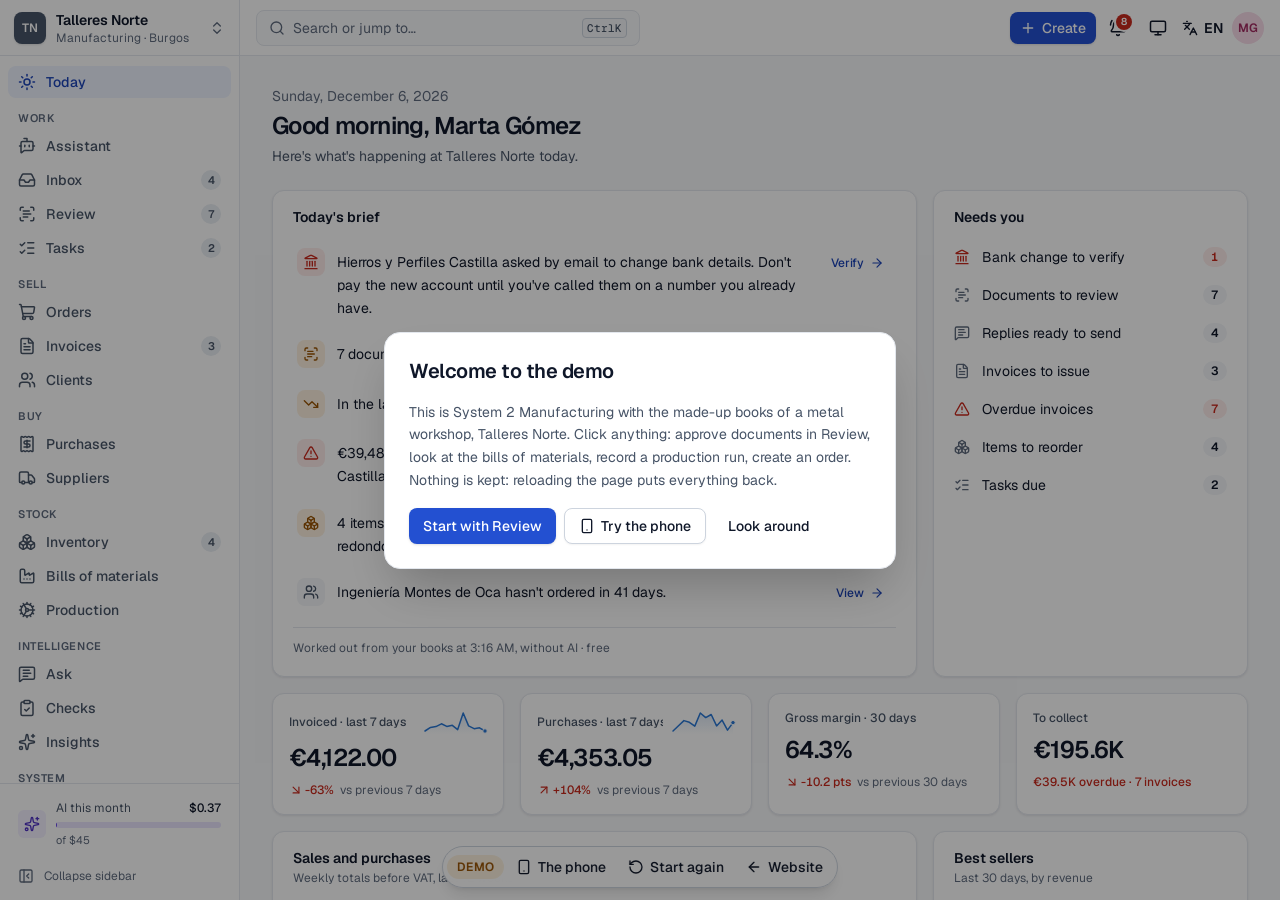
==== app.html @ 13e62e17 "Website demo of System 2 Manufacturing The page about the program (Spanish and English) and the demo" ====
<!doctype html>
<html lang="es">
  <head>
    <meta charset="UTF-8" />
    <meta name="viewport" content="width=device-width, initial-scale=1.0, viewport-fit=cover" />
    <meta name="robots" content="noindex" />
    <meta name="description" content="Demo de System 2 Manufacturing con datos de ejemplo: la oficina de un taller que lee facturas, lleva el stock, los costes y la producción." />
    <link rel="icon" type="image/svg+xml" href="./favicon.svg" />
    <meta name="theme-color" content="#f6f7f9" media="(prefers-color-scheme: light)" />
    <meta name="theme-color" content="#0b0d12" media="(prefers-color-scheme: dark)" />
    <title>System 2 Manufacturing · Demo</title>
    <style>
      html { background: #f6f7f9; color-scheme: light; }
      html.dark { background: #0b0d12; color-scheme: dark; }
      .s2-boot { display: flex; min-height: 100dvh; flex-direction: column; gap: 1rem; align-items: center; justify-content: center; font: 15px system-ui, sans-serif; color: #475467; }
      html.dark .s2-boot { color: #9aa4b2; }
      .s2-boot svg { animation: s2-pulse 1.4s ease-in-out infinite; }
      @keyframes s2-pulse { 50% { opacity: 0.55 } }
      @media (prefers-reduced-motion: reduce) { .s2-boot svg { animation: none } }
    </style>
    <script>
      // The saved theme and language before the first paint (the app keeps them in this browser).
      (function () {
        try {
          var saved = JSON.parse(localStorage.getItem("s2:ui") || "{}").state || {};
          var theme = saved.theme || "system";
          var dark = theme === "dark" || (theme === "system" && window.matchMedia("(prefers-color-scheme: dark)").matches);
          document.documentElement.classList.toggle("dark", dark);
          var lang = saved.language || (navigator.language && navigator.language.toLowerCase().indexOf("es") === 0 ? "es" : "en");
          document.documentElement.lang = lang;
          if (lang === "en") document.addEventListener("DOMContentLoaded", function () {
            var text = document.getElementById("s2-boot-text");
            if (text) text.textContent = "Preparing the demo…";
          });
        } catch (_) {}
      })();
    </script>
    <script type="module" crossorigin src="./assets/app-DAF3ecTP.js"></script>
    <link rel="modulepreload" crossorigin href="./assets/demo-CkBTS_yf.js">
    <link rel="modulepreload" crossorigin href="./assets/use-format-eQDYdCDF.js">
    <link rel="stylesheet" crossorigin href="./assets/demo-B40Xj7vJ.css">
    <link rel="stylesheet" crossorigin href="./assets/use-format-D8K2R-wk.css">
  </head>
  <body>
    <div id="root">
      <div class="s2-boot" role="status">
        <svg viewBox="0 0 32 32" width="44" height="44" aria-hidden="true">
          <rect width="32" height="32" rx="8" fill="#2350d1" />
          <path d="M9 11.5c0-2 1.7-3.5 4.2-3.5 2.6 0 4.3 1.5 4.3 3.6 0 1.6-.9 2.7-2.6 4L11.6 18.6H18v2.9H9v-2.4l5.1-4.3c1-.9 1.4-1.4 1.4-2.1 0-.8-.7-1.4-1.8-1.4-1.2 0-1.9.7-1.9 1.8H9Z" fill="#fff" />
          <rect x="20" y="18.6" width="3.5" height="2.9" rx="1" fill="#9db4ff" />
        </svg>
        <span id="s2-boot-text">Preparando la demo…</span>
      </div>
    </div>
  </body>
</html>
---- assets/demo-B40Xj7vJ.css ----
@font-face{font-family:Geist Variable;font-style:normal;font-display:swap;font-weight:100 900;src:url(./geist-cyrillic-ext-wght-normal-DjL33-gN.woff2) format("woff2-variations");unicode-range:U+0460-052F,U+1C80-1C8A,U+20B4,U+2DE0-2DFF,U+A640-A69F,U+FE2E-FE2F}@font-face{font-family:Geist Variable;font-style:normal;font-display:swap;font-weight:100 900;src:url(./geist-cyrillic-wght-normal-BEAKL7Jp.woff2) format("woff2-variations");unicode-range:U+0301,U+0400-045F,U+0490-0491,U+04B0-04B1,U+2116}@font-face{font-family:Geist Variable;font-style:normal;font-display:swap;font-weight:100 900;src:url(./geist-vietnamese-wght-normal-6IgcOCM7.woff2) format("woff2-variations");unicode-range:U+0102-0103,U+0110-0111,U+0128-0129,U+0168-0169,U+01A0-01A1,U+01AF-01B0,U+0300-0301,U+0303-0304,U+0308-0309,U+0323,U+0329,U+1EA0-1EF9,U+20AB}@font-face{font-family:Geist Variable;font-style:normal;font-display:swap;font-weight:100 900;src:url(./geist-latin-ext-wght-normal-DC-KSUi6.woff2) format("woff2-variations");unicode-range:U+0100-02BA,U+02BD-02C5,U+02C7-02CC,U+02CE-02D7,U+02DD-02FF,U+0304,U+0308,U+0329,U+1D00-1DBF,U+1E00-1E9F,U+1EF2-1EFF,U+2020,U+20A0-20AB,U+20AD-20C0,U+2113,U+2C60-2C7F,U+A720-A7FF}@font-face{font-family:Geist Variable;font-style:normal;font-display:swap;font-weight:100 900;src:url(./geist-latin-wght-normal-BgDaEnEv.woff2) format("woff2-variations");unicode-range:U+0000-00FF,U+0131,U+0152-0153,U+02BB-02BC,U+02C6,U+02DA,U+02DC,U+0304,U+0308,U+0329,U+2000-206F,U+20AC,U+2122,U+2191,U+2193,U+2212,U+2215,U+FEFF,U+FFFD}@layer properties{@supports (((-webkit-hyphens:none)) and (not (margin-trim:inline))) or ((-moz-orient:inline) and (not (color:rgb(from red r g b)))){*,:before,:after,::backdrop{--tw-border-spacing-x:0;--tw-border-spacing-y:0;--tw-translate-x:0;--tw-translate-y:0;--tw-translate-z:0;--tw-rotate-x:initial;--tw-rotate-y:initial;--tw-rotate-z:initial;--tw-skew-x:initial;--tw-skew-y:initial;--tw-space-y-reverse:0;--tw-divide-y-reverse:0;--tw-border-style:solid;--tw-leading:initial;--tw-font-weight:initial;--tw-tracking:initial;--tw-ordinal:initial;--tw-slashed-zero:initial;--tw-numeric-figure:initial;--tw-numeric-spacing:initial;--tw-numeric-fraction:initial;--tw-shadow:0 0 #0000;--tw-shadow-color:initial;--tw-shadow-alpha:100%;--tw-inset-shadow:0 0 #0000;--tw-inset-shadow-color:initial;--tw-inset-shadow-alpha:100%;--tw-ring-color:initial;--tw-ring-shadow:0 0 #0000;--tw-inset-ring-color:initial;--tw-inset-ring-shadow:0 0 #0000;--tw-ring-inset:initial;--tw-ring-offset-width:0px;--tw-ring-offset-color:#fff;--tw-ring-offset-shadow:0 0 #0000;--tw-outline-style:solid;--tw-blur:initial;--tw-brightness:initial;--tw-contrast:initial;--tw-grayscale:initial;--tw-hue-rotate:initial;--tw-invert:initial;--tw-opacity:initial;--tw-saturate:initial;--tw-sepia:initial;--tw-drop-shadow:initial;--tw-drop-shadow-color:initial;--tw-drop-shadow-alpha:100%;--tw-drop-shadow-size:initial;--tw-backdrop-blur:initial;--tw-backdrop-brightness:initial;--tw-backdrop-contrast:initial;--tw-backdrop-grayscale:initial;--tw-backdrop-hue-rotate:initial;--tw-backdrop-invert:initial;--tw-backdrop-opacity:initial;--tw-backdrop-saturate:initial;--tw-backdrop-sepia:initial;--tw-duration:initial;--tw-ease:initial;--tw-content:""}}}@layer theme{:root,:host{--font-sans:"Geist Variable", ui-sans-serif, system-ui, -apple-system, "Segoe UI", sans-serif;--font-mono:"Geist Mono Variable", ui-monospace, SFMono-Regular, Menlo, Consolas, monospace;--color-neutral-900:oklch(20.5% 0 none);--color-black:#000;--color-white:#fff;--spacing:.25rem;--container-xs:20rem;--container-sm:24rem;--container-md:28rem;--container-lg:32rem;--container-xl:36rem;--container-2xl:42rem;--container-3xl:48rem;--container-4xl:56rem;--container-5xl:64rem;--container-6xl:72rem;--text-xs:.75rem;--text-xs--line-height:calc(1 / .75);--text-sm:.875rem;--text-sm--line-height:calc(1.25 / .875);--text-base:1rem;--text-base--line-height: 1.5 ;--text-lg:1.125rem;--text-lg--line-height:calc(1.75 / 1.125);--text-xl:1.25rem;--text-xl--line-height:calc(1.75 / 1.25);--text-2xl:1.5rem;--text-2xl--line-height:calc(2 / 1.5);--text-3xl:1.875rem;--text-3xl--line-height: 1.2 ;--text-4xl:2.25rem;--text-4xl--line-height:calc(2.5 / 2.25);--text-5xl:3rem;--text-5xl--line-height:1;--font-weight-normal:400;--font-weight-medium:500;--font-weight-semibold:600;--font-weight-bold:700;--font-weight-black:900;--tracking-tight:-.025em;--tracking-wide:.025em;--tracking-wider:.05em;--leading-tight:1.25;--leading-snug:1.375;--leading-relaxed:1.625;--radius-md:.375rem;--radius-lg:.5rem;--radius-xl:.75rem;--radius-2xl:1rem;--radius-3xl:1.5rem;--ease-out:cubic-bezier(0, 0, .2, 1);--ease-in-out:cubic-bezier(.4, 0, .2, 1);--animate-spin:spin 1s linear infinite;--animate-pulse:pulse 2s cubic-bezier(.4, 0, .6, 1) infinite;--blur-sm:8px;--blur-3xl:64px;--default-transition-duration:.15s;--default-transition-timing-function:cubic-bezier(.4, 0, .2, 1);--default-font-family:var(--font-sans);--default-mono-font-family:var(--font-mono);--text-2xs:.6875rem;--text-2xs--line-height:1rem;--animate-fade-in:fade-in .14s ease-out;--animate-pop-in:pop-in .16s cubic-bezier(.16, 1, .3, 1);--animate-slide-in-right:slide-in-right .24s cubic-bezier(.16, 1, .3, 1);--animate-slide-in-left:slide-in-left .24s cubic-bezier(.16, 1, .3, 1)}}@layer base{*,:after,:before,::backdrop{box-sizing:border-box;border:0 solid;margin:0;padding:0}::file-selector-button{box-sizing:border-box;border:0 solid;margin:0;padding:0}html,:host{-webkit-text-size-adjust:100%;tab-size:4;line-height:1.5;font-family:var(--default-font-family,-apple-system, BlinkMacSystemFont, "Segoe UI", Roboto, "Helvetica Neue", "Noto Sans", Arial, sans-serif, "Apple Color Emoji", "Segoe UI Emoji", "Segoe UI Symbol", "Noto Color Emoji");font-feature-settings:var(--default-font-feature-settings,normal);font-variation-settings:var(--default-font-variation-settings,normal);-webkit-tap-highlight-color:transparent}hr{height:0;color:inherit;border-top-width:1px}abbr:where([title]){-webkit-text-decoration:underline dotted;text-decoration:underline dotted}h1,h2,h3,h4,h5,h6{font-size:inherit;font-weight:inherit}a{color:inherit;-webkit-text-decoration:inherit;text-decoration:inherit}b,strong{font-weight:bolder}code,kbd,samp,pre{font-family:var(--default-mono-font-family,ui-monospace, SFMono-Regular, Menlo, Monaco, Consolas, "Liberation Mono", "Courier New", monospace);font-feature-settings:var(--default-mono-font-feature-settings,normal);font-variation-settings:var(--default-mono-font-variation-settings,normal);font-size:1em}small{font-size:80%}sub,sup{vertical-align:baseline;font-size:75%;line-height:0;position:relative}sub{bottom:-.25em}sup{top:-.5em}table{text-indent:0;border-color:inherit;border-collapse:collapse}:-moz-focusring:where(:not(iframe)){outline:auto}progress{vertical-align:baseline}summary{display:list-item}ol,ul,menu{list-style:none}img,svg,video,canvas,audio,iframe,embed,object{vertical-align:middle;display:block}img,video{max-width:100%;height:auto}button,input,select,optgroup,textarea{font:inherit;font-feature-settings:inherit;font-variation-settings:inherit;letter-spacing:inherit;color:inherit;opacity:1;background-color:#0000;border-radius:0}::file-selector-button{font:inherit;font-feature-settings:inherit;font-variation-settings:inherit;letter-spacing:inherit;color:inherit;opacity:1;background-color:#0000;border-radius:0}:where(select:is([multiple],[size])) optgroup{font-weight:bolder}:where(select:is([multiple],[size])) optgroup option{padding-inline-start:20px}::file-selector-button{margin-inline-end:4px}::placeholder{opacity:1}@supports (not ((-webkit-appearance:-apple-pay-button))) or (contain-intrinsic-size:1px){::placeholder{color:currentColor}@supports (color:color-mix(in lab,red,red)){::placeholder{color:color-mix(in oklab,currentcolor 50%,transparent)}}}textarea{resize:vertical}::-webkit-search-decoration{-webkit-appearance:none}::-webkit-date-and-time-value{min-height:1lh;text-align:inherit}::-webkit-datetime-edit{display:inline-flex}::-webkit-datetime-edit-fields-wrapper{padding:0}::-webkit-datetime-edit{padding-block:0}::-webkit-datetime-edit-year-field{padding-block:0}::-webkit-datetime-edit-month-field{padding-block:0}::-webkit-datetime-edit-day-field{padding-block:0}::-webkit-datetime-edit-hour-field{padding-block:0}::-webkit-datetime-edit-minute-field{padding-block:0}::-webkit-datetime-edit-second-field{padding-block:0}::-webkit-datetime-edit-millisecond-field{padding-block:0}::-webkit-datetime-edit-meridiem-field{padding-block:0}::-webkit-calendar-picker-indicator{line-height:1}:-moz-ui-invalid{box-shadow:none}button,input:where([type=button],[type=reset],[type=submit]){appearance:button}::file-selector-button{appearance:button}::-webkit-inner-spin-button{height:auto}::-webkit-outer-spin-button{height:auto}[hidden]:where(:not([hidden=until-found])){display:none!important}*,:after,:before,::backdrop{border-color:var(--border)}::file-selector-button{border-color:var(--border)}html{-webkit-font-smoothing:antialiased;-moz-osx-font-smoothing:grayscale;text-rendering:optimizelegibility;-webkit-tap-highlight-color:transparent}body{background:var(--background);color:var(--foreground);font-family:var(--font-sans);font-size:.875rem;line-height:1.25rem}:focus-visible{outline:2px solid var(--ring);outline-offset:2px}::selection{background:var(--primary)}@supports (color:color-mix(in lab,red,red)){::selection{background:color-mix(in oklab,var(--primary) 24%,transparent)}}[hidden]{display:none!important}button:not(:disabled),[role=button]:not([aria-disabled=true]){cursor:pointer}@media(prefers-reduced-motion:reduce){*,:before,:after{scroll-behavior:auto!important;transition-duration:.01ms!important;animation-duration:.01ms!important;animation-iteration-count:1!important}}}@layer components;@layer utilities{.pointer-events-none{pointer-events:none}.collapse{visibility:collapse}.visible{visibility:visible}.sr-only{clip-path:inset(50%);white-space:nowrap;border-width:0;width:1px;height:1px;margin:-1px;padding:0;position:absolute;overflow:hidden}.absolute{position:absolute}.fixed{position:fixed}.relative{position:relative}.static{position:static}.sticky{position:sticky}.inset-0{inset:0}.inset-x-0{inset-inline:0}.-inset-y-0\.5{inset-block:calc(var(--spacing) * -.5)}.inset-y-0{inset-block:0}.-top-40{top:calc(var(--spacing) * -40)}.top-0{top:0}.top-1{top:var(--spacing)}.top-1\.5{top:calc(var(--spacing) * 1.5)}.top-1\/2{top:50%}.top-3\.5{top:calc(var(--spacing) * 3.5)}.top-\[12vh\]{top:12vh}.top-\[calc\(0\.75rem\+env\(safe-area-inset-top\)\)\]{top:calc(.75rem + env(safe-area-inset-top))}.-right-1{right:calc(var(--spacing) * -1)}.-right-8{right:calc(var(--spacing) * -8)}.-right-24{right:calc(var(--spacing) * -24)}.right-0{right:0}.right-1{right:var(--spacing)}.right-1\.5{right:calc(var(--spacing) * 1.5)}.right-2{right:calc(var(--spacing) * 2)}.right-2\.5{right:calc(var(--spacing) * 2.5)}.right-3{right:calc(var(--spacing) * 3)}.right-3\.5{right:calc(var(--spacing) * 3.5)}.-bottom-1{bottom:calc(var(--spacing) * -1)}.-bottom-2{bottom:calc(var(--spacing) * -2)}.-bottom-10{bottom:calc(var(--spacing) * -10)}.-bottom-24{bottom:calc(var(--spacing) * -24)}.bottom-1{bottom:var(--spacing)}.bottom-3{bottom:calc(var(--spacing) * 3)}.bottom-4{bottom:calc(var(--spacing) * 4)}.bottom-40{bottom:calc(var(--spacing) * 40)}.-left-4{left:calc(var(--spacing) * -4)}.-left-\[21px\]{left:-21px}.left-0{left:0}.left-1{left:var(--spacing)}.left-1\/2{left:50%}.left-2\.5{left:calc(var(--spacing) * 2.5)}.left-3{left:calc(var(--spacing) * 3)}.-z-10{z-index:-10}.z-10{z-index:10}.z-30{z-index:30}.z-40{z-index:40}.z-50{z-index:50}.z-\[1\]{z-index:1}.z-\[60\]{z-index:60}.z-\[70\]{z-index:70}.z-\[80\]{z-index:80}.z-\[100\]{z-index:100}.z-\[200\]{z-index:200}.order-1{order:1}.order-2{order:2}.col-span-2{grid-column:span 2/span 2}.col-span-3{grid-column:span 3/span 3}.m-auto{margin:auto}.-mx-4{margin-inline:calc(var(--spacing) * -4)}.mx-3{margin-inline:calc(var(--spacing) * 3)}.mx-auto{margin-inline:auto}.my-1{margin-block:var(--spacing)}.my-2{margin-block:calc(var(--spacing) * 2)}.my-auto{margin-block:auto}.-mt-0\.5{margin-top:calc(var(--spacing) * -.5)}.mt-0\.5{margin-top:calc(var(--spacing) * .5)}.mt-1{margin-top:var(--spacing)}.mt-1\.5{margin-top:calc(var(--spacing) * 1.5)}.mt-2{margin-top:calc(var(--spacing) * 2)}.mt-2\.5{margin-top:calc(var(--spacing) * 2.5)}.mt-3{margin-top:calc(var(--spacing) * 3)}.mt-4{margin-top:calc(var(--spacing) * 4)}.mt-5{margin-top:calc(var(--spacing) * 5)}.mt-6{margin-top:calc(var(--spacing) * 6)}.mt-8{margin-top:calc(var(--spacing) * 8)}.mt-10{margin-top:calc(var(--spacing) * 10)}.mt-12{margin-top:calc(var(--spacing) * 12)}.mt-auto{margin-top:auto}.mt-px{margin-top:1px}.mr-auto{margin-right:auto}.-mb-px{margin-bottom:-1px}.mb-0\.5{margin-bottom:calc(var(--spacing) * .5)}.mb-1{margin-bottom:var(--spacing)}.mb-1\.5{margin-bottom:calc(var(--spacing) * 1.5)}.mb-2{margin-bottom:calc(var(--spacing) * 2)}.mb-2\.5{margin-bottom:calc(var(--spacing) * 2.5)}.mb-3{margin-bottom:calc(var(--spacing) * 3)}.mb-4{margin-bottom:calc(var(--spacing) * 4)}.mb-5{margin-bottom:calc(var(--spacing) * 5)}.mb-6{margin-bottom:calc(var(--spacing) * 6)}.mb-8{margin-bottom:calc(var(--spacing) * 8)}.ml-1{margin-left:var(--spacing)}.ml-2{margin-left:calc(var(--spacing) * 2)}.ml-auto{margin-left:auto}.scrollbar-none::-webkit-scrollbar{display:none}.line-clamp-1{-webkit-line-clamp:1;-webkit-box-orient:vertical;display:-webkit-box;overflow:hidden}.line-clamp-2{-webkit-line-clamp:2;-webkit-box-orient:vertical;display:-webkit-box;overflow:hidden}.block{display:block}.contents{display:contents}.flex{display:flex}.grid{display:grid}.hidden{display:none}.inline-block{display:inline-block}.inline-flex{display:inline-flex}.table{display:table}.\[field-sizing\:content\]{field-sizing:content}.aspect-\[1\/1\.414\]{aspect-ratio:1/1.414}.aspect-\[3\/4\]{aspect-ratio:3/4}.size-1{width:var(--spacing);height:var(--spacing)}.size-1\.5{width:calc(var(--spacing) * 1.5);height:calc(var(--spacing) * 1.5)}.size-2{width:calc(var(--spacing) * 2);height:calc(var(--spacing) * 2)}.size-2\.5{width:calc(var(--spacing) * 2.5);height:calc(var(--spacing) * 2.5)}.size-3{width:calc(var(--spacing) * 3);height:calc(var(--spacing) * 3)}.size-3\.5{width:calc(var(--spacing) * 3.5);height:calc(var(--spacing) * 3.5)}.size-4{width:calc(var(--spacing) * 4);height:calc(var(--spacing) * 4)}.size-5{width:calc(var(--spacing) * 5);height:calc(var(--spacing) * 5)}.size-6{width:calc(var(--spacing) * 6);height:calc(var(--spacing) * 6)}.size-7{width:calc(var(--spacing) * 7);height:calc(var(--spacing) * 7)}.size-8{width:calc(var(--spacing) * 8);height:calc(var(--spacing) * 8)}.size-9{width:calc(var(--spacing) * 9);height:calc(var(--spacing) * 9)}.size-10{width:calc(var(--spacing) * 10);height:calc(var(--spacing) * 10)}.size-11{width:calc(var(--spacing) * 11);height:calc(var(--spacing) * 11)}.size-12{width:calc(var(--spacing) * 12);height:calc(var(--spacing) * 12)}.size-16{width:calc(var(--spacing) * 16);height:calc(var(--spacing) * 16)}.size-40{width:calc(var(--spacing) * 40);height:calc(var(--spacing) * 40)}.size-56{width:calc(var(--spacing) * 56);height:calc(var(--spacing) * 56)}.size-96{width:calc(var(--spacing) * 96);height:calc(var(--spacing) * 96)}.size-\[18px\]{width:18px;height:18px}.size-full{width:100%;height:100%}.h-0\.5{height:calc(var(--spacing) * .5)}.h-1\.5{height:calc(var(--spacing) * 1.5)}.h-2{height:calc(var(--spacing) * 2)}.h-3{height:calc(var(--spacing) * 3)}.h-3\.5{height:calc(var(--spacing) * 3.5)}.h-4{height:calc(var(--spacing) * 4)}.h-5{height:calc(var(--spacing) * 5)}.h-6{height:calc(var(--spacing) * 6)}.h-7{height:calc(var(--spacing) * 7)}.h-8{height:calc(var(--spacing) * 8)}.h-9{height:calc(var(--spacing) * 9)}.h-10{height:calc(var(--spacing) * 10)}.h-11{height:calc(var(--spacing) * 11)}.h-12{height:calc(var(--spacing) * 12)}.h-14{height:calc(var(--spacing) * 14)}.h-16{height:calc(var(--spacing) * 16)}.h-20{height:calc(var(--spacing) * 20)}.h-24{height:calc(var(--spacing) * 24)}.h-28{height:calc(var(--spacing) * 28)}.h-32{height:calc(var(--spacing) * 32)}.h-36{height:calc(var(--spacing) * 36)}.h-40{height:calc(var(--spacing) * 40)}.h-44{height:calc(var(--spacing) * 44)}.h-48{height:calc(var(--spacing) * 48)}.h-56{height:calc(var(--spacing) * 56)}.h-60{height:calc(var(--spacing) * 60)}.h-64{height:calc(var(--spacing) * 64)}.h-72{height:calc(var(--spacing) * 72)}.h-80{height:calc(var(--spacing) * 80)}.h-96{height:calc(var(--spacing) * 96)}.h-\[34rem\]{height:34rem}.h-\[70\%\]{height:70%}.h-\[560px\]{height:560px}.h-\[640px\]{height:640px}.h-auto{height:auto}.h-dvh{height:100dvh}.h-full{height:100%}.h-px{height:1px}.max-h-40{max-height:calc(var(--spacing) * 40)}.max-h-64{max-height:calc(var(--spacing) * 64)}.max-h-96{max-height:calc(var(--spacing) * 96)}.max-h-\[calc\(100dvh-2rem\)\]{max-height:calc(100dvh - 2rem)}.max-h-\[min\(22rem\,var\(--radix-select-content-available-height\)\)\]{max-height:min(22rem,var(--radix-select-content-available-height))}.max-h-\[min\(60vh\,30rem\)\]{max-height:min(60vh,30rem)}.min-h-0{min-height:0}.min-h-9{min-height:calc(var(--spacing) * 9)}.min-h-20{min-height:calc(var(--spacing) * 20)}.min-h-\[24rem\]{min-height:24rem}.min-h-\[60vh\]{min-height:60vh}.min-h-\[70vh\]{min-height:70vh}.min-h-dvh{min-height:100dvh}.w-1\/3{width:33.3333%}.w-2\/3{width:66.6667%}.w-3{width:calc(var(--spacing) * 3)}.w-3\/4{width:75%}.w-4{width:calc(var(--spacing) * 4)}.w-5\/6{width:83.3333%}.w-6{width:calc(var(--spacing) * 6)}.w-8{width:calc(var(--spacing) * 8)}.w-9{width:calc(var(--spacing) * 9)}.w-11{width:calc(var(--spacing) * 11)}.w-12{width:calc(var(--spacing) * 12)}.w-14{width:calc(var(--spacing) * 14)}.w-16{width:calc(var(--spacing) * 16)}.w-20{width:calc(var(--spacing) * 20)}.w-24{width:calc(var(--spacing) * 24)}.w-28{width:calc(var(--spacing) * 28)}.w-32{width:calc(var(--spacing) * 32)}.w-40{width:calc(var(--spacing) * 40)}.w-44{width:calc(var(--spacing) * 44)}.w-56{width:calc(var(--spacing) * 56)}.w-60{width:calc(var(--spacing) * 60)}.w-64{width:calc(var(--spacing) * 64)}.w-72{width:calc(var(--spacing) * 72)}.w-80{width:calc(var(--spacing) * 80)}.w-\[64rem\]{width:64rem}.w-\[68px\]{width:68px}.w-\[300px\]{width:300px}.w-\[320px\]{width:320px}.w-\[340px\]{width:340px}.w-\[440px\]{width:440px}.w-\[560px\]{width:560px}.w-\[595px\]{width:595px}.w-\[calc\(100vw-2rem\)\]{width:calc(100vw - 2rem)}.w-\[max\(var\(--radix-popover-trigger-width\)\,18rem\)\]{width:max(var(--radix-popover-trigger-width),18rem)}.w-\[min\(92vw\,24rem\)\]{width:min(92vw,24rem)}.w-\[min\(100vw\,26rem\)\]{width:min(100vw,26rem)}.w-fit{width:fit-content}.w-full{width:100%}.w-px{width:1px}.max-w-0{max-width:0}.max-w-2xl{max-width:var(--container-2xl)}.max-w-3xl{max-width:var(--container-3xl)}.max-w-4xl{max-width:var(--container-4xl)}.max-w-5xl{max-width:var(--container-5xl)}.max-w-6xl{max-width:var(--container-6xl)}.max-w-40{max-width:calc(var(--spacing) * 40)}.max-w-56{max-width:calc(var(--spacing) * 56)}.max-w-\[9rem\]{max-width:9rem}.max-w-\[10rem\]{max-width:10rem}.max-w-\[11rem\]{max-width:11rem}.max-w-\[12rem\]{max-width:12rem}.max-w-\[14rem\]{max-width:14rem}.max-w-\[16rem\]{max-width:16rem}.max-w-\[20rem\]{max-width:20rem}.max-w-\[55\%\]{max-width:55%}.max-w-\[58\%\]{max-width:58%}.max-w-\[60\%\]{max-width:60%}.max-w-\[85\%\]{max-width:85%}.max-w-\[1400px\]{max-width:1400px}.max-w-full{max-width:100%}.max-w-lg{max-width:var(--container-lg)}.max-w-md{max-width:var(--container-md)}.max-w-none{max-width:none}.max-w-sm{max-width:var(--container-sm)}.max-w-xl{max-width:var(--container-xl)}.max-w-xs{max-width:var(--container-xs)}.min-w-0{min-width:0}.min-w-4{min-width:calc(var(--spacing) * 4)}.min-w-5{min-width:calc(var(--spacing) * 5)}.min-w-6{min-width:calc(var(--spacing) * 6)}.min-w-36{min-width:calc(var(--spacing) * 36)}.min-w-40{min-width:calc(var(--spacing) * 40)}.min-w-48{min-width:calc(var(--spacing) * 48)}.min-w-\[44\%\]{min-width:44%}.min-w-\[46\%\]{min-width:46%}.min-w-\[560px\]{min-width:560px}.min-w-\[1060px\]{min-width:1060px}.min-w-\[var\(--radix-select-trigger-width\)\]{min-width:var(--radix-select-trigger-width)}.flex-1{flex:1}.shrink-0{flex-shrink:0}.border-collapse{border-collapse:collapse}.border-separate{border-collapse:separate}.border-spacing-0{--tw-border-spacing-x:0px;--tw-border-spacing-y:0px;border-spacing:var(--tw-border-spacing-x) var(--tw-border-spacing-y)}.origin-top{transform-origin:top}.-translate-x-1\/2{--tw-translate-x: -50% ;translate:var(--tw-translate-x) var(--tw-translate-y)}.translate-x-0\.5{--tw-translate-x:calc(var(--spacing) * .5);translate:var(--tw-translate-x) var(--tw-translate-y)}.-translate-y-1\/2{--tw-translate-y: -50% ;translate:var(--tw-translate-x) var(--tw-translate-y)}.translate-y-0{--tw-translate-y:0px;translate:var(--tw-translate-x) var(--tw-translate-y)}.\[rotate\:-30deg\]{rotate:-30deg}.rotate-90{rotate:90deg}.transform{transform:var(--tw-rotate-x,) var(--tw-rotate-y,) var(--tw-rotate-z,) var(--tw-skew-x,) var(--tw-skew-y,)}.animate-fade-in{animation:var(--animate-fade-in)}.animate-pop-in{animation:var(--animate-pop-in)}.animate-pulse{animation:var(--animate-pulse)}.animate-slide-in-left{animation:var(--animate-slide-in-left)}.animate-slide-in-right{animation:var(--animate-slide-in-right)}.animate-spin{animation:var(--animate-spin)}.cursor-not-allowed{cursor:not-allowed}.cursor-pointer{cursor:pointer}.resize-none{resize:none}.scroll-mt-20{scroll-margin-top:calc(var(--spacing) * 20)}.scrollbar-thin{scrollbar-width:thin;scrollbar-color:var(--border-strong) transparent}.scrollbar-none{scrollbar-width:none}.scrollbar-thin{scrollbar-width:thin}.list-decimal{list-style-type:decimal}.list-disc{list-style-type:disc}.grid-cols-2{grid-template-columns:repeat(2,minmax(0,1fr))}.grid-cols-3{grid-template-columns:repeat(3,minmax(0,1fr))}.grid-cols-5{grid-template-columns:repeat(5,minmax(0,1fr))}.grid-cols-\[minmax\(0\,1fr\)\]{grid-template-columns:minmax(0,1fr)}.grid-cols-\[minmax\(0\,1fr\)_5rem\]{grid-template-columns:minmax(0,1fr) 5rem}.grid-cols-\[minmax\(0\,1fr\)_6rem\]{grid-template-columns:minmax(0,1fr) 6rem}.grid-cols-\[minmax\(0\,1fr\)_6rem_2rem\]{grid-template-columns:minmax(0,1fr) 6rem 2rem}.grid-cols-\[minmax\(0\,1fr\)_6rem_auto_2rem\]{grid-template-columns:minmax(0,1fr) 6rem auto 2rem}.grid-cols-\[minmax\(0\,1fr\)_auto\]{grid-template-columns:minmax(0,1fr) auto}.grid-cols-\[minmax\(0\,1fr\)_minmax\(0\,1\.25fr\)_5rem\]{grid-template-columns:minmax(0,1fr) minmax(0,1.25fr) 5rem}.grid-cols-\[minmax\(6rem\,auto\)_1fr\]{grid-template-columns:minmax(6rem,auto) 1fr}.grid-cols-\[minmax\(7rem\,auto\)_1fr\]{grid-template-columns:minmax(7rem,auto) 1fr}.grid-cols-\[repeat\(5\,minmax\(0\,1fr\)\)\]{grid-template-columns:repeat(5,minmax(0,1fr))}.flex-col{flex-direction:column}.flex-col-reverse{flex-direction:column-reverse}.flex-row-reverse{flex-direction:row-reverse}.flex-wrap{flex-wrap:wrap}.place-content-center{place-content:center}.place-items-center{place-items:center}.content-start{align-content:flex-start}.items-baseline{align-items:baseline}.items-center{align-items:center}.items-end{align-items:flex-end}.items-start{align-items:flex-start}.justify-between{justify-content:space-between}.justify-center{justify-content:center}.justify-end{justify-content:flex-end}.justify-start{justify-content:flex-start}.justify-items-center{justify-items:center}.gap-0{gap:0}.gap-0\.5{gap:calc(var(--spacing) * .5)}.gap-1{gap:var(--spacing)}.gap-1\.5{gap:calc(var(--spacing) * 1.5)}.gap-2{gap:calc(var(--spacing) * 2)}.gap-2\.5{gap:calc(var(--spacing) * 2.5)}.gap-3{gap:calc(var(--spacing) * 3)}.gap-4{gap:calc(var(--spacing) * 4)}.gap-5{gap:calc(var(--spacing) * 5)}.gap-6{gap:calc(var(--spacing) * 6)}.gap-8{gap:calc(var(--spacing) * 8)}.gap-10{gap:calc(var(--spacing) * 10)}.gap-12{gap:calc(var(--spacing) * 12)}:where(.space-y-1>:not(:last-child)){--tw-space-y-reverse:0;margin-block-start:calc(var(--spacing) * var(--tw-space-y-reverse));margin-block-end:calc(var(--spacing) * calc(1 - var(--tw-space-y-reverse)))}.gap-x-1\.5{column-gap:calc(var(--spacing) * 1.5)}.gap-x-2{column-gap:calc(var(--spacing) * 2)}.gap-x-3{column-gap:calc(var(--spacing) * 3)}.gap-x-4{column-gap:calc(var(--spacing) * 4)}.gap-x-6{column-gap:calc(var(--spacing) * 6)}.gap-y-0\.5{row-gap:calc(var(--spacing) * .5)}.gap-y-1{row-gap:var(--spacing)}.gap-y-2{row-gap:calc(var(--spacing) * 2)}.gap-y-2\.5{row-gap:calc(var(--spacing) * 2.5)}.gap-y-5{row-gap:calc(var(--spacing) * 5)}:where(.divide-y>:not(:last-child)){--tw-divide-y-reverse:0;border-bottom-style:var(--tw-border-style);border-top-style:var(--tw-border-style);border-top-width:calc(1px * var(--tw-divide-y-reverse));border-bottom-width:calc(1px * calc(1 - var(--tw-divide-y-reverse)))}:where(.divide-border>:not(:last-child)){border-color:var(--border)}.self-start{align-self:flex-start}.justify-self-center{justify-self:center}.justify-self-end{justify-self:flex-end}.justify-self-start{justify-self:flex-start}.truncate{text-overflow:ellipsis;white-space:nowrap;overflow:hidden}.overflow-auto{overflow:auto}.overflow-hidden{overflow:hidden}.overflow-visible{overflow:visible}.overflow-x-auto{overflow-x:auto}.overflow-y-auto{overflow-y:auto}.\!rounded-md{border-radius:var(--radius-md)!important}.\!rounded-xl{border-radius:var(--radius-xl)!important}.rounded{border-radius:.25rem}.rounded-2xl{border-radius:var(--radius-2xl)}.rounded-\[1\.6rem\]{border-radius:1.6rem}.rounded-\[2\.2rem\]{border-radius:2.2rem}.rounded-\[3px\]{border-radius:3px}.rounded-\[5px\]{border-radius:5px}.rounded-full{border-radius:3.40282e38px}.rounded-lg{border-radius:var(--radius-lg)}.rounded-md{border-radius:var(--radius-md)}.rounded-xl{border-radius:var(--radius-xl)}.rounded-br-md{border-bottom-right-radius:var(--radius-md)}.rounded-bl-md{border-bottom-left-radius:var(--radius-md)}.border{border-style:var(--tw-border-style);border-width:1px}.border-2{border-style:var(--tw-border-style);border-width:2px}.border-\[6px\]{border-style:var(--tw-border-style);border-width:6px}.border-\[10px\]{border-style:var(--tw-border-style);border-width:10px}.border-y{border-block-style:var(--tw-border-style);border-block-width:1px}.border-t{border-top-style:var(--tw-border-style);border-top-width:1px}.border-r{border-right-style:var(--tw-border-style);border-right-width:1px}.border-r-0{border-right-style:var(--tw-border-style);border-right-width:0}.border-b{border-bottom-style:var(--tw-border-style);border-bottom-width:1px}.border-b-2{border-bottom-style:var(--tw-border-style);border-bottom-width:2px}.border-l{border-left-style:var(--tw-border-style);border-left-width:1px}.border-dashed{--tw-border-style:dashed;border-style:dashed}.\!border-border{border-color:var(--border)!important}.border-ai\/20{border-color:var(--ai)}@supports (color:color-mix(in lab,red,red)){.border-ai\/20{border-color:color-mix(in oklab,var(--ai) 20%,transparent)}}.border-ai\/25{border-color:var(--ai)}@supports (color:color-mix(in lab,red,red)){.border-ai\/25{border-color:color-mix(in oklab,var(--ai) 25%,transparent)}}.border-ai\/30{border-color:var(--ai)}@supports (color:color-mix(in lab,red,red)){.border-ai\/30{border-color:color-mix(in oklab,var(--ai) 30%,transparent)}}.border-ai\/40{border-color:var(--ai)}@supports (color:color-mix(in lab,red,red)){.border-ai\/40{border-color:color-mix(in oklab,var(--ai) 40%,transparent)}}.border-border{border-color:var(--border)}.border-border-strong{border-color:var(--border-strong)}.border-border\/70{border-color:var(--border)}@supports (color:color-mix(in lab,red,red)){.border-border\/70{border-color:color-mix(in oklab,var(--border) 70%,transparent)}}.border-danger\/25{border-color:var(--danger)}@supports (color:color-mix(in lab,red,red)){.border-danger\/25{border-color:color-mix(in oklab,var(--danger) 25%,transparent)}}.border-danger\/30{border-color:var(--danger)}@supports (color:color-mix(in lab,red,red)){.border-danger\/30{border-color:color-mix(in oklab,var(--danger) 30%,transparent)}}.border-danger\/40{border-color:var(--danger)}@supports (color:color-mix(in lab,red,red)){.border-danger\/40{border-color:color-mix(in oklab,var(--danger) 40%,transparent)}}.border-info\/20{border-color:var(--info)}@supports (color:color-mix(in lab,red,red)){.border-info\/20{border-color:color-mix(in oklab,var(--info) 20%,transparent)}}.border-info\/25{border-color:var(--info)}@supports (color:color-mix(in lab,red,red)){.border-info\/25{border-color:color-mix(in oklab,var(--info) 25%,transparent)}}.border-neutral-900{border-color:var(--color-neutral-900)}.border-paper-ink{border-color:var(--paper-ink)}.border-paper-rule,.border-paper-rule\/60{border-color:var(--paper-rule)}@supports (color:color-mix(in lab,red,red)){.border-paper-rule\/60{border-color:color-mix(in oklab,var(--paper-rule) 60%,transparent)}}.border-primary,.border-primary\/20{border-color:var(--primary)}@supports (color:color-mix(in lab,red,red)){.border-primary\/20{border-color:color-mix(in oklab,var(--primary) 20%,transparent)}}.border-primary\/30{border-color:var(--primary)}@supports (color:color-mix(in lab,red,red)){.border-primary\/30{border-color:color-mix(in oklab,var(--primary) 30%,transparent)}}.border-primary\/40{border-color:var(--primary)}@supports (color:color-mix(in lab,red,red)){.border-primary\/40{border-color:color-mix(in oklab,var(--primary) 40%,transparent)}}.border-success,.border-success\/25{border-color:var(--success)}@supports (color:color-mix(in lab,red,red)){.border-success\/25{border-color:color-mix(in oklab,var(--success) 25%,transparent)}}.border-surface{border-color:var(--surface)}.border-transparent{border-color:#0000}.border-warning,.border-warning\/25{border-color:var(--warning)}@supports (color:color-mix(in lab,red,red)){.border-warning\/25{border-color:color-mix(in oklab,var(--warning) 25%,transparent)}}.border-warning\/30{border-color:var(--warning)}@supports (color:color-mix(in lab,red,red)){.border-warning\/30{border-color:color-mix(in oklab,var(--warning) 30%,transparent)}}.border-warning\/40{border-color:var(--warning)}@supports (color:color-mix(in lab,red,red)){.border-warning\/40{border-color:color-mix(in oklab,var(--warning) 40%,transparent)}}.border-warning\/50{border-color:var(--warning)}@supports (color:color-mix(in lab,red,red)){.border-warning\/50{border-color:color-mix(in oklab,var(--warning) 50%,transparent)}}.border-white\/30{border-color:#ffffff4d}@supports (color:color-mix(in lab,red,red)){.border-white\/30{border-color:color-mix(in oklab,var(--color-white) 30%,transparent)}}.border-t-ai{border-top-color:var(--ai)}.\!bg-primary{background-color:var(--primary)!important}.\!bg-surface{background-color:var(--surface)!important}.\!bg-surface-2{background-color:var(--surface-2)!important}.bg-\[\#d5f2e6\]{background-color:#d5f2e6}.bg-\[\#dbe7fb\]{background-color:#dbe7fb}.bg-\[\#e5e0fb\]{background-color:#e5e0fb}.bg-\[\#f7dbe8\]{background-color:#f7dbe8}.bg-\[\#fbeac2\]{background-color:#fbeac2}.bg-\[\#fde3d3\]{background-color:#fde3d3}.bg-\[color-mix\(in_oklab\,var\(--primary\)_16\%\,transparent\)\]{background-color:var(--primary)}@supports (color:color-mix(in lab,red,red)){.bg-\[color-mix\(in_oklab\,var\(--primary\)_16\%\,transparent\)\]{background-color:color-mix(in oklab,var(--primary) 16%,transparent)}}.bg-\[color-mix\(in_oklab\,var\(--success\)_6\%\,var\(--surface-2\)\)\]{background-color:var(--success)}@supports (color:color-mix(in lab,red,red)){.bg-\[color-mix\(in_oklab\,var\(--success\)_6\%\,var\(--surface-2\)\)\]{background-color:color-mix(in oklab,var(--success) 6%,var(--surface-2))}}.bg-\[color-mix\(in_oklab\,var\(--success\)_18\%\,var\(--surface\)\)\]{background-color:var(--success)}@supports (color:color-mix(in lab,red,red)){.bg-\[color-mix\(in_oklab\,var\(--success\)_18\%\,var\(--surface\)\)\]{background-color:color-mix(in oklab,var(--success) 18%,var(--surface))}}.bg-\[var\(--chart-1\)\],.bg-\[var\(--chart-1\)\]\/55{background-color:var(--chart-1)}@supports (color:color-mix(in lab,red,red)){.bg-\[var\(--chart-1\)\]\/55{background-color:color-mix(in oklab,var(--chart-1) 55%,transparent)}}.bg-ai{background-color:var(--ai)}.bg-ai-soft,.bg-ai-soft\/30{background-color:var(--ai-soft)}@supports (color:color-mix(in lab,red,red)){.bg-ai-soft\/30{background-color:color-mix(in oklab,var(--ai-soft) 30%,transparent)}}.bg-ai-soft\/40{background-color:var(--ai-soft)}@supports (color:color-mix(in lab,red,red)){.bg-ai-soft\/40{background-color:color-mix(in oklab,var(--ai-soft) 40%,transparent)}}.bg-ai\/15{background-color:var(--ai)}@supports (color:color-mix(in lab,red,red)){.bg-ai\/15{background-color:color-mix(in oklab,var(--ai) 15%,transparent)}}.bg-background,.bg-background\/60{background-color:var(--background)}@supports (color:color-mix(in lab,red,red)){.bg-background\/60{background-color:color-mix(in oklab,var(--background) 60%,transparent)}}.bg-background\/85{background-color:var(--background)}@supports (color:color-mix(in lab,red,red)){.bg-background\/85{background-color:color-mix(in oklab,var(--background) 85%,transparent)}}.bg-background\/90{background-color:var(--background)}@supports (color:color-mix(in lab,red,red)){.bg-background\/90{background-color:color-mix(in oklab,var(--background) 90%,transparent)}}.bg-black\/40{background-color:#0006}@supports (color:color-mix(in lab,red,red)){.bg-black\/40{background-color:color-mix(in oklab,var(--color-black) 40%,transparent)}}.bg-black\/60{background-color:#0009}@supports (color:color-mix(in lab,red,red)){.bg-black\/60{background-color:color-mix(in oklab,var(--color-black) 60%,transparent)}}.bg-border{background-color:var(--border)}.bg-border-strong{background-color:var(--border-strong)}.bg-current{background-color:currentColor}.bg-danger{background-color:var(--danger)}.bg-danger-soft,.bg-danger-soft\/60{background-color:var(--danger-soft)}@supports (color:color-mix(in lab,red,red)){.bg-danger-soft\/60{background-color:color-mix(in oklab,var(--danger-soft) 60%,transparent)}}.bg-danger\/15{background-color:var(--danger)}@supports (color:color-mix(in lab,red,red)){.bg-danger\/15{background-color:color-mix(in oklab,var(--danger) 15%,transparent)}}.bg-foreground,.bg-foreground\/60{background-color:var(--foreground)}@supports (color:color-mix(in lab,red,red)){.bg-foreground\/60{background-color:color-mix(in oklab,var(--foreground) 60%,transparent)}}.bg-info-soft{background-color:var(--info-soft)}.bg-overlay{background-color:var(--overlay)}.bg-paper{background-color:var(--paper)}.bg-primary{background-color:var(--primary)}.bg-primary-soft,.bg-primary-soft\/30{background-color:var(--primary-soft)}@supports (color:color-mix(in lab,red,red)){.bg-primary-soft\/30{background-color:color-mix(in oklab,var(--primary-soft) 30%,transparent)}}.bg-primary-soft\/40{background-color:var(--primary-soft)}@supports (color:color-mix(in lab,red,red)){.bg-primary-soft\/40{background-color:color-mix(in oklab,var(--primary-soft) 40%,transparent)}}.bg-primary-soft\/50{background-color:var(--primary-soft)}@supports (color:color-mix(in lab,red,red)){.bg-primary-soft\/50{background-color:color-mix(in oklab,var(--primary-soft) 50%,transparent)}}.bg-primary-soft\/60{background-color:var(--primary-soft)}@supports (color:color-mix(in lab,red,red)){.bg-primary-soft\/60{background-color:color-mix(in oklab,var(--primary-soft) 60%,transparent)}}.bg-primary-soft\/70{background-color:var(--primary-soft)}@supports (color:color-mix(in lab,red,red)){.bg-primary-soft\/70{background-color:color-mix(in oklab,var(--primary-soft) 70%,transparent)}}.bg-primary\/10{background-color:var(--primary)}@supports (color:color-mix(in lab,red,red)){.bg-primary\/10{background-color:color-mix(in oklab,var(--primary) 10%,transparent)}}.bg-primary\/15{background-color:var(--primary)}@supports (color:color-mix(in lab,red,red)){.bg-primary\/15{background-color:color-mix(in oklab,var(--primary) 15%,transparent)}}.bg-success{background-color:var(--success)}.bg-success-soft,.bg-success-soft\/40{background-color:var(--success-soft)}@supports (color:color-mix(in lab,red,red)){.bg-success-soft\/40{background-color:color-mix(in oklab,var(--success-soft) 40%,transparent)}}.bg-success\/15{background-color:var(--success)}@supports (color:color-mix(in lab,red,red)){.bg-success\/15{background-color:color-mix(in oklab,var(--success) 15%,transparent)}}.bg-surface{background-color:var(--surface)}.bg-surface-2,.bg-surface-2\/40{background-color:var(--surface-2)}@supports (color:color-mix(in lab,red,red)){.bg-surface-2\/40{background-color:color-mix(in oklab,var(--surface-2) 40%,transparent)}}.bg-surface-2\/50{background-color:var(--surface-2)}@supports (color:color-mix(in lab,red,red)){.bg-surface-2\/50{background-color:color-mix(in oklab,var(--surface-2) 50%,transparent)}}.bg-surface-2\/60{background-color:var(--surface-2)}@supports (color:color-mix(in lab,red,red)){.bg-surface-2\/60{background-color:color-mix(in oklab,var(--surface-2) 60%,transparent)}}.bg-surface-2\/70{background-color:var(--surface-2)}@supports (color:color-mix(in lab,red,red)){.bg-surface-2\/70{background-color:color-mix(in oklab,var(--surface-2) 70%,transparent)}}.bg-surface-3,.bg-surface-3\/70{background-color:var(--surface-3)}@supports (color:color-mix(in lab,red,red)){.bg-surface-3\/70{background-color:color-mix(in oklab,var(--surface-3) 70%,transparent)}}.bg-surface\/80{background-color:var(--surface)}@supports (color:color-mix(in lab,red,red)){.bg-surface\/80{background-color:color-mix(in oklab,var(--surface) 80%,transparent)}}.bg-surface\/95{background-color:var(--surface)}@supports (color:color-mix(in lab,red,red)){.bg-surface\/95{background-color:color-mix(in oklab,var(--surface) 95%,transparent)}}.bg-transparent{background-color:#0000}.bg-warning{background-color:var(--warning)}.bg-warning-soft,.bg-warning-soft\/30{background-color:var(--warning-soft)}@supports (color:color-mix(in lab,red,red)){.bg-warning-soft\/30{background-color:color-mix(in oklab,var(--warning-soft) 30%,transparent)}}.bg-warning-soft\/40{background-color:var(--warning-soft)}@supports (color:color-mix(in lab,red,red)){.bg-warning-soft\/40{background-color:color-mix(in oklab,var(--warning-soft) 40%,transparent)}}.bg-warning\/15{background-color:var(--warning)}@supports (color:color-mix(in lab,red,red)){.bg-warning\/15{background-color:color-mix(in oklab,var(--warning) 15%,transparent)}}.bg-white{background-color:var(--color-white)}.bg-white\/5{background-color:#ffffff0d}@supports (color:color-mix(in lab,red,red)){.bg-white\/5{background-color:color-mix(in oklab,var(--color-white) 5%,transparent)}}.bg-white\/6{background-color:#ffffff0f}@supports (color:color-mix(in lab,red,red)){.bg-white\/6{background-color:color-mix(in oklab,var(--color-white) 6%,transparent)}}.bg-white\/12{background-color:#ffffff1f}@supports (color:color-mix(in lab,red,red)){.bg-white\/12{background-color:color-mix(in oklab,var(--color-white) 12%,transparent)}}.bg-white\/15{background-color:#ffffff26}@supports (color:color-mix(in lab,red,red)){.bg-white\/15{background-color:color-mix(in oklab,var(--color-white) 15%,transparent)}}.object-cover{object-fit:cover}.p-0{padding:0}.p-0\.5{padding:calc(var(--spacing) * .5)}.p-1{padding:var(--spacing)}.p-1\.5{padding:calc(var(--spacing) * 1.5)}.p-2{padding:calc(var(--spacing) * 2)}.p-2\.5{padding:calc(var(--spacing) * 2.5)}.p-3{padding:calc(var(--spacing) * 3)}.p-3\.5{padding:calc(var(--spacing) * 3.5)}.p-4{padding:calc(var(--spacing) * 4)}.p-5{padding:calc(var(--spacing) * 5)}.p-6{padding:calc(var(--spacing) * 6)}.p-8{padding:calc(var(--spacing) * 8)}.p-10{padding:calc(var(--spacing) * 10)}.px-0{padding-inline:0}.px-1{padding-inline:var(--spacing)}.px-1\.5{padding-inline:calc(var(--spacing) * 1.5)}.px-2{padding-inline:calc(var(--spacing) * 2)}.px-2\.5{padding-inline:calc(var(--spacing) * 2.5)}.px-3{padding-inline:calc(var(--spacing) * 3)}.px-3\.5{padding-inline:calc(var(--spacing) * 3.5)}.px-4{padding-inline:calc(var(--spacing) * 4)}.px-5{padding-inline:calc(var(--spacing) * 5)}.px-6{padding-inline:calc(var(--spacing) * 6)}.px-10{padding-inline:calc(var(--spacing) * 10)}.px-11{padding-inline:calc(var(--spacing) * 11)}.py-0\.5{padding-block:calc(var(--spacing) * .5)}.py-1{padding-block:var(--spacing)}.py-1\.5{padding-block:calc(var(--spacing) * 1.5)}.py-2{padding-block:calc(var(--spacing) * 2)}.py-2\.5{padding-block:calc(var(--spacing) * 2.5)}.py-3{padding-block:calc(var(--spacing) * 3)}.py-3\.5{padding-block:calc(var(--spacing) * 3.5)}.py-4{padding-block:calc(var(--spacing) * 4)}.py-5{padding-block:calc(var(--spacing) * 5)}.py-6{padding-block:calc(var(--spacing) * 6)}.py-8{padding-block:calc(var(--spacing) * 8)}.py-10{padding-block:calc(var(--spacing) * 10)}.py-12{padding-block:calc(var(--spacing) * 12)}.py-14{padding-block:calc(var(--spacing) * 14)}.py-20{padding-block:calc(var(--spacing) * 20)}.py-24{padding-block:calc(var(--spacing) * 24)}.pt-1{padding-top:var(--spacing)}.pt-1\.5{padding-top:calc(var(--spacing) * 1.5)}.pt-2{padding-top:calc(var(--spacing) * 2)}.pt-3{padding-top:calc(var(--spacing) * 3)}.pt-4{padding-top:calc(var(--spacing) * 4)}.pt-5{padding-top:calc(var(--spacing) * 5)}.pt-6{padding-top:calc(var(--spacing) * 6)}.pt-10{padding-top:calc(var(--spacing) * 10)}.pt-11{padding-top:calc(var(--spacing) * 11)}.pt-16{padding-top:calc(var(--spacing) * 16)}.pt-\[env\(safe-area-inset-top\)\]{padding-top:env(safe-area-inset-top)}.pt-\[max\(1\.25rem\,env\(safe-area-inset-top\)\)\]{padding-top:max(1.25rem,env(safe-area-inset-top))}.pr-3{padding-right:calc(var(--spacing) * 3)}.pr-6{padding-right:calc(var(--spacing) * 6)}.pr-7{padding-right:calc(var(--spacing) * 7)}.pr-8{padding-right:calc(var(--spacing) * 8)}.pr-9{padding-right:calc(var(--spacing) * 9)}.pr-14{padding-right:calc(var(--spacing) * 14)}.pr-\[env\(safe-area-inset-right\)\]{padding-right:env(safe-area-inset-right)}.pb-1{padding-bottom:var(--spacing)}.pb-2{padding-bottom:calc(var(--spacing) * 2)}.pb-2\.5{padding-bottom:calc(var(--spacing) * 2.5)}.pb-3{padding-bottom:calc(var(--spacing) * 3)}.pb-4{padding-bottom:calc(var(--spacing) * 4)}.pb-5{padding-bottom:calc(var(--spacing) * 5)}.pb-6{padding-bottom:calc(var(--spacing) * 6)}.pb-7{padding-bottom:calc(var(--spacing) * 7)}.pb-8{padding-bottom:calc(var(--spacing) * 8)}.pb-9{padding-bottom:calc(var(--spacing) * 9)}.pb-10{padding-bottom:calc(var(--spacing) * 10)}.pb-16{padding-bottom:calc(var(--spacing) * 16)}.pb-20{padding-bottom:calc(var(--spacing) * 20)}.pb-\[env\(safe-area-inset-bottom\)\]{padding-bottom:env(safe-area-inset-bottom)}.pb-\[max\(2\.5rem\,env\(safe-area-inset-bottom\)\)\]{padding-bottom:max(2.5rem,env(safe-area-inset-bottom))}.pl-2\.5{padding-left:calc(var(--spacing) * 2.5)}.pl-3{padding-left:calc(var(--spacing) * 3)}.pl-4{padding-left:calc(var(--spacing) * 4)}.pl-5{padding-left:calc(var(--spacing) * 5)}.pl-6\.5{padding-left:calc(var(--spacing) * 6.5)}.pl-7{padding-left:calc(var(--spacing) * 7)}.pl-8{padding-left:calc(var(--spacing) * 8)}.pl-11{padding-left:calc(var(--spacing) * 11)}.pl-\[env\(safe-area-inset-left\)\]{padding-left:env(safe-area-inset-left)}.text-center{text-align:center}.text-left{text-align:left}.text-right{text-align:right}.align-middle{vertical-align:middle}.align-top{vertical-align:top}.font-mono{font-family:var(--font-mono)}.text-2xl{font-size:var(--text-2xl);line-height:var(--tw-leading,var(--text-2xl--line-height))}.text-2xs{font-size:var(--text-2xs);line-height:var(--tw-leading,var(--text-2xs--line-height))}.text-3xl{font-size:var(--text-3xl);line-height:var(--tw-leading,var(--text-3xl--line-height))}.text-4xl{font-size:var(--text-4xl);line-height:var(--tw-leading,var(--text-4xl--line-height))}.text-base{font-size:var(--text-base);line-height:var(--tw-leading,var(--text-base--line-height))}.text-lg{font-size:var(--text-lg);line-height:var(--tw-leading,var(--text-lg--line-height))}.text-sm{font-size:var(--text-sm);line-height:var(--tw-leading,var(--text-sm--line-height))}.text-xl{font-size:var(--text-xl);line-height:var(--tw-leading,var(--text-xl--line-height))}.text-xs{font-size:var(--text-xs);line-height:var(--tw-leading,var(--text-xs--line-height))}.text-\[0\.9375rem\]{font-size:.9375rem}.text-\[8\.5px\]{font-size:8.5px}.text-\[9px\]{font-size:9px}.text-\[10\.5px\]{font-size:10.5px}.text-\[10px\]{font-size:10px}.text-\[11\.5px\]{font-size:11.5px}.text-\[13px\]{font-size:13px}.text-\[14px\]{font-size:14px}.text-\[15px\]{font-size:15px}.text-\[16px\]{font-size:16px}.text-\[18px\]{font-size:18px}.text-\[96px\]{font-size:96px}.leading-4{--tw-leading:calc(var(--spacing) * 4);line-height:calc(var(--spacing) * 4)}.leading-5{--tw-leading:calc(var(--spacing) * 5);line-height:calc(var(--spacing) * 5)}.leading-\[1\.1\]{--tw-leading:1.1;line-height:1.1}.leading-\[1\.5\]{--tw-leading:1.5;line-height:1.5}.leading-relaxed{--tw-leading:var(--leading-relaxed);line-height:var(--leading-relaxed)}.leading-snug{--tw-leading:var(--leading-snug);line-height:var(--leading-snug)}.leading-tight{--tw-leading:var(--leading-tight);line-height:var(--leading-tight)}.\!font-medium{--tw-font-weight:var(--font-weight-medium)!important;font-weight:var(--font-weight-medium)!important}.font-black{--tw-font-weight:var(--font-weight-black);font-weight:var(--font-weight-black)}.font-bold{--tw-font-weight:var(--font-weight-bold);font-weight:var(--font-weight-bold)}.font-medium{--tw-font-weight:var(--font-weight-medium);font-weight:var(--font-weight-medium)}.font-normal{--tw-font-weight:var(--font-weight-normal);font-weight:var(--font-weight-normal)}.font-semibold{--tw-font-weight:var(--font-weight-semibold);font-weight:var(--font-weight-semibold)}.tracking-\[0\.2em\]{--tw-tracking:.2em;letter-spacing:.2em}.tracking-\[0\.3em\]{--tw-tracking:.3em;letter-spacing:.3em}.tracking-\[0\.25em\]{--tw-tracking:.25em;letter-spacing:.25em}.tracking-tight{--tw-tracking:var(--tracking-tight);letter-spacing:var(--tracking-tight)}.tracking-wide{--tw-tracking:var(--tracking-wide);letter-spacing:var(--tracking-wide)}.tracking-wider{--tw-tracking:var(--tracking-wider);letter-spacing:var(--tracking-wider)}.text-balance{text-wrap:balance}.break-words{overflow-wrap:break-word}.break-all{word-break:break-all}.whitespace-nowrap{white-space:nowrap}.whitespace-pre-wrap{white-space:pre-wrap}.\!text-foreground{color:var(--foreground)!important}.\!text-link{color:var(--primary-soft-foreground)!important}.\!text-muted{color:var(--muted)!important}.\!text-primary-foreground{color:var(--primary-foreground)!important}.text-\[\#0e6b47\]{color:#0e6b47}.text-\[\#1c44b8\]{color:#1c44b8}.text-\[\#1f9d55\]{color:#1f9d55}.text-\[\#4b31b8\]{color:#4b31b8}.text-\[\#7a5300\]{color:#7a5300}.text-\[\#9a3d0b\]{color:#9a3d0b}.text-\[\#a32b62\]{color:#a32b62}.text-ai{color:var(--ai)}.text-ai-foreground{color:var(--ai-foreground)}.text-background{color:var(--background)}.text-danger{color:var(--danger)}.text-foreground{color:var(--foreground)}.text-info{color:var(--info)}.text-link{color:var(--primary-soft-foreground)}.text-muted{color:var(--muted)}.text-paper-ink,.text-paper-ink\/\[0\.05\]{color:var(--paper-ink)}@supports (color:color-mix(in lab,red,red)){.text-paper-ink\/\[0\.05\]{color:color-mix(in oklab,var(--paper-ink) 5%,transparent)}}.text-paper-sub{color:var(--paper-sub)}.text-primary-foreground{color:var(--primary-foreground)}.text-primary-soft-foreground{color:var(--primary-soft-foreground)}.text-subtle,.text-subtle\/60{color:var(--subtle)}@supports (color:color-mix(in lab,red,red)){.text-subtle\/60{color:color-mix(in oklab,var(--subtle) 60%,transparent)}}.text-success{color:var(--success)}.text-warning{color:var(--warning)}.text-white{color:var(--color-white)}.text-white\/80{color:#fffc}@supports (color:color-mix(in lab,red,red)){.text-white\/80{color:color-mix(in oklab,var(--color-white) 80%,transparent)}}.text-white\/90{color:#ffffffe6}@supports (color:color-mix(in lab,red,red)){.text-white\/90{color:color-mix(in oklab,var(--color-white) 90%,transparent)}}.uppercase{text-transform:uppercase}.italic{font-style:italic}.tabular-nums{--tw-numeric-spacing:tabular-nums;font-variant-numeric:var(--tw-ordinal,) var(--tw-slashed-zero,) var(--tw-numeric-figure,) var(--tw-numeric-spacing,) var(--tw-numeric-fraction,)}.line-through{text-decoration-line:line-through}.underline{text-decoration-line:underline}.decoration-border-strong{-webkit-text-decoration-color:var(--border-strong);text-decoration-color:var(--border-strong)}.decoration-foreground\/25{-webkit-text-decoration-color:var(--foreground);text-decoration-color:var(--foreground)}@supports (color:color-mix(in lab,red,red)){.decoration-foreground\/25{-webkit-text-decoration-color:color-mix(in oklab,var(--foreground) 25%,transparent);text-decoration-color:color-mix(in oklab,var(--foreground) 25%,transparent)}}.underline-offset-2{text-underline-offset:2px}.underline-offset-4{text-underline-offset:4px}.antialiased{-webkit-font-smoothing:antialiased;-moz-osx-font-smoothing:grayscale}.accent-\[var\(--primary\)\]{accent-color:var(--primary)}.opacity-0{opacity:0}.opacity-15{opacity:.15}.opacity-40{opacity:.4}.opacity-60{opacity:.6}.opacity-70{opacity:.7}.opacity-75{opacity:.75}.opacity-90{opacity:.9}.opacity-100{opacity:1}.\!shadow-pop{--tw-shadow:0 2px 4px -2px var(--tw-shadow-color,#1018280f), 0 12px 28px -6px var(--tw-shadow-color,#10182829)!important;box-shadow:var(--tw-inset-shadow),var(--tw-inset-ring-shadow),var(--tw-ring-offset-shadow),var(--tw-ring-shadow),var(--tw-shadow)!important}.shadow{--tw-shadow:0 1px 3px 0 var(--tw-shadow-color,#0000001a), 0 1px 2px -1px var(--tw-shadow-color,#0000001a);box-shadow:var(--tw-inset-shadow),var(--tw-inset-ring-shadow),var(--tw-ring-offset-shadow),var(--tw-ring-shadow),var(--tw-shadow)}.shadow-2xl{--tw-shadow:0 25px 50px -12px var(--tw-shadow-color,#00000040);box-shadow:var(--tw-inset-shadow),var(--tw-inset-ring-shadow),var(--tw-ring-offset-shadow),var(--tw-ring-shadow),var(--tw-shadow)}.shadow-\[0_0_0_2px_var\(--primary\)\]{--tw-shadow:0 0 0 2px var(--tw-shadow-color,var(--primary));box-shadow:var(--tw-inset-shadow),var(--tw-inset-ring-shadow),var(--tw-ring-offset-shadow),var(--tw-ring-shadow),var(--tw-shadow)}.shadow-\[0_10px_30px_rgba\(16\,24\,40\,0\.16\)\]{--tw-shadow:0 10px 30px var(--tw-shadow-color,#10182829);box-shadow:var(--tw-inset-shadow),var(--tw-inset-ring-shadow),var(--tw-ring-offset-shadow),var(--tw-ring-shadow),var(--tw-shadow)}.shadow-\[0_10px_30px_rgba\(16\,24\,40\,0\.18\)\]{--tw-shadow:0 10px 30px var(--tw-shadow-color,#1018282e);box-shadow:var(--tw-inset-shadow),var(--tw-inset-ring-shadow),var(--tw-ring-offset-shadow),var(--tw-ring-shadow),var(--tw-shadow)}.shadow-card{--tw-shadow:0 1px 2px var(--tw-shadow-color,#1018280a), 0 1px 3px var(--tw-shadow-color,#1018280d);box-shadow:var(--tw-inset-shadow),var(--tw-inset-ring-shadow),var(--tw-ring-offset-shadow),var(--tw-ring-shadow),var(--tw-shadow)}.shadow-lg{--tw-shadow:0 10px 15px -3px var(--tw-shadow-color,#0000001a), 0 4px 6px -4px var(--tw-shadow-color,#0000001a);box-shadow:var(--tw-inset-shadow),var(--tw-inset-ring-shadow),var(--tw-ring-offset-shadow),var(--tw-ring-shadow),var(--tw-shadow)}.shadow-pop{--tw-shadow:0 2px 4px -2px var(--tw-shadow-color,#1018280f), 0 12px 28px -6px var(--tw-shadow-color,#10182829);box-shadow:var(--tw-inset-shadow),var(--tw-inset-ring-shadow),var(--tw-ring-offset-shadow),var(--tw-ring-shadow),var(--tw-shadow)}.shadow-sm{--tw-shadow:0 1px 3px 0 var(--tw-shadow-color,#0000001a), 0 1px 2px -1px var(--tw-shadow-color,#0000001a);box-shadow:var(--tw-inset-shadow),var(--tw-inset-ring-shadow),var(--tw-ring-offset-shadow),var(--tw-ring-shadow),var(--tw-shadow)}.shadow-xl{--tw-shadow:0 20px 25px -5px var(--tw-shadow-color,#0000001a), 0 8px 10px -6px var(--tw-shadow-color,#0000001a);box-shadow:var(--tw-inset-shadow),var(--tw-inset-ring-shadow),var(--tw-ring-offset-shadow),var(--tw-ring-shadow),var(--tw-shadow)}.shadow-xs{--tw-shadow:0 1px 2px 0 var(--tw-shadow-color,#0000000d);box-shadow:var(--tw-inset-shadow),var(--tw-inset-ring-shadow),var(--tw-ring-offset-shadow),var(--tw-ring-shadow),var(--tw-shadow)}.ring,.ring-1{--tw-ring-shadow:var(--tw-ring-inset,) 0 0 0 calc(1px + var(--tw-ring-offset-width)) var(--tw-ring-color,currentcolor);box-shadow:var(--tw-inset-shadow),var(--tw-inset-ring-shadow),var(--tw-ring-offset-shadow),var(--tw-ring-shadow),var(--tw-shadow)}.ring-2{--tw-ring-shadow:var(--tw-ring-inset,) 0 0 0 calc(2px + var(--tw-ring-offset-width)) var(--tw-ring-color,currentcolor);box-shadow:var(--tw-inset-shadow),var(--tw-inset-ring-shadow),var(--tw-ring-offset-shadow),var(--tw-ring-shadow),var(--tw-shadow)}.ring-4{--tw-ring-shadow:var(--tw-ring-inset,) 0 0 0 calc(4px + var(--tw-ring-offset-width)) var(--tw-ring-color,currentcolor);box-shadow:var(--tw-inset-shadow),var(--tw-inset-ring-shadow),var(--tw-ring-offset-shadow),var(--tw-ring-shadow),var(--tw-shadow)}.shadow-primary\/10{--tw-shadow-color:var(--primary)}@supports (color:color-mix(in lab,red,red)){.shadow-primary\/10{--tw-shadow-color:color-mix(in oklab, color-mix(in oklab, var(--primary) 10%, transparent) var(--tw-shadow-alpha), transparent)}}.ring-foreground{--tw-ring-color:var(--foreground)}.ring-primary\/10{--tw-ring-color:var(--primary)}@supports (color:color-mix(in lab,red,red)){.ring-primary\/10{--tw-ring-color:color-mix(in oklab, var(--primary) 10%, transparent)}}.ring-primary\/30{--tw-ring-color:var(--primary)}@supports (color:color-mix(in lab,red,red)){.ring-primary\/30{--tw-ring-color:color-mix(in oklab, var(--primary) 30%, transparent)}}.ring-surface{--tw-ring-color:var(--surface)}.ring-offset-2{--tw-ring-offset-width:2px;--tw-ring-offset-shadow:var(--tw-ring-inset,) 0 0 0 var(--tw-ring-offset-width) var(--tw-ring-offset-color)}.ring-offset-surface{--tw-ring-offset-color:var(--surface)}.outline{outline-style:var(--tw-outline-style);outline-width:1px}.blur-3xl{--tw-blur:blur(var(--blur-3xl));filter:var(--tw-blur,) var(--tw-brightness,) var(--tw-contrast,) var(--tw-grayscale,) var(--tw-hue-rotate,) var(--tw-invert,) var(--tw-saturate,) var(--tw-sepia,) var(--tw-drop-shadow,)}.blur-\[0\.45px\]{--tw-blur:blur(.45px);filter:var(--tw-blur,) var(--tw-brightness,) var(--tw-contrast,) var(--tw-grayscale,) var(--tw-hue-rotate,) var(--tw-invert,) var(--tw-saturate,) var(--tw-sepia,) var(--tw-drop-shadow,)}.contrast-\[0\.94\]{--tw-contrast:contrast(.94);filter:var(--tw-blur,) var(--tw-brightness,) var(--tw-contrast,) var(--tw-grayscale,) var(--tw-hue-rotate,) var(--tw-invert,) var(--tw-saturate,) var(--tw-sepia,) var(--tw-drop-shadow,)}.filter{filter:var(--tw-blur,) var(--tw-brightness,) var(--tw-contrast,) var(--tw-grayscale,) var(--tw-hue-rotate,) var(--tw-invert,) var(--tw-saturate,) var(--tw-sepia,) var(--tw-drop-shadow,)}.backdrop-blur{--tw-backdrop-blur:blur(8px);-webkit-backdrop-filter:var(--tw-backdrop-blur,) var(--tw-backdrop-brightness,) var(--tw-backdrop-contrast,) var(--tw-backdrop-grayscale,) var(--tw-backdrop-hue-rotate,) var(--tw-backdrop-invert,) var(--tw-backdrop-opacity,) var(--tw-backdrop-saturate,) var(--tw-backdrop-sepia,);backdrop-filter:var(--tw-backdrop-blur,) var(--tw-backdrop-brightness,) var(--tw-backdrop-contrast,) var(--tw-backdrop-grayscale,) var(--tw-backdrop-hue-rotate,) var(--tw-backdrop-invert,) var(--tw-backdrop-opacity,) var(--tw-backdrop-saturate,) var(--tw-backdrop-sepia,)}.backdrop-blur-sm{--tw-backdrop-blur:blur(var(--blur-sm));-webkit-backdrop-filter:var(--tw-backdrop-blur,) var(--tw-backdrop-brightness,) var(--tw-backdrop-contrast,) var(--tw-backdrop-grayscale,) var(--tw-backdrop-hue-rotate,) var(--tw-backdrop-invert,) var(--tw-backdrop-opacity,) var(--tw-backdrop-saturate,) var(--tw-backdrop-sepia,);backdrop-filter:var(--tw-backdrop-blur,) var(--tw-backdrop-brightness,) var(--tw-backdrop-contrast,) var(--tw-backdrop-grayscale,) var(--tw-backdrop-hue-rotate,) var(--tw-backdrop-invert,) var(--tw-backdrop-opacity,) var(--tw-backdrop-saturate,) var(--tw-backdrop-sepia,)}.transition-\[background-color\,box-shadow\]{transition-property:background-color,box-shadow;transition-timing-function:var(--tw-ease,var(--default-transition-timing-function));transition-duration:var(--tw-duration,var(--default-transition-duration))}.transition-\[background-color\,color\,box-shadow\,opacity\]{transition-property:background-color,color,box-shadow,opacity;transition-timing-function:var(--tw-ease,var(--default-transition-timing-function));transition-duration:var(--tw-duration,var(--default-transition-duration))}.transition-\[border-color\,box-shadow\]{transition-property:border-color,box-shadow;transition-timing-function:var(--tw-ease,var(--default-transition-timing-function));transition-duration:var(--tw-duration,var(--default-transition-duration))}.transition-\[width\,opacity\]{transition-property:width,opacity;transition-timing-function:var(--tw-ease,var(--default-transition-timing-function));transition-duration:var(--tw-duration,var(--default-transition-duration))}.transition-\[width\]{transition-property:width;transition-timing-function:var(--tw-ease,var(--default-transition-timing-function));transition-duration:var(--tw-duration,var(--default-transition-duration))}.transition-colors{transition-property:color,background-color,border-color,outline-color,text-decoration-color,fill,stroke,--tw-gradient-from,--tw-gradient-via,--tw-gradient-to;transition-timing-function:var(--tw-ease,var(--default-transition-timing-function));transition-duration:var(--tw-duration,var(--default-transition-duration))}.transition-opacity{transition-property:opacity;transition-timing-function:var(--tw-ease,var(--default-transition-timing-function));transition-duration:var(--tw-duration,var(--default-transition-duration))}.transition-shadow{transition-property:box-shadow;transition-timing-function:var(--tw-ease,var(--default-transition-timing-function));transition-duration:var(--tw-duration,var(--default-transition-duration))}.transition-transform{transition-property:transform,translate,scale,rotate;transition-timing-function:var(--tw-ease,var(--default-transition-timing-function));transition-duration:var(--tw-duration,var(--default-transition-duration))}.duration-150{--tw-duration:.15s;transition-duration:.15s}.duration-200{--tw-duration:.2s;transition-duration:.2s}.duration-500{--tw-duration:.5s;transition-duration:.5s}.ease-in-out{--tw-ease:var(--ease-in-out);transition-timing-function:var(--ease-in-out)}.ease-out{--tw-ease:var(--ease-out);transition-timing-function:var(--ease-out)}.outline-none{--tw-outline-style:none;outline-style:none}.select-all{-webkit-user-select:all;user-select:all}.select-none{-webkit-user-select:none;user-select:none}.\[animation-duration\:2\.5s\]{animation-duration:2.5s}.group-last\:border-b-0:is(:where(.group):last-child *){border-bottom-style:var(--tw-border-style);border-bottom-width:0}@media(hover:hover){.group-hover\:bg-surface-3:is(:where(.group):hover *){background-color:var(--surface-3)}.group-hover\:text-foreground:is(:where(.group):hover *){color:var(--foreground)}.group-hover\:opacity-100:is(:where(.group):hover *){opacity:1}}.marker\:text-warning ::marker{color:var(--warning)}.marker\:text-warning::marker{color:var(--warning)}.marker\:text-warning ::-webkit-details-marker{color:var(--warning)}.marker\:text-warning::-webkit-details-marker{color:var(--warning)}.placeholder\:text-subtle::placeholder{color:var(--subtle)}.after\:absolute:after{content:var(--tw-content);position:absolute}.after\:inset-0:after{content:var(--tw-content);inset:0}.after\:rounded-lg:after{content:var(--tw-content);border-radius:var(--radius-lg)}.first\:pt-0:first-child{padding-top:0}.first\:pl-4:first-child{padding-left:calc(var(--spacing) * 4)}.last\:mb-0:last-child{margin-bottom:0}.last\:flex-none:last-child{flex:none}.last\:border-0:last-child{border-style:var(--tw-border-style);border-width:0}.last\:pr-4:last-child{padding-right:calc(var(--spacing) * 4)}.last\:pb-0:last-child{padding-bottom:0}.focus-within\:border-primary:focus-within{border-color:var(--primary)}.focus-within\:ring-3:focus-within{--tw-ring-shadow:var(--tw-ring-inset,) 0 0 0 calc(3px + var(--tw-ring-offset-width)) var(--tw-ring-color,currentcolor);box-shadow:var(--tw-inset-shadow),var(--tw-inset-ring-shadow),var(--tw-ring-offset-shadow),var(--tw-ring-shadow),var(--tw-shadow)}.focus-within\:ring-primary\/20:focus-within{--tw-ring-color:var(--primary)}@supports (color:color-mix(in lab,red,red)){.focus-within\:ring-primary\/20:focus-within{--tw-ring-color:color-mix(in oklab, var(--primary) 20%, transparent)}}@media(hover:hover){.hover\:border-ai\/40:hover{border-color:var(--ai)}@supports (color:color-mix(in lab,red,red)){.hover\:border-ai\/40:hover{border-color:color-mix(in oklab,var(--ai) 40%,transparent)}}.hover\:border-border-strong:hover{border-color:var(--border-strong)}.hover\:border-danger\/40:hover{border-color:var(--danger)}@supports (color:color-mix(in lab,red,red)){.hover\:border-danger\/40:hover{border-color:color-mix(in oklab,var(--danger) 40%,transparent)}}.hover\:border-primary\/40:hover{border-color:var(--primary)}@supports (color:color-mix(in lab,red,red)){.hover\:border-primary\/40:hover{border-color:color-mix(in oklab,var(--primary) 40%,transparent)}}.hover\:border-primary\/60:hover{border-color:var(--primary)}@supports (color:color-mix(in lab,red,red)){.hover\:border-primary\/60:hover{border-color:color-mix(in oklab,var(--primary) 60%,transparent)}}.hover\:border-warning\/40:hover{border-color:var(--warning)}@supports (color:color-mix(in lab,red,red)){.hover\:border-warning\/40:hover{border-color:color-mix(in oklab,var(--warning) 40%,transparent)}}.hover\:bg-danger-soft:hover{background-color:var(--danger-soft)}.hover\:bg-primary-hover:hover{background-color:var(--primary-hover)}.hover\:bg-primary-soft\/30:hover{background-color:var(--primary-soft)}@supports (color:color-mix(in lab,red,red)){.hover\:bg-primary-soft\/30:hover{background-color:color-mix(in oklab,var(--primary-soft) 30%,transparent)}}.hover\:bg-primary-soft\/40:hover{background-color:var(--primary-soft)}@supports (color:color-mix(in lab,red,red)){.hover\:bg-primary-soft\/40:hover{background-color:color-mix(in oklab,var(--primary-soft) 40%,transparent)}}.hover\:bg-surface-2:hover,.hover\:bg-surface-2\/50:hover{background-color:var(--surface-2)}@supports (color:color-mix(in lab,red,red)){.hover\:bg-surface-2\/50:hover{background-color:color-mix(in oklab,var(--surface-2) 50%,transparent)}}.hover\:bg-surface-2\/60:hover{background-color:var(--surface-2)}@supports (color:color-mix(in lab,red,red)){.hover\:bg-surface-2\/60:hover{background-color:color-mix(in oklab,var(--surface-2) 60%,transparent)}}.hover\:bg-surface-2\/70:hover{background-color:var(--surface-2)}@supports (color:color-mix(in lab,red,red)){.hover\:bg-surface-2\/70:hover{background-color:color-mix(in oklab,var(--surface-2) 70%,transparent)}}.hover\:text-foreground:hover{color:var(--foreground)}.hover\:text-link:hover{color:var(--primary-soft-foreground)}.hover\:underline:hover{text-decoration-line:underline}.hover\:decoration-foreground:hover{-webkit-text-decoration-color:var(--foreground);text-decoration-color:var(--foreground)}.hover\:shadow-sm:hover{--tw-shadow:0 1px 3px 0 var(--tw-shadow-color,#0000001a), 0 1px 2px -1px var(--tw-shadow-color,#0000001a);box-shadow:var(--tw-inset-shadow),var(--tw-inset-ring-shadow),var(--tw-ring-offset-shadow),var(--tw-ring-shadow),var(--tw-shadow)}.hover\:brightness-95:hover{--tw-brightness:brightness(95%);filter:var(--tw-blur,) var(--tw-brightness,) var(--tw-contrast,) var(--tw-grayscale,) var(--tw-hue-rotate,) var(--tw-invert,) var(--tw-saturate,) var(--tw-sepia,) var(--tw-drop-shadow,)}}.focus\:not-sr-only:focus{clip-path:none;white-space:normal;width:auto;height:auto;margin:0;padding:0;position:static;overflow:visible}.focus\:fixed:focus{position:fixed}.focus\:top-3:focus{top:calc(var(--spacing) * 3)}.focus\:left-3:focus{left:calc(var(--spacing) * 3)}.focus\:z-50:focus{z-index:50}.focus\:rounded-lg:focus{border-radius:var(--radius-lg)}.focus\:bg-primary:focus{background-color:var(--primary)}.focus\:px-3:focus{padding-inline:calc(var(--spacing) * 3)}.focus\:py-2:focus{padding-block:calc(var(--spacing) * 2)}.focus\:text-primary-foreground:focus{color:var(--primary-foreground)}.focus\:outline-none:focus{--tw-outline-style:none;outline-style:none}.focus-visible\:border-primary:focus-visible{border-color:var(--primary)}.focus-visible\:bg-surface-2:focus-visible{background-color:var(--surface-2)}.focus-visible\:opacity-100:focus-visible{opacity:1}.focus-visible\:ring-2:focus-visible{--tw-ring-shadow:var(--tw-ring-inset,) 0 0 0 calc(2px + var(--tw-ring-offset-width)) var(--tw-ring-color,currentcolor);box-shadow:var(--tw-inset-shadow),var(--tw-inset-ring-shadow),var(--tw-ring-offset-shadow),var(--tw-ring-shadow),var(--tw-shadow)}.focus-visible\:ring-3:focus-visible{--tw-ring-shadow:var(--tw-ring-inset,) 0 0 0 calc(3px + var(--tw-ring-offset-width)) var(--tw-ring-color,currentcolor);box-shadow:var(--tw-inset-shadow),var(--tw-inset-ring-shadow),var(--tw-ring-offset-shadow),var(--tw-ring-shadow),var(--tw-shadow)}.focus-visible\:ring-primary:focus-visible,.focus-visible\:ring-primary\/20:focus-visible{--tw-ring-color:var(--primary)}@supports (color:color-mix(in lab,red,red)){.focus-visible\:ring-primary\/20:focus-visible{--tw-ring-color:color-mix(in oklab, var(--primary) 20%, transparent)}}.focus-visible\:ring-primary\/25:focus-visible{--tw-ring-color:var(--primary)}@supports (color:color-mix(in lab,red,red)){.focus-visible\:ring-primary\/25:focus-visible{--tw-ring-color:color-mix(in oklab, var(--primary) 25%, transparent)}}.focus-visible\:ring-primary\/40:focus-visible{--tw-ring-color:var(--primary)}@supports (color:color-mix(in lab,red,red)){.focus-visible\:ring-primary\/40:focus-visible{--tw-ring-color:color-mix(in oklab, var(--primary) 40%, transparent)}}.focus-visible\:ring-primary\/50:focus-visible{--tw-ring-color:var(--primary)}@supports (color:color-mix(in lab,red,red)){.focus-visible\:ring-primary\/50:focus-visible{--tw-ring-color:color-mix(in oklab, var(--primary) 50%, transparent)}}.focus-visible\:ring-white:focus-visible{--tw-ring-color:var(--color-white)}.focus-visible\:outline-none:focus-visible{--tw-outline-style:none;outline-style:none}.focus-visible\:after\:ring-2:focus-visible:after{content:var(--tw-content);--tw-ring-shadow:var(--tw-ring-inset,) 0 0 0 calc(2px + var(--tw-ring-offset-width)) var(--tw-ring-color,currentcolor);box-shadow:var(--tw-inset-shadow),var(--tw-inset-ring-shadow),var(--tw-ring-offset-shadow),var(--tw-ring-shadow),var(--tw-shadow)}.focus-visible\:after\:ring-primary\/40:focus-visible:after{content:var(--tw-content);--tw-ring-color:var(--primary)}@supports (color:color-mix(in lab,red,red)){.focus-visible\:after\:ring-primary\/40:focus-visible:after{--tw-ring-color:color-mix(in oklab, var(--primary) 40%, transparent)}}.disabled\:pointer-events-none:disabled{pointer-events:none}.disabled\:cursor-not-allowed:disabled{cursor:not-allowed}.disabled\:opacity-50:disabled{opacity:.5}.disabled\:opacity-60:disabled{opacity:.6}.has-\[\:focus-visible\]\:ring-2:has(:focus-visible){--tw-ring-shadow:var(--tw-ring-inset,) 0 0 0 calc(2px + var(--tw-ring-offset-width)) var(--tw-ring-color,currentcolor);box-shadow:var(--tw-inset-shadow),var(--tw-inset-ring-shadow),var(--tw-ring-offset-shadow),var(--tw-ring-shadow),var(--tw-shadow)}.has-\[\:focus-visible\]\:ring-primary\/40:has(:focus-visible){--tw-ring-color:var(--primary)}@supports (color:color-mix(in lab,red,red)){.has-\[\:focus-visible\]\:ring-primary\/40:has(:focus-visible){--tw-ring-color:color-mix(in oklab, var(--primary) 40%, transparent)}}.aria-invalid\:border-danger[aria-invalid=true]{border-color:var(--danger)}.aria-invalid\:ring-danger\/20[aria-invalid=true]{--tw-ring-color:var(--danger)}@supports (color:color-mix(in lab,red,red)){.aria-invalid\:ring-danger\/20[aria-invalid=true]{--tw-ring-color:color-mix(in oklab, var(--danger) 20%, transparent)}}.data-\[disabled\]\:pointer-events-none[data-disabled]{pointer-events:none}.data-\[disabled\]\:opacity-50[data-disabled]{opacity:.5}.data-\[highlighted\]\:bg-surface-2[data-highlighted]{background-color:var(--surface-2)}.data-\[placeholder\]\:text-subtle[data-placeholder]{color:var(--subtle)}.data-\[selected\=true\]\:bg-primary-soft[data-selected=true]{background-color:var(--primary-soft)}.data-\[selected\=true\]\:bg-surface-2[data-selected=true]{background-color:var(--surface-2)}.data-\[state\=active\]\:border-primary[data-state=active]{border-color:var(--primary)}.data-\[state\=active\]\:text-foreground[data-state=active]{color:var(--foreground)}.data-\[state\=checked\]\:translate-x-\[18px\][data-state=checked]{--tw-translate-x:18px;translate:var(--tw-translate-x) var(--tw-translate-y)}.data-\[state\=checked\]\:border-primary[data-state=checked]{border-color:var(--primary)}.data-\[state\=checked\]\:bg-primary[data-state=checked]{background-color:var(--primary)}.data-\[state\=checked\]\:text-primary-foreground[data-state=checked]{color:var(--primary-foreground)}.data-\[state\=indeterminate\]\:border-primary[data-state=indeterminate]{border-color:var(--primary)}.data-\[state\=indeterminate\]\:bg-primary[data-state=indeterminate]{background-color:var(--primary)}.data-\[state\=indeterminate\]\:text-primary-foreground[data-state=indeterminate]{color:var(--primary-foreground)}.data-\[state\=on\]\:bg-surface[data-state=on]{background-color:var(--surface)}.data-\[state\=on\]\:text-foreground[data-state=on]{color:var(--foreground)}.data-\[state\=on\]\:shadow-sm[data-state=on]{--tw-shadow:0 1px 3px 0 var(--tw-shadow-color,#0000001a), 0 1px 2px -1px var(--tw-shadow-color,#0000001a);box-shadow:var(--tw-inset-shadow),var(--tw-inset-ring-shadow),var(--tw-ring-offset-shadow),var(--tw-ring-shadow),var(--tw-shadow)}.data-\[state\=open\]\:bg-surface-2[data-state=open]{background-color:var(--surface-2)}@media not all and (min-width:80rem){.max-xl\:hidden{display:none}}@media not all and (min-width:64rem){.max-lg\:hidden{display:none}.max-lg\:h-\[60vh\]{height:60vh}}@media not all and (min-width:48rem){.max-md\:sr-only{clip-path:inset(50%);white-space:nowrap;border-width:0;width:1px;height:1px;margin:-1px;padding:0;position:absolute;overflow:hidden}.max-md\:col-span-1{grid-column:span 1/span 1}.max-md\:hidden{display:none}}@media not all and (min-width:40rem){.max-sm\:sr-only{clip-path:inset(50%);white-space:nowrap;border-width:0;width:1px;height:1px;margin:-1px;padding:0;position:absolute;overflow:hidden}.max-sm\:hidden{display:none}.max-sm\:size-8{width:calc(var(--spacing) * 8);height:calc(var(--spacing) * 8)}.max-sm\:px-0{padding-inline:0}}@media(min-width:40rem){.sm\:col-span-1{grid-column:span 1/span 1}.sm\:col-span-2{grid-column:span 2/span 2}.sm\:col-span-full{grid-column:1/-1}.sm\:-mx-6{margin-inline:calc(var(--spacing) * -6)}.sm\:ml-auto{margin-left:auto}.sm\:block{display:block}.sm\:grid{display:grid}.sm\:hidden{display:none}.sm\:inline{display:inline}.sm\:inline-flex{display:inline-flex}.sm\:h-10{height:calc(var(--spacing) * 10)}.sm\:w-48{width:calc(var(--spacing) * 48)}.sm\:w-52{width:calc(var(--spacing) * 52)}.sm\:w-56{width:calc(var(--spacing) * 56)}.sm\:w-64{width:calc(var(--spacing) * 64)}.sm\:w-72{width:calc(var(--spacing) * 72)}.sm\:w-80{width:calc(var(--spacing) * 80)}.sm\:w-96{width:calc(var(--spacing) * 96)}.sm\:w-full{width:100%}.sm\:max-w-\[18rem\]{max-width:18rem}.sm\:max-w-\[20rem\]{max-width:20rem}.sm\:max-w-\[26rem\]{max-width:26rem}.sm\:max-w-sm{max-width:var(--container-sm)}.sm\:max-w-xs{max-width:var(--container-xs)}.sm\:grid-cols-2{grid-template-columns:repeat(2,minmax(0,1fr))}.sm\:grid-cols-3{grid-template-columns:repeat(3,minmax(0,1fr))}.sm\:grid-cols-4{grid-template-columns:repeat(4,minmax(0,1fr))}.sm\:grid-cols-\[minmax\(0\,1fr\)_6\.5rem_5rem_6rem_2rem\]{grid-template-columns:minmax(0,1fr) 6.5rem 5rem 6rem 2rem}.sm\:grid-cols-\[minmax\(0\,1fr\)_6rem\]{grid-template-columns:minmax(0,1fr) 6rem}.sm\:grid-cols-\[minmax\(0\,1fr\)_7rem_auto\]{grid-template-columns:minmax(0,1fr) 7rem auto}.sm\:grid-cols-\[minmax\(0\,1fr\)_minmax\(0\,1fr\)_auto\]{grid-template-columns:minmax(0,1fr) minmax(0,1fr) auto}.sm\:flex-row{flex-direction:row}.sm\:items-center{align-items:center}.sm\:items-end{align-items:flex-end}.sm\:justify-between{justify-content:space-between}.sm\:justify-end{justify-content:flex-end}.sm\:gap-1{gap:var(--spacing)}.sm\:gap-4{gap:calc(var(--spacing) * 4)}.sm\:border-0{border-style:var(--tw-border-style);border-width:0}.sm\:p-0{padding:0}.sm\:p-5{padding:calc(var(--spacing) * 5)}.sm\:p-6{padding:calc(var(--spacing) * 6)}.sm\:p-8{padding:calc(var(--spacing) * 8)}.sm\:px-3{padding-inline:calc(var(--spacing) * 3)}.sm\:px-4{padding-inline:calc(var(--spacing) * 4)}.sm\:px-5{padding-inline:calc(var(--spacing) * 5)}.sm\:px-6{padding-inline:calc(var(--spacing) * 6)}.sm\:px-8{padding-inline:calc(var(--spacing) * 8)}.sm\:px-10{padding-inline:calc(var(--spacing) * 10)}.sm\:pt-10{padding-top:calc(var(--spacing) * 10)}.sm\:pt-12{padding-top:calc(var(--spacing) * 12)}.sm\:text-4xl{font-size:var(--text-4xl);line-height:var(--tw-leading,var(--text-4xl--line-height))}.sm\:text-5xl{font-size:var(--text-5xl);line-height:var(--tw-leading,var(--text-5xl--line-height))}.sm\:text-\[1\.375rem\]{font-size:1.375rem}.sm\:first\:pl-5:first-child{padding-left:calc(var(--spacing) * 5)}.sm\:last\:pr-5:last-child{padding-right:calc(var(--spacing) * 5)}}@media(min-width:48rem){.md\:col-span-1{grid-column:span 1/span 1}.md\:ml-0{margin-left:0}.md\:flex{display:flex}.md\:grid{display:grid}.md\:hidden{display:none}.md\:w-80{width:calc(var(--spacing) * 80)}.md\:grid-cols-2{grid-template-columns:repeat(2,minmax(0,1fr))}.md\:grid-cols-3{grid-template-columns:repeat(3,minmax(0,1fr))}.md\:grid-cols-\[minmax\(0\,1fr\)_5\.5rem_6\.5rem_4\.5rem_5\.5rem_6\.5rem_2rem\]{grid-template-columns:minmax(0,1fr) 5.5rem 6.5rem 4.5rem 5.5rem 6.5rem 2rem}.md\:grid-cols-\[minmax\(0\,1fr\)_5rem_6\.5rem_4\.5rem_5\.5rem_6\.5rem_2rem\]{grid-template-columns:minmax(0,1fr) 5rem 6.5rem 4.5rem 5.5rem 6.5rem 2rem}.md\:border-0{border-style:var(--tw-border-style);border-width:0}.md\:p-0{padding:0}}@media(min-width:64rem){.lg\:invisible{visibility:hidden}.lg\:sticky{position:sticky}.lg\:inset-auto{inset:auto}.lg\:top-3{top:calc(var(--spacing) * 3)}.lg\:top-6{top:calc(var(--spacing) * 6)}.lg\:right-3{right:calc(var(--spacing) * 3)}.lg\:bottom-16{bottom:calc(var(--spacing) * 16)}.lg\:-left-10{left:calc(var(--spacing) * -10)}.lg\:order-1{order:1}.lg\:order-2{order:2}.lg\:col-span-2{grid-column:span 2/span 2}.lg\:mx-0{margin-inline:0}.lg\:ml-auto{margin-left:auto}.lg\:block{display:block}.lg\:flex{display:flex}.lg\:hidden{display:none}.lg\:h-\[calc\(100dvh-9rem\)\]{height:calc(100dvh - 9rem)}.lg\:h-full{height:100%}.lg\:w-48{width:calc(var(--spacing) * 48)}.lg\:w-72{width:calc(var(--spacing) * 72)}.lg\:w-\[400px\]{width:400px}.lg\:w-\[440px\]{width:440px}.lg\:max-w-\[340px\]{max-width:340px}.lg\:min-w-0{min-width:0}.lg\:flex-1{flex:1}.lg\:shrink-0{flex-shrink:0}.lg\:grid-cols-2{grid-template-columns:repeat(2,minmax(0,1fr))}.lg\:grid-cols-3{grid-template-columns:repeat(3,minmax(0,1fr))}.lg\:grid-cols-4{grid-template-columns:repeat(4,minmax(0,1fr))}.lg\:grid-cols-\[1fr_1\.2fr\]{grid-template-columns:1fr 1.2fr}.lg\:grid-cols-\[1fr_1\.15fr\]{grid-template-columns:1fr 1.15fr}.lg\:grid-cols-\[minmax\(0\,1fr\)_minmax\(0\,1\.1fr\)\]{grid-template-columns:minmax(0,1fr) minmax(0,1.1fr)}.lg\:grid-cols-\[minmax\(0\,1fr\)_minmax\(0\,1\.4fr\)_minmax\(0\,1fr\)\]{grid-template-columns:minmax(0,1fr) minmax(0,1.4fr) minmax(0,1fr)}.lg\:grid-cols-\[minmax\(0\,2fr\)_minmax\(0\,1fr\)\]{grid-template-columns:minmax(0,2fr) minmax(0,1fr)}.lg\:grid-cols-\[minmax\(0\,2fr\)_minmax\(0\,1fr\)_minmax\(0\,1fr\)\]{grid-template-columns:minmax(0,2fr) minmax(0,1fr) minmax(0,1fr)}.lg\:grid-cols-\[minmax\(0\,3fr\)_minmax\(0\,2fr\)\]{grid-template-columns:minmax(0,3fr) minmax(0,2fr)}.lg\:grid-cols-\[minmax\(0\,5fr\)_minmax\(0\,6fr\)\]{grid-template-columns:minmax(0,5fr) minmax(0,6fr)}.lg\:flex-col{flex-direction:column}.lg\:flex-row{flex-direction:row}.lg\:items-center{align-items:center}.lg\:rounded-3xl{border-radius:var(--radius-3xl)}.lg\:rounded-\[2\.2rem\]{border-radius:2.2rem}.lg\:border{border-style:var(--tw-border-style);border-width:1px}.lg\:border-\[10px\]{border-style:var(--tw-border-style);border-width:10px}.lg\:border-l{border-left-style:var(--tw-border-style);border-left-width:1px}.lg\:border-border-strong{border-color:var(--border-strong)}.lg\:border-neutral-900{border-color:var(--color-neutral-900)}.lg\:bg-surface{background-color:var(--surface)}.lg\:px-0{padding-inline:0}.lg\:px-6{padding-inline:calc(var(--spacing) * 6)}.lg\:px-8{padding-inline:calc(var(--spacing) * 8)}.lg\:py-4{padding-block:calc(var(--spacing) * 4)}.lg\:py-7{padding-block:calc(var(--spacing) * 7)}.lg\:py-10{padding-block:calc(var(--spacing) * 10)}.lg\:pt-14{padding-top:calc(var(--spacing) * 14)}.lg\:pt-24{padding-top:calc(var(--spacing) * 24)}.lg\:shadow-2xl{--tw-shadow:0 25px 50px -12px var(--tw-shadow-color,#00000040);box-shadow:var(--tw-inset-shadow),var(--tw-inset-ring-shadow),var(--tw-ring-offset-shadow),var(--tw-ring-shadow),var(--tw-shadow)}.lg\:shadow-xl{--tw-shadow:0 20px 25px -5px var(--tw-shadow-color,#0000001a), 0 8px 10px -6px var(--tw-shadow-color,#0000001a);box-shadow:var(--tw-inset-shadow),var(--tw-inset-ring-shadow),var(--tw-ring-offset-shadow),var(--tw-ring-shadow),var(--tw-shadow)}}@media(min-width:80rem){.xl\:block{display:block}.xl\:flex{display:flex}.xl\:hidden{display:none}.xl\:inline-flex{display:inline-flex}.xl\:w-\[460px\]{width:460px}.xl\:grid-cols-2{grid-template-columns:repeat(2,minmax(0,1fr))}.xl\:grid-cols-3{grid-template-columns:repeat(3,minmax(0,1fr))}.xl\:grid-cols-4{grid-template-columns:repeat(4,minmax(0,1fr))}}.dark\:bg-\[\#0f2f23\]:where(.dark,.dark *){background-color:#0f2f23}.dark\:bg-\[\#1c2a4d\]:where(.dark,.dark *){background-color:#1c2a4d}.dark\:bg-\[\#3a1828\]:where(.dark,.dark *){background-color:#3a1828}.dark\:bg-\[\#3b2214\]:where(.dark,.dark *){background-color:#3b2214}.dark\:bg-\[\#251f44\]:where(.dark,.dark *){background-color:#251f44}.dark\:bg-\[\#33280c\]:where(.dark,.dark *){background-color:#33280c}.dark\:text-\[\#3ccf7a\]:where(.dark,.dark *){color:#3ccf7a}.dark\:text-\[\#7fdcb4\]:where(.dark,.dark *){color:#7fdcb4}.dark\:text-\[\#a9c0ff\]:where(.dark,.dark *){color:#a9c0ff}.dark\:text-\[\#bfb3ff\]:where(.dark,.dark *){color:#bfb3ff}.dark\:text-\[\#f2a5c8\]:where(.dark,.dark *){color:#f2a5c8}.dark\:text-\[\#f2c86a\]:where(.dark,.dark *){color:#f2c86a}.dark\:text-\[\#f6b48a\]:where(.dark,.dark *){color:#f6b48a}@media(hover:hover){.dark\:hover\:brightness-125:where(.dark,.dark *):hover{--tw-brightness:brightness(125%);filter:var(--tw-blur,) var(--tw-brightness,) var(--tw-contrast,) var(--tw-grayscale,) var(--tw-hue-rotate,) var(--tw-invert,) var(--tw-saturate,) var(--tw-sepia,) var(--tw-drop-shadow,)}}@media print{.print\:hidden{display:none}}.\[\&_\[cmdk-group-heading\]\]\:px-3 [cmdk-group-heading]{padding-inline:calc(var(--spacing) * 3)}.\[\&_\[cmdk-group-heading\]\]\:pt-3 [cmdk-group-heading]{padding-top:calc(var(--spacing) * 3)}.\[\&_\[cmdk-group-heading\]\]\:pb-1 [cmdk-group-heading]{padding-bottom:var(--spacing)}.\[\&_\[cmdk-group-heading\]\]\:text-2xs [cmdk-group-heading]{font-size:var(--text-2xs);line-height:var(--tw-leading,var(--text-2xs--line-height))}.\[\&_\[cmdk-group-heading\]\]\:font-semibold [cmdk-group-heading]{--tw-font-weight:var(--font-weight-semibold);font-weight:var(--font-weight-semibold)}.\[\&_\[cmdk-group-heading\]\]\:tracking-wider [cmdk-group-heading]{--tw-tracking:var(--tracking-wider);letter-spacing:var(--tracking-wider)}.\[\&_\[cmdk-group-heading\]\]\:text-subtle [cmdk-group-heading]{color:var(--subtle)}.\[\&_\[cmdk-group-heading\]\]\:uppercase [cmdk-group-heading]{text-transform:uppercase}.\[\&_input\]\:border-warning input{border-color:var(--warning)}.\[\&_input\]\:bg-warning-soft\/40 input{background-color:var(--warning-soft)}@supports (color:color-mix(in lab,red,red)){.\[\&_input\]\:bg-warning-soft\/40 input{background-color:color-mix(in oklab,var(--warning-soft) 40%,transparent)}}.\[\&_svg\]\:pointer-events-none svg{pointer-events:none}.\[\&_svg\]\:size-3 svg{width:calc(var(--spacing) * 3);height:calc(var(--spacing) * 3)}.\[\&_svg\]\:size-3\.5 svg{width:calc(var(--spacing) * 3.5);height:calc(var(--spacing) * 3.5)}.\[\&_svg\]\:size-4 svg{width:calc(var(--spacing) * 4);height:calc(var(--spacing) * 4)}.\[\&_svg\]\:size-8 svg{width:calc(var(--spacing) * 8);height:calc(var(--spacing) * 8)}.\[\&_svg\]\:size-\[18px\] svg{width:18px;height:18px}.\[\&_svg\]\:shrink-0 svg{flex-shrink:0}.\[\&_svg\]\:text-danger svg{color:var(--danger)}.\[\&_svg\]\:text-subtle svg{color:var(--subtle)}.\[\&\:\:-webkit-search-cancel-button\]\:hidden::-webkit-search-cancel-button{display:none}.\[\&\>span\:last-child\]\:w-auto>span:last-child{width:auto}}:root{color-scheme:light;--background:#f6f7f9;--surface:#fff;--surface-2:#f3f5f8;--surface-3:#e9edf2;--border:#e3e7ed;--border-strong:#cdd4de;--foreground:#0f1729;--muted:#475467;--subtle:#5f6b7e;--primary:#2350d1;--primary-hover:#1c44b8;--primary-foreground:#fff;--primary-soft:#edf2fe;--primary-soft-foreground:#1c44b8;--ai:#6747e6;--ai-soft:#f2efff;--ai-foreground:#4f31c4;--success:#0e7651;--success-soft:#e5f5ee;--warning:#9a5404;--warning-soft:#fdf1df;--danger:#c8291d;--danger-soft:#fdecea;--info:#0b6886;--info-soft:#e3f2f7;--ring:#2350d1;--overlay:#0f17296b;--chart-1:#2a78d6;--chart-2:#eb6834;--chart-3:#1baf7a;--chart-4:#eda100;--chart-5:#e87ba4;--chart-6:#008300;--chart-7:#4a3aa7;--chart-8:#e34948;--chart-grid:#e8ebf0;--chart-axis:#c9cfd8;--chart-muted:#a3aab6;--paper:#fdfdfb;--paper-ink:#2a2e35;--paper-sub:#5b616b;--paper-rule:#c9cdd4}.dark{color-scheme:dark;--background:#0b0d12;--surface:#12151c;--surface-2:#181c25;--surface-3:#212633;--border:#252b37;--border-strong:#363e4e;--foreground:#e8ebf2;--muted:#b1b8c7;--subtle:#8d95a7;--primary:#4369e0;--primary-hover:#5577e6;--primary-foreground:#fff;--primary-soft:#18213b;--primary-soft-foreground:#a3b8ff;--ai:#8f78ff;--ai-soft:#211b3d;--ai-foreground:#bcaeff;--success:#43c189;--success-soft:#0f2a20;--warning:#f0aa3e;--warning-soft:#2e2210;--danger:#f36d61;--danger-soft:#35161a;--info:#4ab7d8;--info-soft:#0e2630;--ring:#7d9cff;--overlay:#0000009e;--chart-1:#3987e5;--chart-2:#d95926;--chart-3:#199e70;--chart-4:#c98500;--chart-5:#d55181;--chart-6:#008300;--chart-7:#9085e9;--chart-8:#e66767;--chart-grid:#222733;--chart-axis:#394050;--chart-muted:#596273;--paper:#e4e6ea;--paper-ink:#22262d;--paper-sub:#4b515b;--paper-rule:#b3b8c0}.recharts-wrapper,.recharts-surface{outline:none}.recharts-cartesian-axis-tick-value{fill:var(--subtle);font-size:11px}.recharts-default-tooltip{border-radius:8px}@media print{body *{visibility:hidden!important}.print-area,.print-area *{visibility:visible!important}.print-area{position:fixed;inset:0;box-shadow:none!important;background:#fff!important;border:0!important;padding:0!important}}@property --tw-border-spacing-x{syntax:"<length>";inherits:false;initial-value:0}@property --tw-border-spacing-y{syntax:"<length>";inherits:false;initial-value:0}@property --tw-translate-x{syntax:"*";inherits:false;initial-value:0}@property --tw-translate-y{syntax:"*";inherits:false;initial-value:0}@property --tw-translate-z{syntax:"*";inherits:false;initial-value:0}@property --tw-rotate-x{syntax:"*";inherits:false}@property --tw-rotate-y{syntax:"*";inherits:false}@property --tw-rotate-z{syntax:"*";inherits:false}@property --tw-skew-x{syntax:"*";inherits:false}@property --tw-skew-y{syntax:"*";inherits:false}@property --tw-space-y-reverse{syntax:"*";inherits:false;initial-value:0}@property --tw-divide-y-reverse{syntax:"*";inherits:false;initial-value:0}@property --tw-border-style{syntax:"*";inherits:false;initial-value:solid}@property --tw-leading{syntax:"*";inherits:false}@property --tw-font-weight{syntax:"*";inherits:false}@property --tw-tracking{syntax:"*";inherits:false}@property --tw-ordinal{syntax:"*";inherits:false}@property --tw-slashed-zero{syntax:"*";inherits:false}@property --tw-numeric-figure{syntax:"*";inherits:false}@property --tw-numeric-spacing{syntax:"*";inherits:false}@property --tw-numeric-fraction{syntax:"*";inherits:false}@property --tw-shadow{syntax:"*";inherits:false;initial-value:0 0 #0000}@property --tw-shadow-color{syntax:"*";inherits:false}@property --tw-shadow-alpha{syntax:"<percentage>";inherits:false;initial-value:100%}@property --tw-inset-shadow{syntax:"*";inherits:false;initial-value:0 0 #0000}@property --tw-inset-shadow-color{syntax:"*";inherits:false}@property --tw-inset-shadow-alpha{syntax:"<percentage>";inherits:false;initial-value:100%}@property --tw-ring-color{syntax:"*";inherits:false}@property --tw-ring-shadow{syntax:"*";inherits:false;initial-value:0 0 #0000}@property --tw-inset-ring-color{syntax:"*";inherits:false}@property --tw-inset-ring-shadow{syntax:"*";inherits:false;initial-value:0 0 #0000}@property --tw-ring-inset{syntax:"*";inherits:false}@property --tw-ring-offset-width{syntax:"<length>";inherits:false;initial-value:0}@property --tw-ring-offset-color{syntax:"*";inherits:false;initial-value:#fff}@property --tw-ring-offset-shadow{syntax:"*";inherits:false;initial-value:0 0 #0000}@property --tw-outline-style{syntax:"*";inherits:false;initial-value:solid}@property --tw-blur{syntax:"*";inherits:false}@property --tw-brightness{syntax:"*";inherits:false}@property --tw-contrast{syntax:"*";inherits:false}@property --tw-grayscale{syntax:"*";inherits:false}@property --tw-hue-rotate{syntax:"*";inherits:false}@property --tw-invert{syntax:"*";inherits:false}@property --tw-opacity{syntax:"*";inherits:false}@property --tw-saturate{syntax:"*";inherits:false}@property --tw-sepia{syntax:"*";inherits:false}@property --tw-drop-shadow{syntax:"*";inherits:false}@property --tw-drop-shadow-color{syntax:"*";inherits:false}@property --tw-drop-shadow-alpha{syntax:"<percentage>";inherits:false;initial-value:100%}@property --tw-drop-shadow-size{syntax:"*";inherits:false}@property --tw-backdrop-blur{syntax:"*";inherits:false}@property --tw-backdrop-brightness{syntax:"*";inherits:false}@property --tw-backdrop-contrast{syntax:"*";inherits:false}@property --tw-backdrop-grayscale{syntax:"*";inherits:false}@property --tw-backdrop-hue-rotate{syntax:"*";inherits:false}@property --tw-backdrop-invert{syntax:"*";inherits:false}@property --tw-backdrop-opacity{syntax:"*";inherits:false}@property --tw-backdrop-saturate{syntax:"*";inherits:false}@property --tw-backdrop-sepia{syntax:"*";inherits:false}@property --tw-duration{syntax:"*";inherits:false}@property --tw-ease{syntax:"*";inherits:false}@property --tw-content{syntax:"*";inherits:false;initial-value:""}@keyframes spin{to{transform:rotate(360deg)}}@keyframes pulse{50%{opacity:.5}}@keyframes fade-in{0%{opacity:0}to{opacity:1}}@keyframes pop-in{0%{opacity:0;transform:translateY(4px)scale(.98)}to{opacity:1;transform:none}}@keyframes slide-in-right{0%{transform:translate(100%)}to{transform:none}}@keyframes slide-in-left{0%{transform:translate(-100%)}to{transform:none}}
---- assets/use-format-D8K2R-wk.css ----
@font-face{font-family:Geist Mono Variable;font-style:normal;font-display:swap;font-weight:100 900;src:url(./geist-mono-cyrillic-ext-wght-normal-X_5orZeX.woff2) format("woff2-variations");unicode-range:U+0460-052F,U+1C80-1C8A,U+20B4,U+2DE0-2DFF,U+A640-A69F,U+FE2E-FE2F}@font-face{font-family:Geist Mono Variable;font-style:normal;font-display:swap;font-weight:100 900;src:url(./geist-mono-cyrillic-wght-normal-DiZS0aHC.woff2) format("woff2-variations");unicode-range:U+0301,U+0400-045F,U+0490-0491,U+04B0-04B1,U+2116}@font-face{font-family:Geist Mono Variable;font-style:normal;font-display:swap;font-weight:100 900;src:url(./geist-mono-symbols2-wght-normal-CO5SzqOn.woff2) format("woff2-variations");unicode-range:U+2000-2001,U+2004-2008,U+200A,U+23B8-23BD,U+2500-259F}@font-face{font-family:Geist Mono Variable;font-style:normal;font-display:swap;font-weight:100 900;src:url(./geist-mono-vietnamese-wght-normal-DadHysG0.woff2) format("woff2-variations");unicode-range:U+0102-0103,U+0110-0111,U+0128-0129,U+0168-0169,U+01A0-01A1,U+01AF-01B0,U+0300-0301,U+0303-0304,U+0308-0309,U+0323,U+0329,U+1EA0-1EF9,U+20AB}@font-face{font-family:Geist Mono Variable;font-style:normal;font-display:swap;font-weight:100 900;src:url(./geist-mono-latin-ext-wght-normal-Bwz-egvJ.woff2) format("woff2-variations");unicode-range:U+0100-02BA,U+02BD-02C5,U+02C7-02CC,U+02CE-02D7,U+02DD-02FF,U+0304,U+0308,U+0329,U+1D00-1DBF,U+1E00-1E9F,U+1EF2-1EFF,U+2020,U+20A0-20AB,U+20AD-20C0,U+2113,U+2C60-2C7F,U+A720-A7FF}@font-face{font-family:Geist Mono Variable;font-style:normal;font-display:swap;font-weight:100 900;src:url(./geist-mono-latin-wght-normal-XN7g48iV.woff2) format("woff2-variations");unicode-range:U+0000-00FF,U+0131,U+0152-0153,U+02BB-02BC,U+02C6,U+02DA,U+02DC,U+0304,U+0308,U+0329,U+2000-206F,U+20AC,U+2122,U+2191,U+2193,U+2212,U+2215,U+FEFF,U+FFFD}
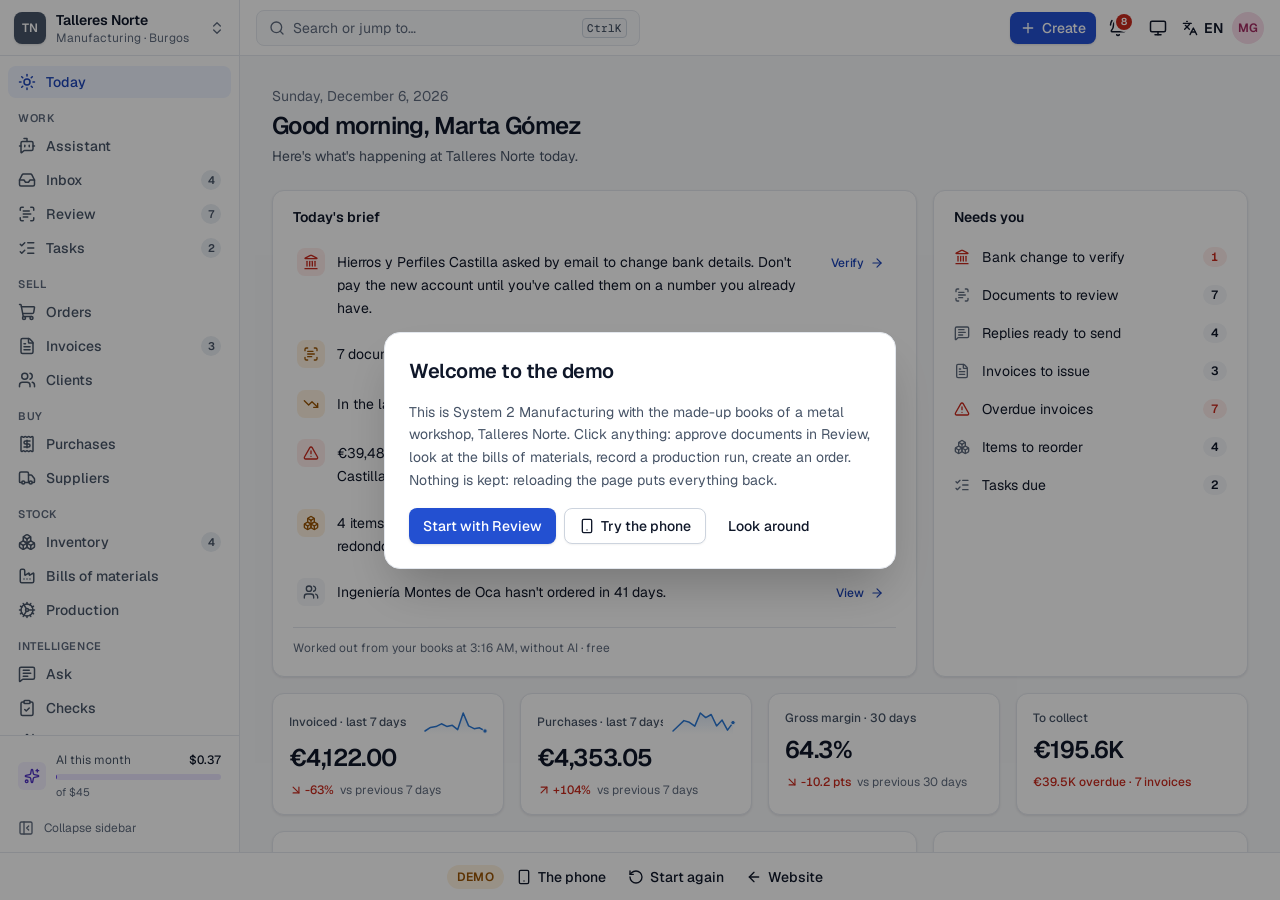
==== commit befcb940: "Update the website demo" ====
--- a/app.html
+++ b/app.html
@@ -35,11 +35,12 @@
         } catch (_) {}
       })();
     </script>
-    <script type="module" crossorigin src="./assets/app-DAF3ecTP.js"></script>
-    <link rel="modulepreload" crossorigin href="./assets/demo-CkBTS_yf.js">
+    <script type="module" crossorigin src="./assets/app-RpMnCAJI.js"></script>
+    <link rel="modulepreload" crossorigin href="./assets/demo-Cwmncxv_.js">
     <link rel="modulepreload" crossorigin href="./assets/use-format-eQDYdCDF.js">
-    <link rel="stylesheet" crossorigin href="./assets/demo-B40Xj7vJ.css">
+    <link rel="stylesheet" crossorigin href="./assets/demo-9RGA9DmL.css">
     <link rel="stylesheet" crossorigin href="./assets/use-format-D8K2R-wk.css">
+    <link rel="stylesheet" crossorigin href="./assets/app-CuPwm-Ff.css">
   </head>
   <body>
     <div id="root">
--- a/assets/demo-9RGA9DmL.css
+++ b/assets/demo-9RGA9DmL.css
@@ -0,0 +1 @@
+@font-face{font-family:Geist Variable;font-style:normal;font-display:swap;font-weight:100 900;src:url(./geist-cyrillic-ext-wght-normal-DjL33-gN.woff2) format("woff2-variations");unicode-range:U+0460-052F,U+1C80-1C8A,U+20B4,U+2DE0-2DFF,U+A640-A69F,U+FE2E-FE2F}@font-face{font-family:Geist Variable;font-style:normal;font-display:swap;font-weight:100 900;src:url(./geist-cyrillic-wght-normal-BEAKL7Jp.woff2) format("woff2-variations");unicode-range:U+0301,U+0400-045F,U+0490-0491,U+04B0-04B1,U+2116}@font-face{font-family:Geist Variable;font-style:normal;font-display:swap;font-weight:100 900;src:url(./geist-vietnamese-wght-normal-6IgcOCM7.woff2) format("woff2-variations");unicode-range:U+0102-0103,U+0110-0111,U+0128-0129,U+0168-0169,U+01A0-01A1,U+01AF-01B0,U+0300-0301,U+0303-0304,U+0308-0309,U+0323,U+0329,U+1EA0-1EF9,U+20AB}@font-face{font-family:Geist Variable;font-style:normal;font-display:swap;font-weight:100 900;src:url(./geist-latin-ext-wght-normal-DC-KSUi6.woff2) format("woff2-variations");unicode-range:U+0100-02BA,U+02BD-02C5,U+02C7-02CC,U+02CE-02D7,U+02DD-02FF,U+0304,U+0308,U+0329,U+1D00-1DBF,U+1E00-1E9F,U+1EF2-1EFF,U+2020,U+20A0-20AB,U+20AD-20C0,U+2113,U+2C60-2C7F,U+A720-A7FF}@font-face{font-family:Geist Variable;font-style:normal;font-display:swap;font-weight:100 900;src:url(./geist-latin-wght-normal-BgDaEnEv.woff2) format("woff2-variations");unicode-range:U+0000-00FF,U+0131,U+0152-0153,U+02BB-02BC,U+02C6,U+02DA,U+02DC,U+0304,U+0308,U+0329,U+2000-206F,U+20AC,U+2122,U+2191,U+2193,U+2212,U+2215,U+FEFF,U+FFFD}@layer properties{@supports (((-webkit-hyphens:none)) and (not (margin-trim:inline))) or ((-moz-orient:inline) and (not (color:rgb(from red r g b)))){*,:before,:after,::backdrop{--tw-border-spacing-x:0;--tw-border-spacing-y:0;--tw-translate-x:0;--tw-translate-y:0;--tw-translate-z:0;--tw-rotate-x:initial;--tw-rotate-y:initial;--tw-rotate-z:initial;--tw-skew-x:initial;--tw-skew-y:initial;--tw-space-y-reverse:0;--tw-divide-y-reverse:0;--tw-border-style:solid;--tw-leading:initial;--tw-font-weight:initial;--tw-tracking:initial;--tw-ordinal:initial;--tw-slashed-zero:initial;--tw-numeric-figure:initial;--tw-numeric-spacing:initial;--tw-numeric-fraction:initial;--tw-shadow:0 0 #0000;--tw-shadow-color:initial;--tw-shadow-alpha:100%;--tw-inset-shadow:0 0 #0000;--tw-inset-shadow-color:initial;--tw-inset-shadow-alpha:100%;--tw-ring-color:initial;--tw-ring-shadow:0 0 #0000;--tw-inset-ring-color:initial;--tw-inset-ring-shadow:0 0 #0000;--tw-ring-inset:initial;--tw-ring-offset-width:0px;--tw-ring-offset-color:#fff;--tw-ring-offset-shadow:0 0 #0000;--tw-outline-style:solid;--tw-blur:initial;--tw-brightness:initial;--tw-contrast:initial;--tw-grayscale:initial;--tw-hue-rotate:initial;--tw-invert:initial;--tw-opacity:initial;--tw-saturate:initial;--tw-sepia:initial;--tw-drop-shadow:initial;--tw-drop-shadow-color:initial;--tw-drop-shadow-alpha:100%;--tw-drop-shadow-size:initial;--tw-backdrop-blur:initial;--tw-backdrop-brightness:initial;--tw-backdrop-contrast:initial;--tw-backdrop-grayscale:initial;--tw-backdrop-hue-rotate:initial;--tw-backdrop-invert:initial;--tw-backdrop-opacity:initial;--tw-backdrop-saturate:initial;--tw-backdrop-sepia:initial;--tw-duration:initial;--tw-ease:initial;--tw-content:""}}}@layer theme{:root,:host{--font-sans:"Geist Variable", ui-sans-serif, system-ui, -apple-system, "Segoe UI", sans-serif;--font-mono:"Geist Mono Variable", ui-monospace, SFMono-Regular, Menlo, Consolas, monospace;--color-neutral-900:oklch(20.5% 0 none);--color-black:#000;--color-white:#fff;--spacing:.25rem;--container-xs:20rem;--container-sm:24rem;--container-md:28rem;--container-lg:32rem;--container-xl:36rem;--container-2xl:42rem;--container-3xl:48rem;--container-4xl:56rem;--container-5xl:64rem;--container-6xl:72rem;--text-xs:.75rem;--text-xs--line-height:calc(1 / .75);--text-sm:.875rem;--text-sm--line-height:calc(1.25 / .875);--text-base:1rem;--text-base--line-height: 1.5 ;--text-lg:1.125rem;--text-lg--line-height:calc(1.75 / 1.125);--text-xl:1.25rem;--text-xl--line-height:calc(1.75 / 1.25);--text-2xl:1.5rem;--text-2xl--line-height:calc(2 / 1.5);--text-3xl:1.875rem;--text-3xl--line-height: 1.2 ;--text-4xl:2.25rem;--text-4xl--line-height:calc(2.5 / 2.25);--text-5xl:3rem;--text-5xl--line-height:1;--font-weight-normal:400;--font-weight-medium:500;--font-weight-semibold:600;--font-weight-bold:700;--font-weight-black:900;--tracking-tight:-.025em;--tracking-wide:.025em;--tracking-wider:.05em;--leading-tight:1.25;--leading-snug:1.375;--leading-relaxed:1.625;--radius-md:.375rem;--radius-lg:.5rem;--radius-xl:.75rem;--radius-2xl:1rem;--radius-3xl:1.5rem;--ease-out:cubic-bezier(0, 0, .2, 1);--ease-in-out:cubic-bezier(.4, 0, .2, 1);--animate-spin:spin 1s linear infinite;--animate-pulse:pulse 2s cubic-bezier(.4, 0, .6, 1) infinite;--blur-sm:8px;--blur-3xl:64px;--default-transition-duration:.15s;--default-transition-timing-function:cubic-bezier(.4, 0, .2, 1);--default-font-family:var(--font-sans);--default-mono-font-family:var(--font-mono);--text-2xs:.6875rem;--text-2xs--line-height:1rem;--animate-fade-in:fade-in .14s ease-out;--animate-pop-in:pop-in .16s cubic-bezier(.16, 1, .3, 1);--animate-slide-in-right:slide-in-right .24s cubic-bezier(.16, 1, .3, 1);--animate-slide-in-left:slide-in-left .24s cubic-bezier(.16, 1, .3, 1)}}@layer base{*,:after,:before,::backdrop{box-sizing:border-box;border:0 solid;margin:0;padding:0}::file-selector-button{box-sizing:border-box;border:0 solid;margin:0;padding:0}html,:host{-webkit-text-size-adjust:100%;tab-size:4;line-height:1.5;font-family:var(--default-font-family,-apple-system, BlinkMacSystemFont, "Segoe UI", Roboto, "Helvetica Neue", "Noto Sans", Arial, sans-serif, "Apple Color Emoji", "Segoe UI Emoji", "Segoe UI Symbol", "Noto Color Emoji");font-feature-settings:var(--default-font-feature-settings,normal);font-variation-settings:var(--default-font-variation-settings,normal);-webkit-tap-highlight-color:transparent}hr{height:0;color:inherit;border-top-width:1px}abbr:where([title]){-webkit-text-decoration:underline dotted;text-decoration:underline dotted}h1,h2,h3,h4,h5,h6{font-size:inherit;font-weight:inherit}a{color:inherit;-webkit-text-decoration:inherit;text-decoration:inherit}b,strong{font-weight:bolder}code,kbd,samp,pre{font-family:var(--default-mono-font-family,ui-monospace, SFMono-Regular, Menlo, Monaco, Consolas, "Liberation Mono", "Courier New", monospace);font-feature-settings:var(--default-mono-font-feature-settings,normal);font-variation-settings:var(--default-mono-font-variation-settings,normal);font-size:1em}small{font-size:80%}sub,sup{vertical-align:baseline;font-size:75%;line-height:0;position:relative}sub{bottom:-.25em}sup{top:-.5em}table{text-indent:0;border-color:inherit;border-collapse:collapse}:-moz-focusring:where(:not(iframe)){outline:auto}progress{vertical-align:baseline}summary{display:list-item}ol,ul,menu{list-style:none}img,svg,video,canvas,audio,iframe,embed,object{vertical-align:middle;display:block}img,video{max-width:100%;height:auto}button,input,select,optgroup,textarea{font:inherit;font-feature-settings:inherit;font-variation-settings:inherit;letter-spacing:inherit;color:inherit;opacity:1;background-color:#0000;border-radius:0}::file-selector-button{font:inherit;font-feature-settings:inherit;font-variation-settings:inherit;letter-spacing:inherit;color:inherit;opacity:1;background-color:#0000;border-radius:0}:where(select:is([multiple],[size])) optgroup{font-weight:bolder}:where(select:is([multiple],[size])) optgroup option{padding-inline-start:20px}::file-selector-button{margin-inline-end:4px}::placeholder{opacity:1}@supports (not ((-webkit-appearance:-apple-pay-button))) or (contain-intrinsic-size:1px){::placeholder{color:currentColor}@supports (color:color-mix(in lab,red,red)){::placeholder{color:color-mix(in oklab,currentcolor 50%,transparent)}}}textarea{resize:vertical}::-webkit-search-decoration{-webkit-appearance:none}::-webkit-date-and-time-value{min-height:1lh;text-align:inherit}::-webkit-datetime-edit{display:inline-flex}::-webkit-datetime-edit-fields-wrapper{padding:0}::-webkit-datetime-edit{padding-block:0}::-webkit-datetime-edit-year-field{padding-block:0}::-webkit-datetime-edit-month-field{padding-block:0}::-webkit-datetime-edit-day-field{padding-block:0}::-webkit-datetime-edit-hour-field{padding-block:0}::-webkit-datetime-edit-minute-field{padding-block:0}::-webkit-datetime-edit-second-field{padding-block:0}::-webkit-datetime-edit-millisecond-field{padding-block:0}::-webkit-datetime-edit-meridiem-field{padding-block:0}::-webkit-calendar-picker-indicator{line-height:1}:-moz-ui-invalid{box-shadow:none}button,input:where([type=button],[type=reset],[type=submit]){appearance:button}::file-selector-button{appearance:button}::-webkit-inner-spin-button{height:auto}::-webkit-outer-spin-button{height:auto}[hidden]:where(:not([hidden=until-found])){display:none!important}*,:after,:before,::backdrop{border-color:var(--border)}::file-selector-button{border-color:var(--border)}html{-webkit-font-smoothing:antialiased;-moz-osx-font-smoothing:grayscale;text-rendering:optimizelegibility;-webkit-tap-highlight-color:transparent}body{background:var(--background);color:var(--foreground);font-family:var(--font-sans);font-size:.875rem;line-height:1.25rem}:focus-visible{outline:2px solid var(--ring);outline-offset:2px}::selection{background:var(--primary)}@supports (color:color-mix(in lab,red,red)){::selection{background:color-mix(in oklab,var(--primary) 24%,transparent)}}[hidden]{display:none!important}button:not(:disabled),[role=button]:not([aria-disabled=true]){cursor:pointer}@media(prefers-reduced-motion:reduce){*,:before,:after{scroll-behavior:auto!important;transition-duration:.01ms!important;animation-duration:.01ms!important;animation-iteration-count:1!important}}}@layer components;@layer utilities{.pointer-events-none{pointer-events:none}.collapse{visibility:collapse}.visible{visibility:visible}.sr-only{clip-path:inset(50%);white-space:nowrap;border-width:0;width:1px;height:1px;margin:-1px;padding:0;position:absolute;overflow:hidden}.absolute{position:absolute}.fixed{position:fixed}.relative{position:relative}.static{position:static}.sticky{position:sticky}.inset-0{inset:0}.inset-x-0{inset-inline:0}.-inset-y-0\.5{inset-block:calc(var(--spacing) * -.5)}.inset-y-0{inset-block:0}.-top-40{top:calc(var(--spacing) * -40)}.top-0{top:0}.top-1{top:var(--spacing)}.top-1\.5{top:calc(var(--spacing) * 1.5)}.top-1\/2{top:50%}.top-3\.5{top:calc(var(--spacing) * 3.5)}.top-\[12vh\]{top:12vh}.top-\[calc\(0\.75rem\+env\(safe-area-inset-top\)\)\]{top:calc(.75rem + env(safe-area-inset-top))}.-right-1{right:calc(var(--spacing) * -1)}.-right-8{right:calc(var(--spacing) * -8)}.-right-24{right:calc(var(--spacing) * -24)}.right-0{right:0}.right-1{right:var(--spacing)}.right-1\.5{right:calc(var(--spacing) * 1.5)}.right-2{right:calc(var(--spacing) * 2)}.right-2\.5{right:calc(var(--spacing) * 2.5)}.right-3{right:calc(var(--spacing) * 3)}.right-3\.5{right:calc(var(--spacing) * 3.5)}.-bottom-1{bottom:calc(var(--spacing) * -1)}.-bottom-2{bottom:calc(var(--spacing) * -2)}.-bottom-10{bottom:calc(var(--spacing) * -10)}.-bottom-24{bottom:calc(var(--spacing) * -24)}.bottom-0{bottom:0}.bottom-1{bottom:var(--spacing)}.bottom-4{bottom:calc(var(--spacing) * 4)}.bottom-40{bottom:calc(var(--spacing) * 40)}.-left-4{left:calc(var(--spacing) * -4)}.-left-\[21px\]{left:-21px}.left-0{left:0}.left-1{left:var(--spacing)}.left-1\/2{left:50%}.left-2\.5{left:calc(var(--spacing) * 2.5)}.left-3{left:calc(var(--spacing) * 3)}.-z-10{z-index:-10}.z-10{z-index:10}.z-30{z-index:30}.z-40{z-index:40}.z-50{z-index:50}.z-\[1\]{z-index:1}.z-\[60\]{z-index:60}.z-\[70\]{z-index:70}.z-\[80\]{z-index:80}.z-\[100\]{z-index:100}.z-\[200\]{z-index:200}.order-1{order:1}.order-2{order:2}.col-span-2{grid-column:span 2/span 2}.col-span-3{grid-column:span 3/span 3}.m-auto{margin:auto}.-mx-4{margin-inline:calc(var(--spacing) * -4)}.mx-3{margin-inline:calc(var(--spacing) * 3)}.mx-auto{margin-inline:auto}.my-1{margin-block:var(--spacing)}.my-2{margin-block:calc(var(--spacing) * 2)}.my-auto{margin-block:auto}.-mt-0\.5{margin-top:calc(var(--spacing) * -.5)}.mt-0\.5{margin-top:calc(var(--spacing) * .5)}.mt-1{margin-top:var(--spacing)}.mt-1\.5{margin-top:calc(var(--spacing) * 1.5)}.mt-2{margin-top:calc(var(--spacing) * 2)}.mt-2\.5{margin-top:calc(var(--spacing) * 2.5)}.mt-3{margin-top:calc(var(--spacing) * 3)}.mt-4{margin-top:calc(var(--spacing) * 4)}.mt-5{margin-top:calc(var(--spacing) * 5)}.mt-6{margin-top:calc(var(--spacing) * 6)}.mt-8{margin-top:calc(var(--spacing) * 8)}.mt-10{margin-top:calc(var(--spacing) * 10)}.mt-12{margin-top:calc(var(--spacing) * 12)}.mt-auto{margin-top:auto}.mt-px{margin-top:1px}.mr-auto{margin-right:auto}.-mb-px{margin-bottom:-1px}.mb-0\.5{margin-bottom:calc(var(--spacing) * .5)}.mb-1{margin-bottom:var(--spacing)}.mb-1\.5{margin-bottom:calc(var(--spacing) * 1.5)}.mb-2{margin-bottom:calc(var(--spacing) * 2)}.mb-2\.5{margin-bottom:calc(var(--spacing) * 2.5)}.mb-3{margin-bottom:calc(var(--spacing) * 3)}.mb-4{margin-bottom:calc(var(--spacing) * 4)}.mb-5{margin-bottom:calc(var(--spacing) * 5)}.mb-6{margin-bottom:calc(var(--spacing) * 6)}.mb-8{margin-bottom:calc(var(--spacing) * 8)}.ml-1{margin-left:var(--spacing)}.ml-2{margin-left:calc(var(--spacing) * 2)}.ml-auto{margin-left:auto}.scrollbar-none::-webkit-scrollbar{display:none}.line-clamp-1{-webkit-line-clamp:1;-webkit-box-orient:vertical;display:-webkit-box;overflow:hidden}.line-clamp-2{-webkit-line-clamp:2;-webkit-box-orient:vertical;display:-webkit-box;overflow:hidden}.block{display:block}.contents{display:contents}.flex{display:flex}.grid{display:grid}.hidden{display:none}.inline-block{display:inline-block}.inline-flex{display:inline-flex}.table{display:table}.\[field-sizing\:content\]{field-sizing:content}.aspect-\[1\/1\.414\]{aspect-ratio:1/1.414}.aspect-\[3\/4\]{aspect-ratio:3/4}.size-1{width:var(--spacing);height:var(--spacing)}.size-1\.5{width:calc(var(--spacing) * 1.5);height:calc(var(--spacing) * 1.5)}.size-2{width:calc(var(--spacing) * 2);height:calc(var(--spacing) * 2)}.size-2\.5{width:calc(var(--spacing) * 2.5);height:calc(var(--spacing) * 2.5)}.size-3{width:calc(var(--spacing) * 3);height:calc(var(--spacing) * 3)}.size-3\.5{width:calc(var(--spacing) * 3.5);height:calc(var(--spacing) * 3.5)}.size-4{width:calc(var(--spacing) * 4);height:calc(var(--spacing) * 4)}.size-5{width:calc(var(--spacing) * 5);height:calc(var(--spacing) * 5)}.size-6{width:calc(var(--spacing) * 6);height:calc(var(--spacing) * 6)}.size-7{width:calc(var(--spacing) * 7);height:calc(var(--spacing) * 7)}.size-8{width:calc(var(--spacing) * 8);height:calc(var(--spacing) * 8)}.size-9{width:calc(var(--spacing) * 9);height:calc(var(--spacing) * 9)}.size-10{width:calc(var(--spacing) * 10);height:calc(var(--spacing) * 10)}.size-11{width:calc(var(--spacing) * 11);height:calc(var(--spacing) * 11)}.size-12{width:calc(var(--spacing) * 12);height:calc(var(--spacing) * 12)}.size-16{width:calc(var(--spacing) * 16);height:calc(var(--spacing) * 16)}.size-40{width:calc(var(--spacing) * 40);height:calc(var(--spacing) * 40)}.size-56{width:calc(var(--spacing) * 56);height:calc(var(--spacing) * 56)}.size-96{width:calc(var(--spacing) * 96);height:calc(var(--spacing) * 96)}.size-\[18px\]{width:18px;height:18px}.size-full{width:100%;height:100%}.h-\(--demo-bar\){height:var(--demo-bar)}.h-0\.5{height:calc(var(--spacing) * .5)}.h-1\.5{height:calc(var(--spacing) * 1.5)}.h-2{height:calc(var(--spacing) * 2)}.h-3{height:calc(var(--spacing) * 3)}.h-3\.5{height:calc(var(--spacing) * 3.5)}.h-4{height:calc(var(--spacing) * 4)}.h-5{height:calc(var(--spacing) * 5)}.h-6{height:calc(var(--spacing) * 6)}.h-7{height:calc(var(--spacing) * 7)}.h-8{height:calc(var(--spacing) * 8)}.h-9{height:calc(var(--spacing) * 9)}.h-10{height:calc(var(--spacing) * 10)}.h-11{height:calc(var(--spacing) * 11)}.h-12{height:calc(var(--spacing) * 12)}.h-14{height:calc(var(--spacing) * 14)}.h-16{height:calc(var(--spacing) * 16)}.h-20{height:calc(var(--spacing) * 20)}.h-24{height:calc(var(--spacing) * 24)}.h-28{height:calc(var(--spacing) * 28)}.h-32{height:calc(var(--spacing) * 32)}.h-36{height:calc(var(--spacing) * 36)}.h-40{height:calc(var(--spacing) * 40)}.h-44{height:calc(var(--spacing) * 44)}.h-48{height:calc(var(--spacing) * 48)}.h-56{height:calc(var(--spacing) * 56)}.h-60{height:calc(var(--spacing) * 60)}.h-64{height:calc(var(--spacing) * 64)}.h-72{height:calc(var(--spacing) * 72)}.h-80{height:calc(var(--spacing) * 80)}.h-96{height:calc(var(--spacing) * 96)}.h-\[34rem\]{height:34rem}.h-\[70\%\]{height:70%}.h-\[560px\]{height:560px}.h-\[640px\]{height:640px}.h-auto{height:auto}.h-dvh{height:100dvh}.h-full{height:100%}.h-px{height:1px}.max-h-40{max-height:calc(var(--spacing) * 40)}.max-h-64{max-height:calc(var(--spacing) * 64)}.max-h-96{max-height:calc(var(--spacing) * 96)}.max-h-\[calc\(100dvh-2rem\)\]{max-height:calc(100dvh - 2rem)}.max-h-\[min\(22rem\,var\(--radix-select-content-available-height\)\)\]{max-height:min(22rem,var(--radix-select-content-available-height))}.max-h-\[min\(60vh\,30rem\)\]{max-height:min(60vh,30rem)}.min-h-0{min-height:0}.min-h-9{min-height:calc(var(--spacing) * 9)}.min-h-20{min-height:calc(var(--spacing) * 20)}.min-h-\[24rem\]{min-height:24rem}.min-h-\[60vh\]{min-height:60vh}.min-h-\[70vh\]{min-height:70vh}.min-h-dvh{min-height:100dvh}.w-1\/3{width:33.3333%}.w-2\/3{width:66.6667%}.w-3{width:calc(var(--spacing) * 3)}.w-3\/4{width:75%}.w-4{width:calc(var(--spacing) * 4)}.w-5\/6{width:83.3333%}.w-6{width:calc(var(--spacing) * 6)}.w-8{width:calc(var(--spacing) * 8)}.w-9{width:calc(var(--spacing) * 9)}.w-11{width:calc(var(--spacing) * 11)}.w-12{width:calc(var(--spacing) * 12)}.w-14{width:calc(var(--spacing) * 14)}.w-16{width:calc(var(--spacing) * 16)}.w-20{width:calc(var(--spacing) * 20)}.w-24{width:calc(var(--spacing) * 24)}.w-28{width:calc(var(--spacing) * 28)}.w-32{width:calc(var(--spacing) * 32)}.w-40{width:calc(var(--spacing) * 40)}.w-44{width:calc(var(--spacing) * 44)}.w-56{width:calc(var(--spacing) * 56)}.w-60{width:calc(var(--spacing) * 60)}.w-64{width:calc(var(--spacing) * 64)}.w-72{width:calc(var(--spacing) * 72)}.w-80{width:calc(var(--spacing) * 80)}.w-\[64rem\]{width:64rem}.w-\[68px\]{width:68px}.w-\[300px\]{width:300px}.w-\[320px\]{width:320px}.w-\[340px\]{width:340px}.w-\[440px\]{width:440px}.w-\[560px\]{width:560px}.w-\[595px\]{width:595px}.w-\[calc\(100vw-2rem\)\]{width:calc(100vw - 2rem)}.w-\[max\(var\(--radix-popover-trigger-width\)\,18rem\)\]{width:max(var(--radix-popover-trigger-width),18rem)}.w-\[min\(92vw\,24rem\)\]{width:min(92vw,24rem)}.w-\[min\(100vw\,26rem\)\]{width:min(100vw,26rem)}.w-fit{width:fit-content}.w-full{width:100%}.w-px{width:1px}.max-w-0{max-width:0}.max-w-2xl{max-width:var(--container-2xl)}.max-w-3xl{max-width:var(--container-3xl)}.max-w-4xl{max-width:var(--container-4xl)}.max-w-5xl{max-width:var(--container-5xl)}.max-w-6xl{max-width:var(--container-6xl)}.max-w-40{max-width:calc(var(--spacing) * 40)}.max-w-56{max-width:calc(var(--spacing) * 56)}.max-w-\[9rem\]{max-width:9rem}.max-w-\[10rem\]{max-width:10rem}.max-w-\[11rem\]{max-width:11rem}.max-w-\[12rem\]{max-width:12rem}.max-w-\[14rem\]{max-width:14rem}.max-w-\[16rem\]{max-width:16rem}.max-w-\[20rem\]{max-width:20rem}.max-w-\[55\%\]{max-width:55%}.max-w-\[58\%\]{max-width:58%}.max-w-\[60\%\]{max-width:60%}.max-w-\[85\%\]{max-width:85%}.max-w-\[1400px\]{max-width:1400px}.max-w-full{max-width:100%}.max-w-lg{max-width:var(--container-lg)}.max-w-md{max-width:var(--container-md)}.max-w-none{max-width:none}.max-w-sm{max-width:var(--container-sm)}.max-w-xl{max-width:var(--container-xl)}.max-w-xs{max-width:var(--container-xs)}.min-w-0{min-width:0}.min-w-4{min-width:calc(var(--spacing) * 4)}.min-w-5{min-width:calc(var(--spacing) * 5)}.min-w-6{min-width:calc(var(--spacing) * 6)}.min-w-36{min-width:calc(var(--spacing) * 36)}.min-w-40{min-width:calc(var(--spacing) * 40)}.min-w-48{min-width:calc(var(--spacing) * 48)}.min-w-\[44\%\]{min-width:44%}.min-w-\[46\%\]{min-width:46%}.min-w-\[560px\]{min-width:560px}.min-w-\[1060px\]{min-width:1060px}.min-w-\[var\(--radix-select-trigger-width\)\]{min-width:var(--radix-select-trigger-width)}.flex-1{flex:1}.shrink-0{flex-shrink:0}.border-collapse{border-collapse:collapse}.border-separate{border-collapse:separate}.border-spacing-0{--tw-border-spacing-x:0px;--tw-border-spacing-y:0px;border-spacing:var(--tw-border-spacing-x) var(--tw-border-spacing-y)}.origin-top{transform-origin:top}.-translate-x-1\/2{--tw-translate-x: -50% ;translate:var(--tw-translate-x) var(--tw-translate-y)}.translate-x-0\.5{--tw-translate-x:calc(var(--spacing) * .5);translate:var(--tw-translate-x) var(--tw-translate-y)}.-translate-y-1\/2{--tw-translate-y: -50% ;translate:var(--tw-translate-x) var(--tw-translate-y)}.translate-y-0{--tw-translate-y:0px;translate:var(--tw-translate-x) var(--tw-translate-y)}.\[rotate\:-30deg\]{rotate:-30deg}.rotate-90{rotate:90deg}.transform{transform:var(--tw-rotate-x,) var(--tw-rotate-y,) var(--tw-rotate-z,) var(--tw-skew-x,) var(--tw-skew-y,)}.animate-fade-in{animation:var(--animate-fade-in)}.animate-pop-in{animation:var(--animate-pop-in)}.animate-pulse{animation:var(--animate-pulse)}.animate-slide-in-left{animation:var(--animate-slide-in-left)}.animate-slide-in-right{animation:var(--animate-slide-in-right)}.animate-spin{animation:var(--animate-spin)}.cursor-not-allowed{cursor:not-allowed}.cursor-pointer{cursor:pointer}.resize-none{resize:none}.scroll-mt-20{scroll-margin-top:calc(var(--spacing) * 20)}.scrollbar-thin{scrollbar-width:thin;scrollbar-color:var(--border-strong) transparent}.scrollbar-none{scrollbar-width:none}.scrollbar-thin{scrollbar-width:thin}.list-decimal{list-style-type:decimal}.list-disc{list-style-type:disc}.grid-cols-2{grid-template-columns:repeat(2,minmax(0,1fr))}.grid-cols-3{grid-template-columns:repeat(3,minmax(0,1fr))}.grid-cols-5{grid-template-columns:repeat(5,minmax(0,1fr))}.grid-cols-\[minmax\(0\,1fr\)\]{grid-template-columns:minmax(0,1fr)}.grid-cols-\[minmax\(0\,1fr\)_5rem\]{grid-template-columns:minmax(0,1fr) 5rem}.grid-cols-\[minmax\(0\,1fr\)_6rem\]{grid-template-columns:minmax(0,1fr) 6rem}.grid-cols-\[minmax\(0\,1fr\)_6rem_2rem\]{grid-template-columns:minmax(0,1fr) 6rem 2rem}.grid-cols-\[minmax\(0\,1fr\)_6rem_auto_2rem\]{grid-template-columns:minmax(0,1fr) 6rem auto 2rem}.grid-cols-\[minmax\(0\,1fr\)_auto\]{grid-template-columns:minmax(0,1fr) auto}.grid-cols-\[minmax\(0\,1fr\)_minmax\(0\,1\.25fr\)_5rem\]{grid-template-columns:minmax(0,1fr) minmax(0,1.25fr) 5rem}.grid-cols-\[minmax\(6rem\,auto\)_1fr\]{grid-template-columns:minmax(6rem,auto) 1fr}.grid-cols-\[minmax\(7rem\,auto\)_1fr\]{grid-template-columns:minmax(7rem,auto) 1fr}.grid-cols-\[repeat\(5\,minmax\(0\,1fr\)\)\]{grid-template-columns:repeat(5,minmax(0,1fr))}.flex-col{flex-direction:column}.flex-col-reverse{flex-direction:column-reverse}.flex-row-reverse{flex-direction:row-reverse}.flex-wrap{flex-wrap:wrap}.place-content-center{place-content:center}.place-items-center{place-items:center}.content-start{align-content:flex-start}.items-baseline{align-items:baseline}.items-center{align-items:center}.items-end{align-items:flex-end}.items-start{align-items:flex-start}.justify-between{justify-content:space-between}.justify-center{justify-content:center}.justify-end{justify-content:flex-end}.justify-start{justify-content:flex-start}.justify-items-center{justify-items:center}.gap-0{gap:0}.gap-0\.5{gap:calc(var(--spacing) * .5)}.gap-1{gap:var(--spacing)}.gap-1\.5{gap:calc(var(--spacing) * 1.5)}.gap-2{gap:calc(var(--spacing) * 2)}.gap-2\.5{gap:calc(var(--spacing) * 2.5)}.gap-3{gap:calc(var(--spacing) * 3)}.gap-4{gap:calc(var(--spacing) * 4)}.gap-5{gap:calc(var(--spacing) * 5)}.gap-6{gap:calc(var(--spacing) * 6)}.gap-8{gap:calc(var(--spacing) * 8)}.gap-10{gap:calc(var(--spacing) * 10)}.gap-12{gap:calc(var(--spacing) * 12)}:where(.space-y-1>:not(:last-child)){--tw-space-y-reverse:0;margin-block-start:calc(var(--spacing) * var(--tw-space-y-reverse));margin-block-end:calc(var(--spacing) * calc(1 - var(--tw-space-y-reverse)))}.gap-x-1\.5{column-gap:calc(var(--spacing) * 1.5)}.gap-x-2{column-gap:calc(var(--spacing) * 2)}.gap-x-3{column-gap:calc(var(--spacing) * 3)}.gap-x-4{column-gap:calc(var(--spacing) * 4)}.gap-x-6{column-gap:calc(var(--spacing) * 6)}.gap-y-0\.5{row-gap:calc(var(--spacing) * .5)}.gap-y-1{row-gap:var(--spacing)}.gap-y-2{row-gap:calc(var(--spacing) * 2)}.gap-y-2\.5{row-gap:calc(var(--spacing) * 2.5)}.gap-y-5{row-gap:calc(var(--spacing) * 5)}:where(.divide-y>:not(:last-child)){--tw-divide-y-reverse:0;border-bottom-style:var(--tw-border-style);border-top-style:var(--tw-border-style);border-top-width:calc(1px * var(--tw-divide-y-reverse));border-bottom-width:calc(1px * calc(1 - var(--tw-divide-y-reverse)))}:where(.divide-border>:not(:last-child)){border-color:var(--border)}.self-start{align-self:flex-start}.justify-self-center{justify-self:center}.justify-self-end{justify-self:flex-end}.justify-self-start{justify-self:flex-start}.truncate{text-overflow:ellipsis;white-space:nowrap;overflow:hidden}.overflow-auto{overflow:auto}.overflow-hidden{overflow:hidden}.overflow-visible{overflow:visible}.overflow-x-auto{overflow-x:auto}.overflow-y-auto{overflow-y:auto}.\!rounded-md{border-radius:var(--radius-md)!important}.\!rounded-xl{border-radius:var(--radius-xl)!important}.rounded{border-radius:.25rem}.rounded-2xl{border-radius:var(--radius-2xl)}.rounded-\[1\.6rem\]{border-radius:1.6rem}.rounded-\[2\.2rem\]{border-radius:2.2rem}.rounded-\[3px\]{border-radius:3px}.rounded-\[5px\]{border-radius:5px}.rounded-full{border-radius:3.40282e38px}.rounded-lg{border-radius:var(--radius-lg)}.rounded-md{border-radius:var(--radius-md)}.rounded-xl{border-radius:var(--radius-xl)}.rounded-br-md{border-bottom-right-radius:var(--radius-md)}.rounded-bl-md{border-bottom-left-radius:var(--radius-md)}.border{border-style:var(--tw-border-style);border-width:1px}.border-2{border-style:var(--tw-border-style);border-width:2px}.border-\[6px\]{border-style:var(--tw-border-style);border-width:6px}.border-\[10px\]{border-style:var(--tw-border-style);border-width:10px}.border-y{border-block-style:var(--tw-border-style);border-block-width:1px}.border-t{border-top-style:var(--tw-border-style);border-top-width:1px}.border-r{border-right-style:var(--tw-border-style);border-right-width:1px}.border-r-0{border-right-style:var(--tw-border-style);border-right-width:0}.border-b{border-bottom-style:var(--tw-border-style);border-bottom-width:1px}.border-b-2{border-bottom-style:var(--tw-border-style);border-bottom-width:2px}.border-l{border-left-style:var(--tw-border-style);border-left-width:1px}.border-dashed{--tw-border-style:dashed;border-style:dashed}.\!border-border{border-color:var(--border)!important}.border-ai\/20{border-color:var(--ai)}@supports (color:color-mix(in lab,red,red)){.border-ai\/20{border-color:color-mix(in oklab,var(--ai) 20%,transparent)}}.border-ai\/25{border-color:var(--ai)}@supports (color:color-mix(in lab,red,red)){.border-ai\/25{border-color:color-mix(in oklab,var(--ai) 25%,transparent)}}.border-ai\/30{border-color:var(--ai)}@supports (color:color-mix(in lab,red,red)){.border-ai\/30{border-color:color-mix(in oklab,var(--ai) 30%,transparent)}}.border-ai\/40{border-color:var(--ai)}@supports (color:color-mix(in lab,red,red)){.border-ai\/40{border-color:color-mix(in oklab,var(--ai) 40%,transparent)}}.border-border{border-color:var(--border)}.border-border-strong{border-color:var(--border-strong)}.border-border\/70{border-color:var(--border)}@supports (color:color-mix(in lab,red,red)){.border-border\/70{border-color:color-mix(in oklab,var(--border) 70%,transparent)}}.border-danger\/25{border-color:var(--danger)}@supports (color:color-mix(in lab,red,red)){.border-danger\/25{border-color:color-mix(in oklab,var(--danger) 25%,transparent)}}.border-danger\/30{border-color:var(--danger)}@supports (color:color-mix(in lab,red,red)){.border-danger\/30{border-color:color-mix(in oklab,var(--danger) 30%,transparent)}}.border-danger\/40{border-color:var(--danger)}@supports (color:color-mix(in lab,red,red)){.border-danger\/40{border-color:color-mix(in oklab,var(--danger) 40%,transparent)}}.border-info\/20{border-color:var(--info)}@supports (color:color-mix(in lab,red,red)){.border-info\/20{border-color:color-mix(in oklab,var(--info) 20%,transparent)}}.border-info\/25{border-color:var(--info)}@supports (color:color-mix(in lab,red,red)){.border-info\/25{border-color:color-mix(in oklab,var(--info) 25%,transparent)}}.border-neutral-900{border-color:var(--color-neutral-900)}.border-paper-ink{border-color:var(--paper-ink)}.border-paper-rule,.border-paper-rule\/60{border-color:var(--paper-rule)}@supports (color:color-mix(in lab,red,red)){.border-paper-rule\/60{border-color:color-mix(in oklab,var(--paper-rule) 60%,transparent)}}.border-primary,.border-primary\/20{border-color:var(--primary)}@supports (color:color-mix(in lab,red,red)){.border-primary\/20{border-color:color-mix(in oklab,var(--primary) 20%,transparent)}}.border-primary\/30{border-color:var(--primary)}@supports (color:color-mix(in lab,red,red)){.border-primary\/30{border-color:color-mix(in oklab,var(--primary) 30%,transparent)}}.border-primary\/40{border-color:var(--primary)}@supports (color:color-mix(in lab,red,red)){.border-primary\/40{border-color:color-mix(in oklab,var(--primary) 40%,transparent)}}.border-success,.border-success\/25{border-color:var(--success)}@supports (color:color-mix(in lab,red,red)){.border-success\/25{border-color:color-mix(in oklab,var(--success) 25%,transparent)}}.border-surface{border-color:var(--surface)}.border-transparent{border-color:#0000}.border-warning,.border-warning\/25{border-color:var(--warning)}@supports (color:color-mix(in lab,red,red)){.border-warning\/25{border-color:color-mix(in oklab,var(--warning) 25%,transparent)}}.border-warning\/30{border-color:var(--warning)}@supports (color:color-mix(in lab,red,red)){.border-warning\/30{border-color:color-mix(in oklab,var(--warning) 30%,transparent)}}.border-warning\/40{border-color:var(--warning)}@supports (color:color-mix(in lab,red,red)){.border-warning\/40{border-color:color-mix(in oklab,var(--warning) 40%,transparent)}}.border-warning\/50{border-color:var(--warning)}@supports (color:color-mix(in lab,red,red)){.border-warning\/50{border-color:color-mix(in oklab,var(--warning) 50%,transparent)}}.border-white\/30{border-color:#ffffff4d}@supports (color:color-mix(in lab,red,red)){.border-white\/30{border-color:color-mix(in oklab,var(--color-white) 30%,transparent)}}.border-t-ai{border-top-color:var(--ai)}.\!bg-primary{background-color:var(--primary)!important}.\!bg-surface{background-color:var(--surface)!important}.\!bg-surface-2{background-color:var(--surface-2)!important}.bg-\[\#d5f2e6\]{background-color:#d5f2e6}.bg-\[\#dbe7fb\]{background-color:#dbe7fb}.bg-\[\#e5e0fb\]{background-color:#e5e0fb}.bg-\[\#f7dbe8\]{background-color:#f7dbe8}.bg-\[\#fbeac2\]{background-color:#fbeac2}.bg-\[\#fde3d3\]{background-color:#fde3d3}.bg-\[color-mix\(in_oklab\,var\(--primary\)_16\%\,transparent\)\]{background-color:var(--primary)}@supports (color:color-mix(in lab,red,red)){.bg-\[color-mix\(in_oklab\,var\(--primary\)_16\%\,transparent\)\]{background-color:color-mix(in oklab,var(--primary) 16%,transparent)}}.bg-\[color-mix\(in_oklab\,var\(--success\)_6\%\,var\(--surface-2\)\)\]{background-color:var(--success)}@supports (color:color-mix(in lab,red,red)){.bg-\[color-mix\(in_oklab\,var\(--success\)_6\%\,var\(--surface-2\)\)\]{background-color:color-mix(in oklab,var(--success) 6%,var(--surface-2))}}.bg-\[color-mix\(in_oklab\,var\(--success\)_18\%\,var\(--surface\)\)\]{background-color:var(--success)}@supports (color:color-mix(in lab,red,red)){.bg-\[color-mix\(in_oklab\,var\(--success\)_18\%\,var\(--surface\)\)\]{background-color:color-mix(in oklab,var(--success) 18%,var(--surface))}}.bg-\[var\(--chart-1\)\],.bg-\[var\(--chart-1\)\]\/55{background-color:var(--chart-1)}@supports (color:color-mix(in lab,red,red)){.bg-\[var\(--chart-1\)\]\/55{background-color:color-mix(in oklab,var(--chart-1) 55%,transparent)}}.bg-ai{background-color:var(--ai)}.bg-ai-soft,.bg-ai-soft\/30{background-color:var(--ai-soft)}@supports (color:color-mix(in lab,red,red)){.bg-ai-soft\/30{background-color:color-mix(in oklab,var(--ai-soft) 30%,transparent)}}.bg-ai-soft\/40{background-color:var(--ai-soft)}@supports (color:color-mix(in lab,red,red)){.bg-ai-soft\/40{background-color:color-mix(in oklab,var(--ai-soft) 40%,transparent)}}.bg-ai\/15{background-color:var(--ai)}@supports (color:color-mix(in lab,red,red)){.bg-ai\/15{background-color:color-mix(in oklab,var(--ai) 15%,transparent)}}.bg-background,.bg-background\/60{background-color:var(--background)}@supports (color:color-mix(in lab,red,red)){.bg-background\/60{background-color:color-mix(in oklab,var(--background) 60%,transparent)}}.bg-background\/85{background-color:var(--background)}@supports (color:color-mix(in lab,red,red)){.bg-background\/85{background-color:color-mix(in oklab,var(--background) 85%,transparent)}}.bg-background\/90{background-color:var(--background)}@supports (color:color-mix(in lab,red,red)){.bg-background\/90{background-color:color-mix(in oklab,var(--background) 90%,transparent)}}.bg-black\/40{background-color:#0006}@supports (color:color-mix(in lab,red,red)){.bg-black\/40{background-color:color-mix(in oklab,var(--color-black) 40%,transparent)}}.bg-black\/60{background-color:#0009}@supports (color:color-mix(in lab,red,red)){.bg-black\/60{background-color:color-mix(in oklab,var(--color-black) 60%,transparent)}}.bg-border{background-color:var(--border)}.bg-border-strong{background-color:var(--border-strong)}.bg-current{background-color:currentColor}.bg-danger{background-color:var(--danger)}.bg-danger-soft,.bg-danger-soft\/60{background-color:var(--danger-soft)}@supports (color:color-mix(in lab,red,red)){.bg-danger-soft\/60{background-color:color-mix(in oklab,var(--danger-soft) 60%,transparent)}}.bg-danger\/15{background-color:var(--danger)}@supports (color:color-mix(in lab,red,red)){.bg-danger\/15{background-color:color-mix(in oklab,var(--danger) 15%,transparent)}}.bg-foreground,.bg-foreground\/60{background-color:var(--foreground)}@supports (color:color-mix(in lab,red,red)){.bg-foreground\/60{background-color:color-mix(in oklab,var(--foreground) 60%,transparent)}}.bg-info-soft{background-color:var(--info-soft)}.bg-overlay{background-color:var(--overlay)}.bg-paper{background-color:var(--paper)}.bg-primary{background-color:var(--primary)}.bg-primary-soft,.bg-primary-soft\/30{background-color:var(--primary-soft)}@supports (color:color-mix(in lab,red,red)){.bg-primary-soft\/30{background-color:color-mix(in oklab,var(--primary-soft) 30%,transparent)}}.bg-primary-soft\/40{background-color:var(--primary-soft)}@supports (color:color-mix(in lab,red,red)){.bg-primary-soft\/40{background-color:color-mix(in oklab,var(--primary-soft) 40%,transparent)}}.bg-primary-soft\/50{background-color:var(--primary-soft)}@supports (color:color-mix(in lab,red,red)){.bg-primary-soft\/50{background-color:color-mix(in oklab,var(--primary-soft) 50%,transparent)}}.bg-primary-soft\/60{background-color:var(--primary-soft)}@supports (color:color-mix(in lab,red,red)){.bg-primary-soft\/60{background-color:color-mix(in oklab,var(--primary-soft) 60%,transparent)}}.bg-primary-soft\/70{background-color:var(--primary-soft)}@supports (color:color-mix(in lab,red,red)){.bg-primary-soft\/70{background-color:color-mix(in oklab,var(--primary-soft) 70%,transparent)}}.bg-primary\/10{background-color:var(--primary)}@supports (color:color-mix(in lab,red,red)){.bg-primary\/10{background-color:color-mix(in oklab,var(--primary) 10%,transparent)}}.bg-primary\/15{background-color:var(--primary)}@supports (color:color-mix(in lab,red,red)){.bg-primary\/15{background-color:color-mix(in oklab,var(--primary) 15%,transparent)}}.bg-success{background-color:var(--success)}.bg-success-soft,.bg-success-soft\/40{background-color:var(--success-soft)}@supports (color:color-mix(in lab,red,red)){.bg-success-soft\/40{background-color:color-mix(in oklab,var(--success-soft) 40%,transparent)}}.bg-success\/15{background-color:var(--success)}@supports (color:color-mix(in lab,red,red)){.bg-success\/15{background-color:color-mix(in oklab,var(--success) 15%,transparent)}}.bg-surface{background-color:var(--surface)}.bg-surface-2,.bg-surface-2\/40{background-color:var(--surface-2)}@supports (color:color-mix(in lab,red,red)){.bg-surface-2\/40{background-color:color-mix(in oklab,var(--surface-2) 40%,transparent)}}.bg-surface-2\/50{background-color:var(--surface-2)}@supports (color:color-mix(in lab,red,red)){.bg-surface-2\/50{background-color:color-mix(in oklab,var(--surface-2) 50%,transparent)}}.bg-surface-2\/60{background-color:var(--surface-2)}@supports (color:color-mix(in lab,red,red)){.bg-surface-2\/60{background-color:color-mix(in oklab,var(--surface-2) 60%,transparent)}}.bg-surface-2\/70{background-color:var(--surface-2)}@supports (color:color-mix(in lab,red,red)){.bg-surface-2\/70{background-color:color-mix(in oklab,var(--surface-2) 70%,transparent)}}.bg-surface-3,.bg-surface-3\/70{background-color:var(--surface-3)}@supports (color:color-mix(in lab,red,red)){.bg-surface-3\/70{background-color:color-mix(in oklab,var(--surface-3) 70%,transparent)}}.bg-surface\/80{background-color:var(--surface)}@supports (color:color-mix(in lab,red,red)){.bg-surface\/80{background-color:color-mix(in oklab,var(--surface) 80%,transparent)}}.bg-transparent{background-color:#0000}.bg-warning{background-color:var(--warning)}.bg-warning-soft,.bg-warning-soft\/30{background-color:var(--warning-soft)}@supports (color:color-mix(in lab,red,red)){.bg-warning-soft\/30{background-color:color-mix(in oklab,var(--warning-soft) 30%,transparent)}}.bg-warning-soft\/40{background-color:var(--warning-soft)}@supports (color:color-mix(in lab,red,red)){.bg-warning-soft\/40{background-color:color-mix(in oklab,var(--warning-soft) 40%,transparent)}}.bg-warning\/15{background-color:var(--warning)}@supports (color:color-mix(in lab,red,red)){.bg-warning\/15{background-color:color-mix(in oklab,var(--warning) 15%,transparent)}}.bg-white{background-color:var(--color-white)}.bg-white\/5{background-color:#ffffff0d}@supports (color:color-mix(in lab,red,red)){.bg-white\/5{background-color:color-mix(in oklab,var(--color-white) 5%,transparent)}}.bg-white\/6{background-color:#ffffff0f}@supports (color:color-mix(in lab,red,red)){.bg-white\/6{background-color:color-mix(in oklab,var(--color-white) 6%,transparent)}}.bg-white\/12{background-color:#ffffff1f}@supports (color:color-mix(in lab,red,red)){.bg-white\/12{background-color:color-mix(in oklab,var(--color-white) 12%,transparent)}}.bg-white\/15{background-color:#ffffff26}@supports (color:color-mix(in lab,red,red)){.bg-white\/15{background-color:color-mix(in oklab,var(--color-white) 15%,transparent)}}.object-cover{object-fit:cover}.p-0{padding:0}.p-0\.5{padding:calc(var(--spacing) * .5)}.p-1{padding:var(--spacing)}.p-1\.5{padding:calc(var(--spacing) * 1.5)}.p-2{padding:calc(var(--spacing) * 2)}.p-2\.5{padding:calc(var(--spacing) * 2.5)}.p-3{padding:calc(var(--spacing) * 3)}.p-3\.5{padding:calc(var(--spacing) * 3.5)}.p-4{padding:calc(var(--spacing) * 4)}.p-5{padding:calc(var(--spacing) * 5)}.p-6{padding:calc(var(--spacing) * 6)}.p-8{padding:calc(var(--spacing) * 8)}.p-10{padding:calc(var(--spacing) * 10)}.px-0{padding-inline:0}.px-1{padding-inline:var(--spacing)}.px-1\.5{padding-inline:calc(var(--spacing) * 1.5)}.px-2{padding-inline:calc(var(--spacing) * 2)}.px-2\.5{padding-inline:calc(var(--spacing) * 2.5)}.px-3{padding-inline:calc(var(--spacing) * 3)}.px-3\.5{padding-inline:calc(var(--spacing) * 3.5)}.px-4{padding-inline:calc(var(--spacing) * 4)}.px-5{padding-inline:calc(var(--spacing) * 5)}.px-6{padding-inline:calc(var(--spacing) * 6)}.px-10{padding-inline:calc(var(--spacing) * 10)}.px-11{padding-inline:calc(var(--spacing) * 11)}.py-0\.5{padding-block:calc(var(--spacing) * .5)}.py-1{padding-block:var(--spacing)}.py-1\.5{padding-block:calc(var(--spacing) * 1.5)}.py-2{padding-block:calc(var(--spacing) * 2)}.py-2\.5{padding-block:calc(var(--spacing) * 2.5)}.py-3{padding-block:calc(var(--spacing) * 3)}.py-3\.5{padding-block:calc(var(--spacing) * 3.5)}.py-4{padding-block:calc(var(--spacing) * 4)}.py-5{padding-block:calc(var(--spacing) * 5)}.py-6{padding-block:calc(var(--spacing) * 6)}.py-8{padding-block:calc(var(--spacing) * 8)}.py-10{padding-block:calc(var(--spacing) * 10)}.py-12{padding-block:calc(var(--spacing) * 12)}.py-14{padding-block:calc(var(--spacing) * 14)}.py-20{padding-block:calc(var(--spacing) * 20)}.py-24{padding-block:calc(var(--spacing) * 24)}.pt-1{padding-top:var(--spacing)}.pt-1\.5{padding-top:calc(var(--spacing) * 1.5)}.pt-2{padding-top:calc(var(--spacing) * 2)}.pt-3{padding-top:calc(var(--spacing) * 3)}.pt-4{padding-top:calc(var(--spacing) * 4)}.pt-5{padding-top:calc(var(--spacing) * 5)}.pt-6{padding-top:calc(var(--spacing) * 6)}.pt-10{padding-top:calc(var(--spacing) * 10)}.pt-11{padding-top:calc(var(--spacing) * 11)}.pt-16{padding-top:calc(var(--spacing) * 16)}.pt-\[env\(safe-area-inset-top\)\]{padding-top:env(safe-area-inset-top)}.pt-\[max\(1\.25rem\,env\(safe-area-inset-top\)\)\]{padding-top:max(1.25rem,env(safe-area-inset-top))}.pr-3{padding-right:calc(var(--spacing) * 3)}.pr-6{padding-right:calc(var(--spacing) * 6)}.pr-7{padding-right:calc(var(--spacing) * 7)}.pr-8{padding-right:calc(var(--spacing) * 8)}.pr-9{padding-right:calc(var(--spacing) * 9)}.pr-14{padding-right:calc(var(--spacing) * 14)}.pr-\[env\(safe-area-inset-right\)\]{padding-right:env(safe-area-inset-right)}.pb-1{padding-bottom:var(--spacing)}.pb-2{padding-bottom:calc(var(--spacing) * 2)}.pb-2\.5{padding-bottom:calc(var(--spacing) * 2.5)}.pb-3{padding-bottom:calc(var(--spacing) * 3)}.pb-4{padding-bottom:calc(var(--spacing) * 4)}.pb-5{padding-bottom:calc(var(--spacing) * 5)}.pb-6{padding-bottom:calc(var(--spacing) * 6)}.pb-7{padding-bottom:calc(var(--spacing) * 7)}.pb-8{padding-bottom:calc(var(--spacing) * 8)}.pb-9{padding-bottom:calc(var(--spacing) * 9)}.pb-10{padding-bottom:calc(var(--spacing) * 10)}.pb-16{padding-bottom:calc(var(--spacing) * 16)}.pb-20{padding-bottom:calc(var(--spacing) * 20)}.pb-\[env\(safe-area-inset-bottom\)\]{padding-bottom:env(safe-area-inset-bottom)}.pb-\[max\(2\.5rem\,env\(safe-area-inset-bottom\)\)\]{padding-bottom:max(2.5rem,env(safe-area-inset-bottom))}.pl-2\.5{padding-left:calc(var(--spacing) * 2.5)}.pl-3{padding-left:calc(var(--spacing) * 3)}.pl-4{padding-left:calc(var(--spacing) * 4)}.pl-5{padding-left:calc(var(--spacing) * 5)}.pl-6\.5{padding-left:calc(var(--spacing) * 6.5)}.pl-7{padding-left:calc(var(--spacing) * 7)}.pl-8{padding-left:calc(var(--spacing) * 8)}.pl-11{padding-left:calc(var(--spacing) * 11)}.pl-\[env\(safe-area-inset-left\)\]{padding-left:env(safe-area-inset-left)}.text-center{text-align:center}.text-left{text-align:left}.text-right{text-align:right}.align-middle{vertical-align:middle}.align-top{vertical-align:top}.font-mono{font-family:var(--font-mono)}.text-2xl{font-size:var(--text-2xl);line-height:var(--tw-leading,var(--text-2xl--line-height))}.text-2xs{font-size:var(--text-2xs);line-height:var(--tw-leading,var(--text-2xs--line-height))}.text-3xl{font-size:var(--text-3xl);line-height:var(--tw-leading,var(--text-3xl--line-height))}.text-4xl{font-size:var(--text-4xl);line-height:var(--tw-leading,var(--text-4xl--line-height))}.text-base{font-size:var(--text-base);line-height:var(--tw-leading,var(--text-base--line-height))}.text-lg{font-size:var(--text-lg);line-height:var(--tw-leading,var(--text-lg--line-height))}.text-sm{font-size:var(--text-sm);line-height:var(--tw-leading,var(--text-sm--line-height))}.text-xl{font-size:var(--text-xl);line-height:var(--tw-leading,var(--text-xl--line-height))}.text-xs{font-size:var(--text-xs);line-height:var(--tw-leading,var(--text-xs--line-height))}.text-\[0\.9375rem\]{font-size:.9375rem}.text-\[8\.5px\]{font-size:8.5px}.text-\[9px\]{font-size:9px}.text-\[10\.5px\]{font-size:10.5px}.text-\[10px\]{font-size:10px}.text-\[11\.5px\]{font-size:11.5px}.text-\[13px\]{font-size:13px}.text-\[14px\]{font-size:14px}.text-\[15px\]{font-size:15px}.text-\[16px\]{font-size:16px}.text-\[18px\]{font-size:18px}.text-\[96px\]{font-size:96px}.leading-4{--tw-leading:calc(var(--spacing) * 4);line-height:calc(var(--spacing) * 4)}.leading-5{--tw-leading:calc(var(--spacing) * 5);line-height:calc(var(--spacing) * 5)}.leading-\[1\.1\]{--tw-leading:1.1;line-height:1.1}.leading-\[1\.5\]{--tw-leading:1.5;line-height:1.5}.leading-relaxed{--tw-leading:var(--leading-relaxed);line-height:var(--leading-relaxed)}.leading-snug{--tw-leading:var(--leading-snug);line-height:var(--leading-snug)}.leading-tight{--tw-leading:var(--leading-tight);line-height:var(--leading-tight)}.\!font-medium{--tw-font-weight:var(--font-weight-medium)!important;font-weight:var(--font-weight-medium)!important}.font-black{--tw-font-weight:var(--font-weight-black);font-weight:var(--font-weight-black)}.font-bold{--tw-font-weight:var(--font-weight-bold);font-weight:var(--font-weight-bold)}.font-medium{--tw-font-weight:var(--font-weight-medium);font-weight:var(--font-weight-medium)}.font-normal{--tw-font-weight:var(--font-weight-normal);font-weight:var(--font-weight-normal)}.font-semibold{--tw-font-weight:var(--font-weight-semibold);font-weight:var(--font-weight-semibold)}.tracking-\[0\.2em\]{--tw-tracking:.2em;letter-spacing:.2em}.tracking-\[0\.3em\]{--tw-tracking:.3em;letter-spacing:.3em}.tracking-\[0\.25em\]{--tw-tracking:.25em;letter-spacing:.25em}.tracking-tight{--tw-tracking:var(--tracking-tight);letter-spacing:var(--tracking-tight)}.tracking-wide{--tw-tracking:var(--tracking-wide);letter-spacing:var(--tracking-wide)}.tracking-wider{--tw-tracking:var(--tracking-wider);letter-spacing:var(--tracking-wider)}.text-balance{text-wrap:balance}.break-words{overflow-wrap:break-word}.break-all{word-break:break-all}.whitespace-nowrap{white-space:nowrap}.whitespace-pre-wrap{white-space:pre-wrap}.\!text-foreground{color:var(--foreground)!important}.\!text-link{color:var(--primary-soft-foreground)!important}.\!text-muted{color:var(--muted)!important}.\!text-primary-foreground{color:var(--primary-foreground)!important}.text-\[\#0e6b47\]{color:#0e6b47}.text-\[\#1c44b8\]{color:#1c44b8}.text-\[\#1f9d55\]{color:#1f9d55}.text-\[\#4b31b8\]{color:#4b31b8}.text-\[\#7a5300\]{color:#7a5300}.text-\[\#9a3d0b\]{color:#9a3d0b}.text-\[\#a32b62\]{color:#a32b62}.text-ai{color:var(--ai)}.text-ai-foreground{color:var(--ai-foreground)}.text-background{color:var(--background)}.text-danger{color:var(--danger)}.text-foreground{color:var(--foreground)}.text-info{color:var(--info)}.text-link{color:var(--primary-soft-foreground)}.text-muted{color:var(--muted)}.text-paper-ink,.text-paper-ink\/\[0\.05\]{color:var(--paper-ink)}@supports (color:color-mix(in lab,red,red)){.text-paper-ink\/\[0\.05\]{color:color-mix(in oklab,var(--paper-ink) 5%,transparent)}}.text-paper-sub{color:var(--paper-sub)}.text-primary-foreground{color:var(--primary-foreground)}.text-primary-soft-foreground{color:var(--primary-soft-foreground)}.text-subtle,.text-subtle\/60{color:var(--subtle)}@supports (color:color-mix(in lab,red,red)){.text-subtle\/60{color:color-mix(in oklab,var(--subtle) 60%,transparent)}}.text-success{color:var(--success)}.text-warning{color:var(--warning)}.text-white{color:var(--color-white)}.text-white\/80{color:#fffc}@supports (color:color-mix(in lab,red,red)){.text-white\/80{color:color-mix(in oklab,var(--color-white) 80%,transparent)}}.text-white\/90{color:#ffffffe6}@supports (color:color-mix(in lab,red,red)){.text-white\/90{color:color-mix(in oklab,var(--color-white) 90%,transparent)}}.uppercase{text-transform:uppercase}.italic{font-style:italic}.tabular-nums{--tw-numeric-spacing:tabular-nums;font-variant-numeric:var(--tw-ordinal,) var(--tw-slashed-zero,) var(--tw-numeric-figure,) var(--tw-numeric-spacing,) var(--tw-numeric-fraction,)}.line-through{text-decoration-line:line-through}.underline{text-decoration-line:underline}.decoration-border-strong{-webkit-text-decoration-color:var(--border-strong);text-decoration-color:var(--border-strong)}.decoration-foreground\/25{-webkit-text-decoration-color:var(--foreground);text-decoration-color:var(--foreground)}@supports (color:color-mix(in lab,red,red)){.decoration-foreground\/25{-webkit-text-decoration-color:color-mix(in oklab,var(--foreground) 25%,transparent);text-decoration-color:color-mix(in oklab,var(--foreground) 25%,transparent)}}.underline-offset-2{text-underline-offset:2px}.underline-offset-4{text-underline-offset:4px}.antialiased{-webkit-font-smoothing:antialiased;-moz-osx-font-smoothing:grayscale}.accent-\[var\(--primary\)\]{accent-color:var(--primary)}.opacity-0{opacity:0}.opacity-15{opacity:.15}.opacity-40{opacity:.4}.opacity-60{opacity:.6}.opacity-70{opacity:.7}.opacity-75{opacity:.75}.opacity-90{opacity:.9}.opacity-100{opacity:1}.\!shadow-pop{--tw-shadow:0 2px 4px -2px var(--tw-shadow-color,#1018280f), 0 12px 28px -6px var(--tw-shadow-color,#10182829)!important;box-shadow:var(--tw-inset-shadow),var(--tw-inset-ring-shadow),var(--tw-ring-offset-shadow),var(--tw-ring-shadow),var(--tw-shadow)!important}.shadow{--tw-shadow:0 1px 3px 0 var(--tw-shadow-color,#0000001a), 0 1px 2px -1px var(--tw-shadow-color,#0000001a);box-shadow:var(--tw-inset-shadow),var(--tw-inset-ring-shadow),var(--tw-ring-offset-shadow),var(--tw-ring-shadow),var(--tw-shadow)}.shadow-2xl{--tw-shadow:0 25px 50px -12px var(--tw-shadow-color,#00000040);box-shadow:var(--tw-inset-shadow),var(--tw-inset-ring-shadow),var(--tw-ring-offset-shadow),var(--tw-ring-shadow),var(--tw-shadow)}.shadow-\[0_0_0_2px_var\(--primary\)\]{--tw-shadow:0 0 0 2px var(--tw-shadow-color,var(--primary));box-shadow:var(--tw-inset-shadow),var(--tw-inset-ring-shadow),var(--tw-ring-offset-shadow),var(--tw-ring-shadow),var(--tw-shadow)}.shadow-\[0_10px_30px_rgba\(16\,24\,40\,0\.16\)\]{--tw-shadow:0 10px 30px var(--tw-shadow-color,#10182829);box-shadow:var(--tw-inset-shadow),var(--tw-inset-ring-shadow),var(--tw-ring-offset-shadow),var(--tw-ring-shadow),var(--tw-shadow)}.shadow-\[0_10px_30px_rgba\(16\,24\,40\,0\.18\)\]{--tw-shadow:0 10px 30px var(--tw-shadow-color,#1018282e);box-shadow:var(--tw-inset-shadow),var(--tw-inset-ring-shadow),var(--tw-ring-offset-shadow),var(--tw-ring-shadow),var(--tw-shadow)}.shadow-card{--tw-shadow:0 1px 2px var(--tw-shadow-color,#1018280a), 0 1px 3px var(--tw-shadow-color,#1018280d);box-shadow:var(--tw-inset-shadow),var(--tw-inset-ring-shadow),var(--tw-ring-offset-shadow),var(--tw-ring-shadow),var(--tw-shadow)}.shadow-pop{--tw-shadow:0 2px 4px -2px var(--tw-shadow-color,#1018280f), 0 12px 28px -6px var(--tw-shadow-color,#10182829);box-shadow:var(--tw-inset-shadow),var(--tw-inset-ring-shadow),var(--tw-ring-offset-shadow),var(--tw-ring-shadow),var(--tw-shadow)}.shadow-sm{--tw-shadow:0 1px 3px 0 var(--tw-shadow-color,#0000001a), 0 1px 2px -1px var(--tw-shadow-color,#0000001a);box-shadow:var(--tw-inset-shadow),var(--tw-inset-ring-shadow),var(--tw-ring-offset-shadow),var(--tw-ring-shadow),var(--tw-shadow)}.shadow-xl{--tw-shadow:0 20px 25px -5px var(--tw-shadow-color,#0000001a), 0 8px 10px -6px var(--tw-shadow-color,#0000001a);box-shadow:var(--tw-inset-shadow),var(--tw-inset-ring-shadow),var(--tw-ring-offset-shadow),var(--tw-ring-shadow),var(--tw-shadow)}.shadow-xs{--tw-shadow:0 1px 2px 0 var(--tw-shadow-color,#0000000d);box-shadow:var(--tw-inset-shadow),var(--tw-inset-ring-shadow),var(--tw-ring-offset-shadow),var(--tw-ring-shadow),var(--tw-shadow)}.ring,.ring-1{--tw-ring-shadow:var(--tw-ring-inset,) 0 0 0 calc(1px + var(--tw-ring-offset-width)) var(--tw-ring-color,currentcolor);box-shadow:var(--tw-inset-shadow),var(--tw-inset-ring-shadow),var(--tw-ring-offset-shadow),var(--tw-ring-shadow),var(--tw-shadow)}.ring-2{--tw-ring-shadow:var(--tw-ring-inset,) 0 0 0 calc(2px + var(--tw-ring-offset-width)) var(--tw-ring-color,currentcolor);box-shadow:var(--tw-inset-shadow),var(--tw-inset-ring-shadow),var(--tw-ring-offset-shadow),var(--tw-ring-shadow),var(--tw-shadow)}.ring-4{--tw-ring-shadow:var(--tw-ring-inset,) 0 0 0 calc(4px + var(--tw-ring-offset-width)) var(--tw-ring-color,currentcolor);box-shadow:var(--tw-inset-shadow),var(--tw-inset-ring-shadow),var(--tw-ring-offset-shadow),var(--tw-ring-shadow),var(--tw-shadow)}.shadow-primary\/10{--tw-shadow-color:var(--primary)}@supports (color:color-mix(in lab,red,red)){.shadow-primary\/10{--tw-shadow-color:color-mix(in oklab, color-mix(in oklab, var(--primary) 10%, transparent) var(--tw-shadow-alpha), transparent)}}.ring-foreground{--tw-ring-color:var(--foreground)}.ring-primary\/10{--tw-ring-color:var(--primary)}@supports (color:color-mix(in lab,red,red)){.ring-primary\/10{--tw-ring-color:color-mix(in oklab, var(--primary) 10%, transparent)}}.ring-primary\/30{--tw-ring-color:var(--primary)}@supports (color:color-mix(in lab,red,red)){.ring-primary\/30{--tw-ring-color:color-mix(in oklab, var(--primary) 30%, transparent)}}.ring-surface{--tw-ring-color:var(--surface)}.ring-offset-2{--tw-ring-offset-width:2px;--tw-ring-offset-shadow:var(--tw-ring-inset,) 0 0 0 var(--tw-ring-offset-width) var(--tw-ring-offset-color)}.ring-offset-surface{--tw-ring-offset-color:var(--surface)}.outline{outline-style:var(--tw-outline-style);outline-width:1px}.blur-3xl{--tw-blur:blur(var(--blur-3xl));filter:var(--tw-blur,) var(--tw-brightness,) var(--tw-contrast,) var(--tw-grayscale,) var(--tw-hue-rotate,) var(--tw-invert,) var(--tw-saturate,) var(--tw-sepia,) var(--tw-drop-shadow,)}.blur-\[0\.45px\]{--tw-blur:blur(.45px);filter:var(--tw-blur,) var(--tw-brightness,) var(--tw-contrast,) var(--tw-grayscale,) var(--tw-hue-rotate,) var(--tw-invert,) var(--tw-saturate,) var(--tw-sepia,) var(--tw-drop-shadow,)}.contrast-\[0\.94\]{--tw-contrast:contrast(.94);filter:var(--tw-blur,) var(--tw-brightness,) var(--tw-contrast,) var(--tw-grayscale,) var(--tw-hue-rotate,) var(--tw-invert,) var(--tw-saturate,) var(--tw-sepia,) var(--tw-drop-shadow,)}.filter{filter:var(--tw-blur,) var(--tw-brightness,) var(--tw-contrast,) var(--tw-grayscale,) var(--tw-hue-rotate,) var(--tw-invert,) var(--tw-saturate,) var(--tw-sepia,) var(--tw-drop-shadow,)}.backdrop-blur{--tw-backdrop-blur:blur(8px);-webkit-backdrop-filter:var(--tw-backdrop-blur,) var(--tw-backdrop-brightness,) var(--tw-backdrop-contrast,) var(--tw-backdrop-grayscale,) var(--tw-backdrop-hue-rotate,) var(--tw-backdrop-invert,) var(--tw-backdrop-opacity,) var(--tw-backdrop-saturate,) var(--tw-backdrop-sepia,);backdrop-filter:var(--tw-backdrop-blur,) var(--tw-backdrop-brightness,) var(--tw-backdrop-contrast,) var(--tw-backdrop-grayscale,) var(--tw-backdrop-hue-rotate,) var(--tw-backdrop-invert,) var(--tw-backdrop-opacity,) var(--tw-backdrop-saturate,) var(--tw-backdrop-sepia,)}.backdrop-blur-sm{--tw-backdrop-blur:blur(var(--blur-sm));-webkit-backdrop-filter:var(--tw-backdrop-blur,) var(--tw-backdrop-brightness,) var(--tw-backdrop-contrast,) var(--tw-backdrop-grayscale,) var(--tw-backdrop-hue-rotate,) var(--tw-backdrop-invert,) var(--tw-backdrop-opacity,) var(--tw-backdrop-saturate,) var(--tw-backdrop-sepia,);backdrop-filter:var(--tw-backdrop-blur,) var(--tw-backdrop-brightness,) var(--tw-backdrop-contrast,) var(--tw-backdrop-grayscale,) var(--tw-backdrop-hue-rotate,) var(--tw-backdrop-invert,) var(--tw-backdrop-opacity,) var(--tw-backdrop-saturate,) var(--tw-backdrop-sepia,)}.transition-\[background-color\,box-shadow\]{transition-property:background-color,box-shadow;transition-timing-function:var(--tw-ease,var(--default-transition-timing-function));transition-duration:var(--tw-duration,var(--default-transition-duration))}.transition-\[background-color\,color\,box-shadow\,opacity\]{transition-property:background-color,color,box-shadow,opacity;transition-timing-function:var(--tw-ease,var(--default-transition-timing-function));transition-duration:var(--tw-duration,var(--default-transition-duration))}.transition-\[border-color\,box-shadow\]{transition-property:border-color,box-shadow;transition-timing-function:var(--tw-ease,var(--default-transition-timing-function));transition-duration:var(--tw-duration,var(--default-transition-duration))}.transition-\[width\,opacity\]{transition-property:width,opacity;transition-timing-function:var(--tw-ease,var(--default-transition-timing-function));transition-duration:var(--tw-duration,var(--default-transition-duration))}.transition-\[width\]{transition-property:width;transition-timing-function:var(--tw-ease,var(--default-transition-timing-function));transition-duration:var(--tw-duration,var(--default-transition-duration))}.transition-colors{transition-property:color,background-color,border-color,outline-color,text-decoration-color,fill,stroke,--tw-gradient-from,--tw-gradient-via,--tw-gradient-to;transition-timing-function:var(--tw-ease,var(--default-transition-timing-function));transition-duration:var(--tw-duration,var(--default-transition-duration))}.transition-opacity{transition-property:opacity;transition-timing-function:var(--tw-ease,var(--default-transition-timing-function));transition-duration:var(--tw-duration,var(--default-transition-duration))}.transition-shadow{transition-property:box-shadow;transition-timing-function:var(--tw-ease,var(--default-transition-timing-function));transition-duration:var(--tw-duration,var(--default-transition-duration))}.transition-transform{transition-property:transform,translate,scale,rotate;transition-timing-function:var(--tw-ease,var(--default-transition-timing-function));transition-duration:var(--tw-duration,var(--default-transition-duration))}.duration-150{--tw-duration:.15s;transition-duration:.15s}.duration-200{--tw-duration:.2s;transition-duration:.2s}.duration-500{--tw-duration:.5s;transition-duration:.5s}.ease-in-out{--tw-ease:var(--ease-in-out);transition-timing-function:var(--ease-in-out)}.ease-out{--tw-ease:var(--ease-out);transition-timing-function:var(--ease-out)}.outline-none{--tw-outline-style:none;outline-style:none}.select-all{-webkit-user-select:all;user-select:all}.select-none{-webkit-user-select:none;user-select:none}.\[animation-duration\:2\.5s\]{animation-duration:2.5s}.group-last\:border-b-0:is(:where(.group):last-child *){border-bottom-style:var(--tw-border-style);border-bottom-width:0}@media(hover:hover){.group-hover\:bg-surface-3:is(:where(.group):hover *){background-color:var(--surface-3)}.group-hover\:text-foreground:is(:where(.group):hover *){color:var(--foreground)}.group-hover\:opacity-100:is(:where(.group):hover *){opacity:1}}.marker\:text-warning ::marker{color:var(--warning)}.marker\:text-warning::marker{color:var(--warning)}.marker\:text-warning ::-webkit-details-marker{color:var(--warning)}.marker\:text-warning::-webkit-details-marker{color:var(--warning)}.placeholder\:text-subtle::placeholder{color:var(--subtle)}.after\:absolute:after{content:var(--tw-content);position:absolute}.after\:inset-0:after{content:var(--tw-content);inset:0}.after\:rounded-lg:after{content:var(--tw-content);border-radius:var(--radius-lg)}.first\:pt-0:first-child{padding-top:0}.first\:pl-4:first-child{padding-left:calc(var(--spacing) * 4)}.last\:mb-0:last-child{margin-bottom:0}.last\:flex-none:last-child{flex:none}.last\:border-0:last-child{border-style:var(--tw-border-style);border-width:0}.last\:pr-4:last-child{padding-right:calc(var(--spacing) * 4)}.last\:pb-0:last-child{padding-bottom:0}.focus-within\:border-primary:focus-within{border-color:var(--primary)}.focus-within\:ring-3:focus-within{--tw-ring-shadow:var(--tw-ring-inset,) 0 0 0 calc(3px + var(--tw-ring-offset-width)) var(--tw-ring-color,currentcolor);box-shadow:var(--tw-inset-shadow),var(--tw-inset-ring-shadow),var(--tw-ring-offset-shadow),var(--tw-ring-shadow),var(--tw-shadow)}.focus-within\:ring-primary\/20:focus-within{--tw-ring-color:var(--primary)}@supports (color:color-mix(in lab,red,red)){.focus-within\:ring-primary\/20:focus-within{--tw-ring-color:color-mix(in oklab, var(--primary) 20%, transparent)}}@media(hover:hover){.hover\:border-ai\/40:hover{border-color:var(--ai)}@supports (color:color-mix(in lab,red,red)){.hover\:border-ai\/40:hover{border-color:color-mix(in oklab,var(--ai) 40%,transparent)}}.hover\:border-border-strong:hover{border-color:var(--border-strong)}.hover\:border-danger\/40:hover{border-color:var(--danger)}@supports (color:color-mix(in lab,red,red)){.hover\:border-danger\/40:hover{border-color:color-mix(in oklab,var(--danger) 40%,transparent)}}.hover\:border-primary\/40:hover{border-color:var(--primary)}@supports (color:color-mix(in lab,red,red)){.hover\:border-primary\/40:hover{border-color:color-mix(in oklab,var(--primary) 40%,transparent)}}.hover\:border-primary\/60:hover{border-color:var(--primary)}@supports (color:color-mix(in lab,red,red)){.hover\:border-primary\/60:hover{border-color:color-mix(in oklab,var(--primary) 60%,transparent)}}.hover\:border-warning\/40:hover{border-color:var(--warning)}@supports (color:color-mix(in lab,red,red)){.hover\:border-warning\/40:hover{border-color:color-mix(in oklab,var(--warning) 40%,transparent)}}.hover\:bg-danger-soft:hover{background-color:var(--danger-soft)}.hover\:bg-primary-hover:hover{background-color:var(--primary-hover)}.hover\:bg-primary-soft\/30:hover{background-color:var(--primary-soft)}@supports (color:color-mix(in lab,red,red)){.hover\:bg-primary-soft\/30:hover{background-color:color-mix(in oklab,var(--primary-soft) 30%,transparent)}}.hover\:bg-primary-soft\/40:hover{background-color:var(--primary-soft)}@supports (color:color-mix(in lab,red,red)){.hover\:bg-primary-soft\/40:hover{background-color:color-mix(in oklab,var(--primary-soft) 40%,transparent)}}.hover\:bg-surface-2:hover,.hover\:bg-surface-2\/50:hover{background-color:var(--surface-2)}@supports (color:color-mix(in lab,red,red)){.hover\:bg-surface-2\/50:hover{background-color:color-mix(in oklab,var(--surface-2) 50%,transparent)}}.hover\:bg-surface-2\/60:hover{background-color:var(--surface-2)}@supports (color:color-mix(in lab,red,red)){.hover\:bg-surface-2\/60:hover{background-color:color-mix(in oklab,var(--surface-2) 60%,transparent)}}.hover\:bg-surface-2\/70:hover{background-color:var(--surface-2)}@supports (color:color-mix(in lab,red,red)){.hover\:bg-surface-2\/70:hover{background-color:color-mix(in oklab,var(--surface-2) 70%,transparent)}}.hover\:text-foreground:hover{color:var(--foreground)}.hover\:text-link:hover{color:var(--primary-soft-foreground)}.hover\:underline:hover{text-decoration-line:underline}.hover\:decoration-foreground:hover{-webkit-text-decoration-color:var(--foreground);text-decoration-color:var(--foreground)}.hover\:shadow-sm:hover{--tw-shadow:0 1px 3px 0 var(--tw-shadow-color,#0000001a), 0 1px 2px -1px var(--tw-shadow-color,#0000001a);box-shadow:var(--tw-inset-shadow),var(--tw-inset-ring-shadow),var(--tw-ring-offset-shadow),var(--tw-ring-shadow),var(--tw-shadow)}.hover\:brightness-95:hover{--tw-brightness:brightness(95%);filter:var(--tw-blur,) var(--tw-brightness,) var(--tw-contrast,) var(--tw-grayscale,) var(--tw-hue-rotate,) var(--tw-invert,) var(--tw-saturate,) var(--tw-sepia,) var(--tw-drop-shadow,)}}.focus\:not-sr-only:focus{clip-path:none;white-space:normal;width:auto;height:auto;margin:0;padding:0;position:static;overflow:visible}.focus\:fixed:focus{position:fixed}.focus\:top-3:focus{top:calc(var(--spacing) * 3)}.focus\:left-3:focus{left:calc(var(--spacing) * 3)}.focus\:z-50:focus{z-index:50}.focus\:rounded-lg:focus{border-radius:var(--radius-lg)}.focus\:bg-primary:focus{background-color:var(--primary)}.focus\:px-3:focus{padding-inline:calc(var(--spacing) * 3)}.focus\:py-2:focus{padding-block:calc(var(--spacing) * 2)}.focus\:text-primary-foreground:focus{color:var(--primary-foreground)}.focus\:outline-none:focus{--tw-outline-style:none;outline-style:none}.focus-visible\:border-primary:focus-visible{border-color:var(--primary)}.focus-visible\:bg-surface-2:focus-visible{background-color:var(--surface-2)}.focus-visible\:opacity-100:focus-visible{opacity:1}.focus-visible\:ring-2:focus-visible{--tw-ring-shadow:var(--tw-ring-inset,) 0 0 0 calc(2px + var(--tw-ring-offset-width)) var(--tw-ring-color,currentcolor);box-shadow:var(--tw-inset-shadow),var(--tw-inset-ring-shadow),var(--tw-ring-offset-shadow),var(--tw-ring-shadow),var(--tw-shadow)}.focus-visible\:ring-3:focus-visible{--tw-ring-shadow:var(--tw-ring-inset,) 0 0 0 calc(3px + var(--tw-ring-offset-width)) var(--tw-ring-color,currentcolor);box-shadow:var(--tw-inset-shadow),var(--tw-inset-ring-shadow),var(--tw-ring-offset-shadow),var(--tw-ring-shadow),var(--tw-shadow)}.focus-visible\:ring-primary:focus-visible,.focus-visible\:ring-primary\/20:focus-visible{--tw-ring-color:var(--primary)}@supports (color:color-mix(in lab,red,red)){.focus-visible\:ring-primary\/20:focus-visible{--tw-ring-color:color-mix(in oklab, var(--primary) 20%, transparent)}}.focus-visible\:ring-primary\/25:focus-visible{--tw-ring-color:var(--primary)}@supports (color:color-mix(in lab,red,red)){.focus-visible\:ring-primary\/25:focus-visible{--tw-ring-color:color-mix(in oklab, var(--primary) 25%, transparent)}}.focus-visible\:ring-primary\/40:focus-visible{--tw-ring-color:var(--primary)}@supports (color:color-mix(in lab,red,red)){.focus-visible\:ring-primary\/40:focus-visible{--tw-ring-color:color-mix(in oklab, var(--primary) 40%, transparent)}}.focus-visible\:ring-primary\/50:focus-visible{--tw-ring-color:var(--primary)}@supports (color:color-mix(in lab,red,red)){.focus-visible\:ring-primary\/50:focus-visible{--tw-ring-color:color-mix(in oklab, var(--primary) 50%, transparent)}}.focus-visible\:ring-white:focus-visible{--tw-ring-color:var(--color-white)}.focus-visible\:outline-none:focus-visible{--tw-outline-style:none;outline-style:none}.focus-visible\:after\:ring-2:focus-visible:after{content:var(--tw-content);--tw-ring-shadow:var(--tw-ring-inset,) 0 0 0 calc(2px + var(--tw-ring-offset-width)) var(--tw-ring-color,currentcolor);box-shadow:var(--tw-inset-shadow),var(--tw-inset-ring-shadow),var(--tw-ring-offset-shadow),var(--tw-ring-shadow),var(--tw-shadow)}.focus-visible\:after\:ring-primary\/40:focus-visible:after{content:var(--tw-content);--tw-ring-color:var(--primary)}@supports (color:color-mix(in lab,red,red)){.focus-visible\:after\:ring-primary\/40:focus-visible:after{--tw-ring-color:color-mix(in oklab, var(--primary) 40%, transparent)}}.disabled\:pointer-events-none:disabled{pointer-events:none}.disabled\:cursor-not-allowed:disabled{cursor:not-allowed}.disabled\:opacity-50:disabled{opacity:.5}.disabled\:opacity-60:disabled{opacity:.6}.has-\[\:focus-visible\]\:ring-2:has(:focus-visible){--tw-ring-shadow:var(--tw-ring-inset,) 0 0 0 calc(2px + var(--tw-ring-offset-width)) var(--tw-ring-color,currentcolor);box-shadow:var(--tw-inset-shadow),var(--tw-inset-ring-shadow),var(--tw-ring-offset-shadow),var(--tw-ring-shadow),var(--tw-shadow)}.has-\[\:focus-visible\]\:ring-primary\/40:has(:focus-visible){--tw-ring-color:var(--primary)}@supports (color:color-mix(in lab,red,red)){.has-\[\:focus-visible\]\:ring-primary\/40:has(:focus-visible){--tw-ring-color:color-mix(in oklab, var(--primary) 40%, transparent)}}.aria-invalid\:border-danger[aria-invalid=true]{border-color:var(--danger)}.aria-invalid\:ring-danger\/20[aria-invalid=true]{--tw-ring-color:var(--danger)}@supports (color:color-mix(in lab,red,red)){.aria-invalid\:ring-danger\/20[aria-invalid=true]{--tw-ring-color:color-mix(in oklab, var(--danger) 20%, transparent)}}.data-\[disabled\]\:pointer-events-none[data-disabled]{pointer-events:none}.data-\[disabled\]\:opacity-50[data-disabled]{opacity:.5}.data-\[highlighted\]\:bg-surface-2[data-highlighted]{background-color:var(--surface-2)}.data-\[placeholder\]\:text-subtle[data-placeholder]{color:var(--subtle)}.data-\[selected\=true\]\:bg-primary-soft[data-selected=true]{background-color:var(--primary-soft)}.data-\[selected\=true\]\:bg-surface-2[data-selected=true]{background-color:var(--surface-2)}.data-\[state\=active\]\:border-primary[data-state=active]{border-color:var(--primary)}.data-\[state\=active\]\:text-foreground[data-state=active]{color:var(--foreground)}.data-\[state\=checked\]\:translate-x-\[18px\][data-state=checked]{--tw-translate-x:18px;translate:var(--tw-translate-x) var(--tw-translate-y)}.data-\[state\=checked\]\:border-primary[data-state=checked]{border-color:var(--primary)}.data-\[state\=checked\]\:bg-primary[data-state=checked]{background-color:var(--primary)}.data-\[state\=checked\]\:text-primary-foreground[data-state=checked]{color:var(--primary-foreground)}.data-\[state\=indeterminate\]\:border-primary[data-state=indeterminate]{border-color:var(--primary)}.data-\[state\=indeterminate\]\:bg-primary[data-state=indeterminate]{background-color:var(--primary)}.data-\[state\=indeterminate\]\:text-primary-foreground[data-state=indeterminate]{color:var(--primary-foreground)}.data-\[state\=on\]\:bg-surface[data-state=on]{background-color:var(--surface)}.data-\[state\=on\]\:text-foreground[data-state=on]{color:var(--foreground)}.data-\[state\=on\]\:shadow-sm[data-state=on]{--tw-shadow:0 1px 3px 0 var(--tw-shadow-color,#0000001a), 0 1px 2px -1px var(--tw-shadow-color,#0000001a);box-shadow:var(--tw-inset-shadow),var(--tw-inset-ring-shadow),var(--tw-ring-offset-shadow),var(--tw-ring-shadow),var(--tw-shadow)}.data-\[state\=open\]\:bg-surface-2[data-state=open]{background-color:var(--surface-2)}@media not all and (min-width:80rem){.max-xl\:hidden{display:none}}@media not all and (min-width:64rem){.max-lg\:hidden{display:none}.max-lg\:h-\[60vh\]{height:60vh}}@media not all and (min-width:48rem){.max-md\:sr-only{clip-path:inset(50%);white-space:nowrap;border-width:0;width:1px;height:1px;margin:-1px;padding:0;position:absolute;overflow:hidden}.max-md\:col-span-1{grid-column:span 1/span 1}.max-md\:hidden{display:none}}@media not all and (min-width:40rem){.max-sm\:sr-only{clip-path:inset(50%);white-space:nowrap;border-width:0;width:1px;height:1px;margin:-1px;padding:0;position:absolute;overflow:hidden}.max-sm\:hidden{display:none}.max-sm\:size-8{width:calc(var(--spacing) * 8);height:calc(var(--spacing) * 8)}.max-sm\:px-0{padding-inline:0}}@media(min-width:40rem){.sm\:col-span-1{grid-column:span 1/span 1}.sm\:col-span-2{grid-column:span 2/span 2}.sm\:col-span-full{grid-column:1/-1}.sm\:-mx-6{margin-inline:calc(var(--spacing) * -6)}.sm\:ml-auto{margin-left:auto}.sm\:block{display:block}.sm\:grid{display:grid}.sm\:hidden{display:none}.sm\:inline{display:inline}.sm\:inline-flex{display:inline-flex}.sm\:h-10{height:calc(var(--spacing) * 10)}.sm\:w-48{width:calc(var(--spacing) * 48)}.sm\:w-52{width:calc(var(--spacing) * 52)}.sm\:w-56{width:calc(var(--spacing) * 56)}.sm\:w-64{width:calc(var(--spacing) * 64)}.sm\:w-72{width:calc(var(--spacing) * 72)}.sm\:w-80{width:calc(var(--spacing) * 80)}.sm\:w-96{width:calc(var(--spacing) * 96)}.sm\:w-full{width:100%}.sm\:max-w-\[18rem\]{max-width:18rem}.sm\:max-w-\[20rem\]{max-width:20rem}.sm\:max-w-\[26rem\]{max-width:26rem}.sm\:max-w-sm{max-width:var(--container-sm)}.sm\:max-w-xs{max-width:var(--container-xs)}.sm\:grid-cols-2{grid-template-columns:repeat(2,minmax(0,1fr))}.sm\:grid-cols-3{grid-template-columns:repeat(3,minmax(0,1fr))}.sm\:grid-cols-4{grid-template-columns:repeat(4,minmax(0,1fr))}.sm\:grid-cols-\[minmax\(0\,1fr\)_6\.5rem_5rem_6rem_2rem\]{grid-template-columns:minmax(0,1fr) 6.5rem 5rem 6rem 2rem}.sm\:grid-cols-\[minmax\(0\,1fr\)_6rem\]{grid-template-columns:minmax(0,1fr) 6rem}.sm\:grid-cols-\[minmax\(0\,1fr\)_7rem_auto\]{grid-template-columns:minmax(0,1fr) 7rem auto}.sm\:grid-cols-\[minmax\(0\,1fr\)_minmax\(0\,1fr\)_auto\]{grid-template-columns:minmax(0,1fr) minmax(0,1fr) auto}.sm\:flex-row{flex-direction:row}.sm\:items-center{align-items:center}.sm\:items-end{align-items:flex-end}.sm\:justify-between{justify-content:space-between}.sm\:justify-end{justify-content:flex-end}.sm\:gap-1{gap:var(--spacing)}.sm\:gap-4{gap:calc(var(--spacing) * 4)}.sm\:border-0{border-style:var(--tw-border-style);border-width:0}.sm\:p-0{padding:0}.sm\:p-5{padding:calc(var(--spacing) * 5)}.sm\:p-6{padding:calc(var(--spacing) * 6)}.sm\:p-8{padding:calc(var(--spacing) * 8)}.sm\:px-3{padding-inline:calc(var(--spacing) * 3)}.sm\:px-4{padding-inline:calc(var(--spacing) * 4)}.sm\:px-5{padding-inline:calc(var(--spacing) * 5)}.sm\:px-6{padding-inline:calc(var(--spacing) * 6)}.sm\:px-8{padding-inline:calc(var(--spacing) * 8)}.sm\:px-10{padding-inline:calc(var(--spacing) * 10)}.sm\:pt-10{padding-top:calc(var(--spacing) * 10)}.sm\:pt-12{padding-top:calc(var(--spacing) * 12)}.sm\:text-4xl{font-size:var(--text-4xl);line-height:var(--tw-leading,var(--text-4xl--line-height))}.sm\:text-5xl{font-size:var(--text-5xl);line-height:var(--tw-leading,var(--text-5xl--line-height))}.sm\:text-\[1\.375rem\]{font-size:1.375rem}.sm\:first\:pl-5:first-child{padding-left:calc(var(--spacing) * 5)}.sm\:last\:pr-5:last-child{padding-right:calc(var(--spacing) * 5)}}@media(min-width:48rem){.md\:col-span-1{grid-column:span 1/span 1}.md\:ml-0{margin-left:0}.md\:flex{display:flex}.md\:grid{display:grid}.md\:hidden{display:none}.md\:w-80{width:calc(var(--spacing) * 80)}.md\:grid-cols-2{grid-template-columns:repeat(2,minmax(0,1fr))}.md\:grid-cols-3{grid-template-columns:repeat(3,minmax(0,1fr))}.md\:grid-cols-\[minmax\(0\,1fr\)_5\.5rem_6\.5rem_4\.5rem_5\.5rem_6\.5rem_2rem\]{grid-template-columns:minmax(0,1fr) 5.5rem 6.5rem 4.5rem 5.5rem 6.5rem 2rem}.md\:grid-cols-\[minmax\(0\,1fr\)_5rem_6\.5rem_4\.5rem_5\.5rem_6\.5rem_2rem\]{grid-template-columns:minmax(0,1fr) 5rem 6.5rem 4.5rem 5.5rem 6.5rem 2rem}.md\:border-0{border-style:var(--tw-border-style);border-width:0}.md\:p-0{padding:0}}@media(min-width:64rem){.lg\:invisible{visibility:hidden}.lg\:sticky{position:sticky}.lg\:inset-auto{inset:auto}.lg\:top-3{top:calc(var(--spacing) * 3)}.lg\:top-6{top:calc(var(--spacing) * 6)}.lg\:right-3{right:calc(var(--spacing) * 3)}.lg\:bottom-16{bottom:calc(var(--spacing) * 16)}.lg\:-left-10{left:calc(var(--spacing) * -10)}.lg\:order-1{order:1}.lg\:order-2{order:2}.lg\:col-span-2{grid-column:span 2/span 2}.lg\:mx-0{margin-inline:0}.lg\:ml-auto{margin-left:auto}.lg\:block{display:block}.lg\:flex{display:flex}.lg\:hidden{display:none}.lg\:h-\[calc\(100dvh-9rem\)\]{height:calc(100dvh - 9rem)}.lg\:h-full{height:100%}.lg\:w-48{width:calc(var(--spacing) * 48)}.lg\:w-72{width:calc(var(--spacing) * 72)}.lg\:w-\[400px\]{width:400px}.lg\:w-\[440px\]{width:440px}.lg\:max-w-\[340px\]{max-width:340px}.lg\:min-w-0{min-width:0}.lg\:flex-1{flex:1}.lg\:shrink-0{flex-shrink:0}.lg\:grid-cols-2{grid-template-columns:repeat(2,minmax(0,1fr))}.lg\:grid-cols-3{grid-template-columns:repeat(3,minmax(0,1fr))}.lg\:grid-cols-4{grid-template-columns:repeat(4,minmax(0,1fr))}.lg\:grid-cols-\[1fr_1\.2fr\]{grid-template-columns:1fr 1.2fr}.lg\:grid-cols-\[1fr_1\.15fr\]{grid-template-columns:1fr 1.15fr}.lg\:grid-cols-\[minmax\(0\,1fr\)_minmax\(0\,1\.1fr\)\]{grid-template-columns:minmax(0,1fr) minmax(0,1.1fr)}.lg\:grid-cols-\[minmax\(0\,1fr\)_minmax\(0\,1\.4fr\)_minmax\(0\,1fr\)\]{grid-template-columns:minmax(0,1fr) minmax(0,1.4fr) minmax(0,1fr)}.lg\:grid-cols-\[minmax\(0\,2fr\)_minmax\(0\,1fr\)\]{grid-template-columns:minmax(0,2fr) minmax(0,1fr)}.lg\:grid-cols-\[minmax\(0\,2fr\)_minmax\(0\,1fr\)_minmax\(0\,1fr\)\]{grid-template-columns:minmax(0,2fr) minmax(0,1fr) minmax(0,1fr)}.lg\:grid-cols-\[minmax\(0\,3fr\)_minmax\(0\,2fr\)\]{grid-template-columns:minmax(0,3fr) minmax(0,2fr)}.lg\:grid-cols-\[minmax\(0\,5fr\)_minmax\(0\,6fr\)\]{grid-template-columns:minmax(0,5fr) minmax(0,6fr)}.lg\:flex-col{flex-direction:column}.lg\:flex-row{flex-direction:row}.lg\:items-center{align-items:center}.lg\:rounded-3xl{border-radius:var(--radius-3xl)}.lg\:rounded-\[2\.2rem\]{border-radius:2.2rem}.lg\:border{border-style:var(--tw-border-style);border-width:1px}.lg\:border-\[10px\]{border-style:var(--tw-border-style);border-width:10px}.lg\:border-l{border-left-style:var(--tw-border-style);border-left-width:1px}.lg\:border-border-strong{border-color:var(--border-strong)}.lg\:border-neutral-900{border-color:var(--color-neutral-900)}.lg\:bg-surface{background-color:var(--surface)}.lg\:px-0{padding-inline:0}.lg\:px-6{padding-inline:calc(var(--spacing) * 6)}.lg\:px-8{padding-inline:calc(var(--spacing) * 8)}.lg\:py-4{padding-block:calc(var(--spacing) * 4)}.lg\:py-7{padding-block:calc(var(--spacing) * 7)}.lg\:py-10{padding-block:calc(var(--spacing) * 10)}.lg\:pt-14{padding-top:calc(var(--spacing) * 14)}.lg\:pt-24{padding-top:calc(var(--spacing) * 24)}.lg\:shadow-2xl{--tw-shadow:0 25px 50px -12px var(--tw-shadow-color,#00000040);box-shadow:var(--tw-inset-shadow),var(--tw-inset-ring-shadow),var(--tw-ring-offset-shadow),var(--tw-ring-shadow),var(--tw-shadow)}.lg\:shadow-xl{--tw-shadow:0 20px 25px -5px var(--tw-shadow-color,#0000001a), 0 8px 10px -6px var(--tw-shadow-color,#0000001a);box-shadow:var(--tw-inset-shadow),var(--tw-inset-ring-shadow),var(--tw-ring-offset-shadow),var(--tw-ring-shadow),var(--tw-shadow)}}@media(min-width:80rem){.xl\:block{display:block}.xl\:flex{display:flex}.xl\:hidden{display:none}.xl\:inline-flex{display:inline-flex}.xl\:w-\[460px\]{width:460px}.xl\:grid-cols-2{grid-template-columns:repeat(2,minmax(0,1fr))}.xl\:grid-cols-3{grid-template-columns:repeat(3,minmax(0,1fr))}.xl\:grid-cols-4{grid-template-columns:repeat(4,minmax(0,1fr))}}.dark\:bg-\[\#0f2f23\]:where(.dark,.dark *){background-color:#0f2f23}.dark\:bg-\[\#1c2a4d\]:where(.dark,.dark *){background-color:#1c2a4d}.dark\:bg-\[\#3a1828\]:where(.dark,.dark *){background-color:#3a1828}.dark\:bg-\[\#3b2214\]:where(.dark,.dark *){background-color:#3b2214}.dark\:bg-\[\#251f44\]:where(.dark,.dark *){background-color:#251f44}.dark\:bg-\[\#33280c\]:where(.dark,.dark *){background-color:#33280c}.dark\:text-\[\#3ccf7a\]:where(.dark,.dark *){color:#3ccf7a}.dark\:text-\[\#7fdcb4\]:where(.dark,.dark *){color:#7fdcb4}.dark\:text-\[\#a9c0ff\]:where(.dark,.dark *){color:#a9c0ff}.dark\:text-\[\#bfb3ff\]:where(.dark,.dark *){color:#bfb3ff}.dark\:text-\[\#f2a5c8\]:where(.dark,.dark *){color:#f2a5c8}.dark\:text-\[\#f2c86a\]:where(.dark,.dark *){color:#f2c86a}.dark\:text-\[\#f6b48a\]:where(.dark,.dark *){color:#f6b48a}@media(hover:hover){.dark\:hover\:brightness-125:where(.dark,.dark *):hover{--tw-brightness:brightness(125%);filter:var(--tw-blur,) var(--tw-brightness,) var(--tw-contrast,) var(--tw-grayscale,) var(--tw-hue-rotate,) var(--tw-invert,) var(--tw-saturate,) var(--tw-sepia,) var(--tw-drop-shadow,)}}@media print{.print\:hidden{display:none}}.\[\&_\[cmdk-group-heading\]\]\:px-3 [cmdk-group-heading]{padding-inline:calc(var(--spacing) * 3)}.\[\&_\[cmdk-group-heading\]\]\:pt-3 [cmdk-group-heading]{padding-top:calc(var(--spacing) * 3)}.\[\&_\[cmdk-group-heading\]\]\:pb-1 [cmdk-group-heading]{padding-bottom:var(--spacing)}.\[\&_\[cmdk-group-heading\]\]\:text-2xs [cmdk-group-heading]{font-size:var(--text-2xs);line-height:var(--tw-leading,var(--text-2xs--line-height))}.\[\&_\[cmdk-group-heading\]\]\:font-semibold [cmdk-group-heading]{--tw-font-weight:var(--font-weight-semibold);font-weight:var(--font-weight-semibold)}.\[\&_\[cmdk-group-heading\]\]\:tracking-wider [cmdk-group-heading]{--tw-tracking:var(--tracking-wider);letter-spacing:var(--tracking-wider)}.\[\&_\[cmdk-group-heading\]\]\:text-subtle [cmdk-group-heading]{color:var(--subtle)}.\[\&_\[cmdk-group-heading\]\]\:uppercase [cmdk-group-heading]{text-transform:uppercase}.\[\&_input\]\:border-warning input{border-color:var(--warning)}.\[\&_input\]\:bg-warning-soft\/40 input{background-color:var(--warning-soft)}@supports (color:color-mix(in lab,red,red)){.\[\&_input\]\:bg-warning-soft\/40 input{background-color:color-mix(in oklab,var(--warning-soft) 40%,transparent)}}.\[\&_svg\]\:pointer-events-none svg{pointer-events:none}.\[\&_svg\]\:size-3 svg{width:calc(var(--spacing) * 3);height:calc(var(--spacing) * 3)}.\[\&_svg\]\:size-3\.5 svg{width:calc(var(--spacing) * 3.5);height:calc(var(--spacing) * 3.5)}.\[\&_svg\]\:size-4 svg{width:calc(var(--spacing) * 4);height:calc(var(--spacing) * 4)}.\[\&_svg\]\:size-8 svg{width:calc(var(--spacing) * 8);height:calc(var(--spacing) * 8)}.\[\&_svg\]\:size-\[18px\] svg{width:18px;height:18px}.\[\&_svg\]\:shrink-0 svg{flex-shrink:0}.\[\&_svg\]\:text-danger svg{color:var(--danger)}.\[\&_svg\]\:text-subtle svg{color:var(--subtle)}.\[\&\:\:-webkit-search-cancel-button\]\:hidden::-webkit-search-cancel-button{display:none}.\[\&\>span\:last-child\]\:w-auto>span:last-child{width:auto}}:root{color-scheme:light;--background:#f6f7f9;--surface:#fff;--surface-2:#f3f5f8;--surface-3:#e9edf2;--border:#e3e7ed;--border-strong:#cdd4de;--foreground:#0f1729;--muted:#475467;--subtle:#5f6b7e;--primary:#2350d1;--primary-hover:#1c44b8;--primary-foreground:#fff;--primary-soft:#edf2fe;--primary-soft-foreground:#1c44b8;--ai:#6747e6;--ai-soft:#f2efff;--ai-foreground:#4f31c4;--success:#0e7651;--success-soft:#e5f5ee;--warning:#9a5404;--warning-soft:#fdf1df;--danger:#c8291d;--danger-soft:#fdecea;--info:#0b6886;--info-soft:#e3f2f7;--ring:#2350d1;--overlay:#0f17296b;--chart-1:#2a78d6;--chart-2:#eb6834;--chart-3:#1baf7a;--chart-4:#eda100;--chart-5:#e87ba4;--chart-6:#008300;--chart-7:#4a3aa7;--chart-8:#e34948;--chart-grid:#e8ebf0;--chart-axis:#c9cfd8;--chart-muted:#a3aab6;--paper:#fdfdfb;--paper-ink:#2a2e35;--paper-sub:#5b616b;--paper-rule:#c9cdd4}.dark{color-scheme:dark;--background:#0b0d12;--surface:#12151c;--surface-2:#181c25;--surface-3:#212633;--border:#252b37;--border-strong:#363e4e;--foreground:#e8ebf2;--muted:#b1b8c7;--subtle:#8d95a7;--primary:#4369e0;--primary-hover:#5577e6;--primary-foreground:#fff;--primary-soft:#18213b;--primary-soft-foreground:#a3b8ff;--ai:#8f78ff;--ai-soft:#211b3d;--ai-foreground:#bcaeff;--success:#43c189;--success-soft:#0f2a20;--warning:#f0aa3e;--warning-soft:#2e2210;--danger:#f36d61;--danger-soft:#35161a;--info:#4ab7d8;--info-soft:#0e2630;--ring:#7d9cff;--overlay:#0000009e;--chart-1:#3987e5;--chart-2:#d95926;--chart-3:#199e70;--chart-4:#c98500;--chart-5:#d55181;--chart-6:#008300;--chart-7:#9085e9;--chart-8:#e66767;--chart-grid:#222733;--chart-axis:#394050;--chart-muted:#596273;--paper:#e4e6ea;--paper-ink:#22262d;--paper-sub:#4b515b;--paper-rule:#b3b8c0}.recharts-wrapper,.recharts-surface{outline:none}.recharts-cartesian-axis-tick-value{fill:var(--subtle);font-size:11px}.recharts-default-tooltip{border-radius:8px}@media print{body *{visibility:hidden!important}.print-area,.print-area *{visibility:visible!important}.print-area{position:fixed;inset:0;box-shadow:none!important;background:#fff!important;border:0!important;padding:0!important}}@property --tw-border-spacing-x{syntax:"<length>";inherits:false;initial-value:0}@property --tw-border-spacing-y{syntax:"<length>";inherits:false;initial-value:0}@property --tw-translate-x{syntax:"*";inherits:false;initial-value:0}@property --tw-translate-y{syntax:"*";inherits:false;initial-value:0}@property --tw-translate-z{syntax:"*";inherits:false;initial-value:0}@property --tw-rotate-x{syntax:"*";inherits:false}@property --tw-rotate-y{syntax:"*";inherits:false}@property --tw-rotate-z{syntax:"*";inherits:false}@property --tw-skew-x{syntax:"*";inherits:false}@property --tw-skew-y{syntax:"*";inherits:false}@property --tw-space-y-reverse{syntax:"*";inherits:false;initial-value:0}@property --tw-divide-y-reverse{syntax:"*";inherits:false;initial-value:0}@property --tw-border-style{syntax:"*";inherits:false;initial-value:solid}@property --tw-leading{syntax:"*";inherits:false}@property --tw-font-weight{syntax:"*";inherits:false}@property --tw-tracking{syntax:"*";inherits:false}@property --tw-ordinal{syntax:"*";inherits:false}@property --tw-slashed-zero{syntax:"*";inherits:false}@property --tw-numeric-figure{syntax:"*";inherits:false}@property --tw-numeric-spacing{syntax:"*";inherits:false}@property --tw-numeric-fraction{syntax:"*";inherits:false}@property --tw-shadow{syntax:"*";inherits:false;initial-value:0 0 #0000}@property --tw-shadow-color{syntax:"*";inherits:false}@property --tw-shadow-alpha{syntax:"<percentage>";inherits:false;initial-value:100%}@property --tw-inset-shadow{syntax:"*";inherits:false;initial-value:0 0 #0000}@property --tw-inset-shadow-color{syntax:"*";inherits:false}@property --tw-inset-shadow-alpha{syntax:"<percentage>";inherits:false;initial-value:100%}@property --tw-ring-color{syntax:"*";inherits:false}@property --tw-ring-shadow{syntax:"*";inherits:false;initial-value:0 0 #0000}@property --tw-inset-ring-color{syntax:"*";inherits:false}@property --tw-inset-ring-shadow{syntax:"*";inherits:false;initial-value:0 0 #0000}@property --tw-ring-inset{syntax:"*";inherits:false}@property --tw-ring-offset-width{syntax:"<length>";inherits:false;initial-value:0}@property --tw-ring-offset-color{syntax:"*";inherits:false;initial-value:#fff}@property --tw-ring-offset-shadow{syntax:"*";inherits:false;initial-value:0 0 #0000}@property --tw-outline-style{syntax:"*";inherits:false;initial-value:solid}@property --tw-blur{syntax:"*";inherits:false}@property --tw-brightness{syntax:"*";inherits:false}@property --tw-contrast{syntax:"*";inherits:false}@property --tw-grayscale{syntax:"*";inherits:false}@property --tw-hue-rotate{syntax:"*";inherits:false}@property --tw-invert{syntax:"*";inherits:false}@property --tw-opacity{syntax:"*";inherits:false}@property --tw-saturate{syntax:"*";inherits:false}@property --tw-sepia{syntax:"*";inherits:false}@property --tw-drop-shadow{syntax:"*";inherits:false}@property --tw-drop-shadow-color{syntax:"*";inherits:false}@property --tw-drop-shadow-alpha{syntax:"<percentage>";inherits:false;initial-value:100%}@property --tw-drop-shadow-size{syntax:"*";inherits:false}@property --tw-backdrop-blur{syntax:"*";inherits:false}@property --tw-backdrop-brightness{syntax:"*";inherits:false}@property --tw-backdrop-contrast{syntax:"*";inherits:false}@property --tw-backdrop-grayscale{syntax:"*";inherits:false}@property --tw-backdrop-hue-rotate{syntax:"*";inherits:false}@property --tw-backdrop-invert{syntax:"*";inherits:false}@property --tw-backdrop-opacity{syntax:"*";inherits:false}@property --tw-backdrop-saturate{syntax:"*";inherits:false}@property --tw-backdrop-sepia{syntax:"*";inherits:false}@property --tw-duration{syntax:"*";inherits:false}@property --tw-ease{syntax:"*";inherits:false}@property --tw-content{syntax:"*";inherits:false;initial-value:""}@keyframes spin{to{transform:rotate(360deg)}}@keyframes pulse{50%{opacity:.5}}@keyframes fade-in{0%{opacity:0}to{opacity:1}}@keyframes pop-in{0%{opacity:0;transform:translateY(4px)scale(.98)}to{opacity:1;transform:none}}@keyframes slide-in-right{0%{transform:translate(100%)}to{transform:none}}@keyframes slide-in-left{0%{transform:translate(-100%)}to{transform:none}}
--- a/assets/app-CuPwm-Ff.css
+++ b/assets/app-CuPwm-Ff.css
@@ -0,0 +1 @@
+:root{--demo-bar: calc(3rem + env(safe-area-inset-bottom)) }#root .h-dvh{height:calc(100dvh - var(--demo-bar));padding-bottom:0}
